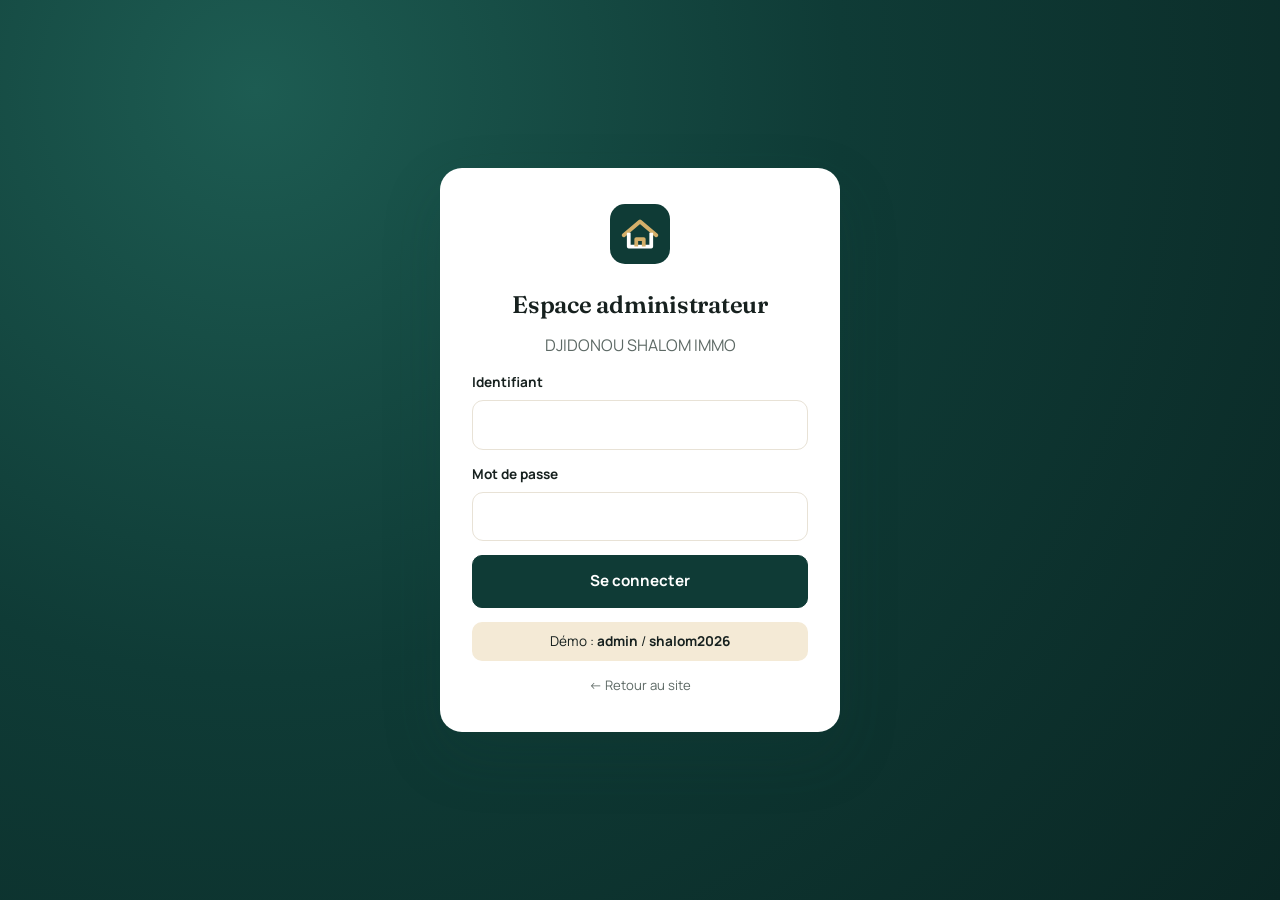
==== admin.html @ af46bf13 "Site web et application installable de DJIDONOU SHALOM IMMO Site public (accueil, catalogue avec fil" ====
<!doctype html>
<html lang="fr">
<head>
  <meta charset="utf-8">
  <meta name="viewport" content="width=device-width, initial-scale=1, viewport-fit=cover">
  <meta name="robots" content="noindex, nofollow">
  <meta name="theme-color" content="#0c2f2b">
  <title>Administration – DJIDONOU SHALOM IMMO</title>
  <link rel="manifest" href="manifest.webmanifest">
  <link rel="icon" href="assets/img/icon.svg" type="image/svg+xml">
  <link rel="preconnect" href="https://fonts.googleapis.com"><link rel="preconnect" href="https://fonts.gstatic.com" crossorigin>
  <link href="https://fonts.googleapis.com/css2?family=Fraunces:opsz,wght@9..144,600&family=Manrope:wght@400;500;600;700;800&display=swap" rel="stylesheet">
  <link rel="stylesheet" href="assets/vendor/leaflet/leaflet.css">
  <link rel="stylesheet" href="assets/css/style.css">
  <link rel="stylesheet" href="assets/css/admin.css">
</head>
<body class="admin" data-page="admin">
<div id="admin"></div>
<script src="assets/vendor/leaflet/leaflet.js"></script>
<script src="assets/js/data.js"></script>
<script src="assets/js/core.js"></script>
<script src="assets/js/admin.js"></script>
</body>
</html>
---- assets/vendor/leaflet/leaflet.css ----
/* required styles */

.leaflet-pane,
.leaflet-tile,
.leaflet-marker-icon,
.leaflet-marker-shadow,
.leaflet-tile-container,
.leaflet-pane > svg,
.leaflet-pane > canvas,
.leaflet-zoom-box,
.leaflet-image-layer,
.leaflet-layer {
	position: absolute;
	left: 0;
	top: 0;
	}
.leaflet-container {
	overflow: hidden;
	}
.leaflet-tile,
.leaflet-marker-icon,
.leaflet-marker-shadow {
	-webkit-user-select: none;
	   -moz-user-select: none;
	        user-select: none;
	  -webkit-user-drag: none;
	}
/* Prevents IE11 from highlighting tiles in blue */
.leaflet-tile::selection {
	background: transparent;
}
/* Safari renders non-retina tile on retina better with this, but Chrome is worse */
.leaflet-safari .leaflet-tile {
	image-rendering: -webkit-optimize-contrast;
	}
/* hack that prevents hw layers "stretching" when loading new tiles */
.leaflet-safari .leaflet-tile-container {
	width: 1600px;
	height: 1600px;
	-webkit-transform-origin: 0 0;
	}
.leaflet-marker-icon,
.leaflet-marker-shadow {
	display: block;
	}
/* .leaflet-container svg: reset svg max-width decleration shipped in Joomla! (joomla.org) 3.x */
/* .leaflet-container img: map is broken in FF if you have max-width: 100% on tiles */
.leaflet-container .leaflet-overlay-pane svg {
	max-width: none !important;
	max-height: none !important;
	}
.leaflet-container .leaflet-marker-pane img,
.leaflet-container .leaflet-shadow-pane img,
.leaflet-container .leaflet-tile-pane img,
.leaflet-container img.leaflet-image-layer,
.leaflet-container .leaflet-tile {
	max-width: none !important;
	max-height: none !important;
	width: auto;
	padding: 0;
	}

.leaflet-container img.leaflet-tile {
	/* See: https://bugs.chromium.org/p/chromium/issues/detail?id=600120 */
	mix-blend-mode: plus-lighter;
}

.leaflet-container.leaflet-touch-zoom {
	-ms-touch-action: pan-x pan-y;
	touch-action: pan-x pan-y;
	}
.leaflet-container.leaflet-touch-drag {
	-ms-touch-action: pinch-zoom;
	/* Fallback for FF which doesn't support pinch-zoom */
	touch-action: none;
	touch-action: pinch-zoom;
}
.leaflet-container.leaflet-touch-drag.leaflet-touch-zoom {
	-ms-touch-action: none;
	touch-action: none;
}
.leaflet-container {
	-webkit-tap-highlight-color: transparent;
}
.leaflet-container a {
	-webkit-tap-highlight-color: rgba(51, 181, 229, 0.4);
}
.leaflet-tile {
	filter: inherit;
	visibility: hidden;
	}
.leaflet-tile-loaded {
	visibility: inherit;
	}
.leaflet-zoom-box {
	width: 0;
	height: 0;
	-moz-box-sizing: border-box;
	     box-sizing: border-box;
	z-index: 800;
	}
/* workaround for https://bugzilla.mozilla.org/show_bug.cgi?id=888319 */
.leaflet-overlay-pane svg {
	-moz-user-select: none;
	}

.leaflet-pane         { z-index: 400; }

.leaflet-tile-pane    { z-index: 200; }
.leaflet-overlay-pane { z-index: 400; }
.leaflet-shadow-pane  { z-index: 500; }
.leaflet-marker-pane  { z-index: 600; }
.leaflet-tooltip-pane   { z-index: 650; }
.leaflet-popup-pane   { z-index: 700; }

.leaflet-map-pane canvas { z-index: 100; }
.leaflet-map-pane svg    { z-index: 200; }

.leaflet-vml-shape {
	width: 1px;
	height: 1px;
	}
.lvml {
	behavior: url(#default#VML);
	display: inline-block;
	position: absolute;
	}


/* control positioning */

.leaflet-control {
	position: relative;
	z-index: 800;
	pointer-events: visiblePainted; /* IE 9-10 doesn't have auto */
	pointer-events: auto;
	}
.leaflet-top,
.leaflet-bottom {
	position: absolute;
	z-index: 1000;
	pointer-events: none;
	}
.leaflet-top {
	top: 0;
	}
.leaflet-right {
	right: 0;
	}
.leaflet-bottom {
	bottom: 0;
	}
.leaflet-left {
	left: 0;
	}
.leaflet-control {
	float: left;
	clear: both;
	}
.leaflet-right .leaflet-control {
	float: right;
	}
.leaflet-top .leaflet-control {
	margin-top: 10px;
	}
.leaflet-bottom .leaflet-control {
	margin-bottom: 10px;
	}
.leaflet-left .leaflet-control {
	margin-left: 10px;
	}
.leaflet-right .leaflet-control {
	margin-right: 10px;
	}


/* zoom and fade animations */

.leaflet-fade-anim .leaflet-popup {
	opacity: 0;
	-webkit-transition: opacity 0.2s linear;
	   -moz-transition: opacity 0.2s linear;
	        transition: opacity 0.2s linear;
	}
.leaflet-fade-anim .leaflet-map-pane .leaflet-popup {
	opacity: 1;
	}
.leaflet-zoom-animated {
	-webkit-transform-origin: 0 0;
	    -ms-transform-origin: 0 0;
	        transform-origin: 0 0;
	}
svg.leaflet-zoom-animated {
	will-change: transform;
}

.leaflet-zoom-anim .leaflet-zoom-animated {
	-webkit-transition: -webkit-transform 0.25s cubic-bezier(0,0,0.25,1);
	   -moz-transition:    -moz-transform 0.25s cubic-bezier(0,0,0.25,1);
	        transition:         transform 0.25s cubic-bezier(0,0,0.25,1);
	}
.leaflet-zoom-anim .leaflet-tile,
.leaflet-pan-anim .leaflet-tile {
	-webkit-transition: none;
	   -moz-transition: none;
	        transition: none;
	}

.leaflet-zoom-anim .leaflet-zoom-hide {
	visibility: hidden;
	}


/* cursors */

.leaflet-interactive {
	cursor: pointer;
	}
.leaflet-grab {
	cursor: -webkit-grab;
	cursor:    -moz-grab;
	cursor:         grab;
	}
.leaflet-crosshair,
.leaflet-crosshair .leaflet-interactive {
	cursor: crosshair;
	}
.leaflet-popup-pane,
.leaflet-control {
	cursor: auto;
	}
.leaflet-dragging .leaflet-grab,
.leaflet-dragging .leaflet-grab .leaflet-interactive,
.leaflet-dragging .leaflet-marker-draggable {
	cursor: move;
	cursor: -webkit-grabbing;
	cursor:    -moz-grabbing;
	cursor:         grabbing;
	}

/* marker & overlays interactivity */
.leaflet-marker-icon,
.leaflet-marker-shadow,
.leaflet-image-layer,
.leaflet-pane > svg path,
.leaflet-tile-container {
	pointer-events: none;
	}

.leaflet-marker-icon.leaflet-interactive,
.leaflet-image-layer.leaflet-interactive,
.leaflet-pane > svg path.leaflet-interactive,
svg.leaflet-image-layer.leaflet-interactive path {
	pointer-events: visiblePainted; /* IE 9-10 doesn't have auto */
	pointer-events: auto;
	}

/* visual tweaks */

.leaflet-container {
	background: #ddd;
	outline-offset: 1px;
	}
.leaflet-container a {
	color: #0078A8;
	}
.leaflet-zoom-box {
	border: 2px dotted #38f;
	background: rgba(255,255,255,0.5);
	}


/* general typography */
.leaflet-container {
	font-family: "Helvetica Neue", Arial, Helvetica, sans-serif;
	font-size: 12px;
	font-size: 0.75rem;
	line-height: 1.5;
	}


/* general toolbar styles */

.leaflet-bar {
	box-shadow: 0 1px 5px rgba(0,0,0,0.65);
	border-radius: 4px;
	}
.leaflet-bar a {
	background-color: #fff;
	border-bottom: 1px solid #ccc;
	width: 26px;
	height: 26px;
	line-height: 26px;
	display: block;
	text-align: center;
	text-decoration: none;
	color: black;
	}
.leaflet-bar a,
.leaflet-control-layers-toggle {
	background-position: 50% 50%;
	background-repeat: no-repeat;
	display: block;
	}
.leaflet-bar a:hover,
.leaflet-bar a:focus {
	background-color: #f4f4f4;
	}
.leaflet-bar a:first-child {
	border-top-left-radius: 4px;
	border-top-right-radius: 4px;
	}
.leaflet-bar a:last-child {
	border-bottom-left-radius: 4px;
	border-bottom-right-radius: 4px;
	border-bottom: none;
	}
.leaflet-bar a.leaflet-disabled {
	cursor: default;
	background-color: #f4f4f4;
	color: #bbb;
	}

.leaflet-touch .leaflet-bar a {
	width: 30px;
	height: 30px;
	line-height: 30px;
	}
.leaflet-touch .leaflet-bar a:first-child {
	border-top-left-radius: 2px;
	border-top-right-radius: 2px;
	}
.leaflet-touch .leaflet-bar a:last-child {
	border-bottom-left-radius: 2px;
	border-bottom-right-radius: 2px;
	}

/* zoom control */

.leaflet-control-zoom-in,
.leaflet-control-zoom-out {
	font: bold 18px 'Lucida Console', Monaco, monospace;
	text-indent: 1px;
	}

.leaflet-touch .leaflet-control-zoom-in, .leaflet-touch .leaflet-control-zoom-out  {
	font-size: 22px;
	}


/* layers control */

.leaflet-control-layers {
	box-shadow: 0 1px 5px rgba(0,0,0,0.4);
	background: #fff;
	border-radius: 5px;
	}
.leaflet-control-layers-toggle {
	background-image: url(images/layers.png);
	width: 36px;
	height: 36px;
	}
.leaflet-retina .leaflet-control-layers-toggle {
	background-image: url(images/layers-2x.png);
	background-size: 26px 26px;
	}
.leaflet-touch .leaflet-control-layers-toggle {
	width: 44px;
	height: 44px;
	}
.leaflet-control-layers .leaflet-control-layers-list,
.leaflet-control-layers-expanded .leaflet-control-layers-toggle {
	display: none;
	}
.leaflet-control-layers-expanded .leaflet-control-layers-list {
	display: block;
	position: relative;
	}
.leaflet-control-layers-expanded {
	padding: 6px 10px 6px 6px;
	color: #333;
	background: #fff;
	}
.leaflet-control-layers-scrollbar {
	overflow-y: scroll;
	overflow-x: hidden;
	padding-right: 5px;
	}
.leaflet-control-layers-selector {
	margin-top: 2px;
	position: relative;
	top: 1px;
	}
.leaflet-control-layers label {
	display: block;
	font-size: 13px;
	font-size: 1.08333em;
	}
.leaflet-control-layers-separator {
	height: 0;
	border-top: 1px solid #ddd;
	margin: 5px -10px 5px -6px;
	}

/* Default icon URLs */
.leaflet-default-icon-path { /* used only in path-guessing heuristic, see L.Icon.Default */
	background-image: url(images/marker-icon.png);
	}


/* attribution and scale controls */

.leaflet-container .leaflet-control-attribution {
	background: #fff;
	background: rgba(255, 255, 255, 0.8);
	margin: 0;
	}
.leaflet-control-attribution,
.leaflet-control-scale-line {
	padding: 0 5px;
	color: #333;
	line-height: 1.4;
	}
.leaflet-control-attribution a {
	text-decoration: none;
	}
.leaflet-control-attribution a:hover,
.leaflet-control-attribution a:focus {
	text-decoration: underline;
	}
.leaflet-attribution-flag {
	display: inline !important;
	vertical-align: baseline !important;
	width: 1em;
	height: 0.6669em;
	}
.leaflet-left .leaflet-control-scale {
	margin-left: 5px;
	}
.leaflet-bottom .leaflet-control-scale {
	margin-bottom: 5px;
	}
.leaflet-control-scale-line {
	border: 2px solid #777;
	border-top: none;
	line-height: 1.1;
	padding: 2px 5px 1px;
	white-space: nowrap;
	-moz-box-sizing: border-box;
	     box-sizing: border-box;
	background: rgba(255, 255, 255, 0.8);
	text-shadow: 1px 1px #fff;
	}
.leaflet-control-scale-line:not(:first-child) {
	border-top: 2px solid #777;
	border-bottom: none;
	margin-top: -2px;
	}
.leaflet-control-scale-line:not(:first-child):not(:last-child) {
	border-bottom: 2px solid #777;
	}

.leaflet-touch .leaflet-control-attribution,
.leaflet-touch .leaflet-control-layers,
.leaflet-touch .leaflet-bar {
	box-shadow: none;
	}
.leaflet-touch .leaflet-control-layers,
.leaflet-touch .leaflet-bar {
	border: 2px solid rgba(0,0,0,0.2);
	background-clip: padding-box;
	}


/* popup */

.leaflet-popup {
	position: absolute;
	text-align: center;
	margin-bottom: 20px;
	}
.leaflet-popup-content-wrapper {
	padding: 1px;
	text-align: left;
	border-radius: 12px;
	}
.leaflet-popup-content {
	margin: 13px 24px 13px 20px;
	line-height: 1.3;
	font-size: 13px;
	font-size: 1.08333em;
	min-height: 1px;
	}
.leaflet-popup-content p {
	margin: 17px 0;
	margin: 1.3em 0;
	}
.leaflet-popup-tip-container {
	width: 40px;
	height: 20px;
	position: absolute;
	left: 50%;
	margin-top: -1px;
	margin-left: -20px;
	overflow: hidden;
	pointer-events: none;
	}
.leaflet-popup-tip {
	width: 17px;
	height: 17px;
	padding: 1px;

	margin: -10px auto 0;
	pointer-events: auto;

	-webkit-transform: rotate(45deg);
	   -moz-transform: rotate(45deg);
	    -ms-transform: rotate(45deg);
	        transform: rotate(45deg);
	}
.leaflet-popup-content-wrapper,
.leaflet-popup-tip {
	background: white;
	color: #333;
	box-shadow: 0 3px 14px rgba(0,0,0,0.4);
	}
.leaflet-container a.leaflet-popup-close-button {
	position: absolute;
	top: 0;
	right: 0;
	border: none;
	text-align: center;
	width: 24px;
	height: 24px;
	font: 16px/24px Tahoma, Verdana, sans-serif;
	color: #757575;
	text-decoration: none;
	background: transparent;
	}
.leaflet-container a.leaflet-popup-close-button:hover,
.leaflet-container a.leaflet-popup-close-button:focus {
	color: #585858;
	}
.leaflet-popup-scrolled {
	overflow: auto;
	}

.leaflet-oldie .leaflet-popup-content-wrapper {
	-ms-zoom: 1;
	}
.leaflet-oldie .leaflet-popup-tip {
	width: 24px;
	margin: 0 auto;

	-ms-filter: "progid:DXImageTransform.Microsoft.Matrix(M11=0.70710678, M12=0.70710678, M21=-0.70710678, M22=0.70710678)";
	filter: progid:DXImageTransform.Microsoft.Matrix(M11=0.70710678, M12=0.70710678, M21=-0.70710678, M22=0.70710678);
	}

.leaflet-oldie .leaflet-control-zoom,
.leaflet-oldie .leaflet-control-layers,
.leaflet-oldie .leaflet-popup-content-wrapper,
.leaflet-oldie .leaflet-popup-tip {
	border: 1px solid #999;
	}


/* div icon */

.leaflet-div-icon {
	background: #fff;
	border: 1px solid #666;
	}


/* Tooltip */
/* Base styles for the element that has a tooltip */
.leaflet-tooltip {
	position: absolute;
	padding: 6px;
	background-color: #fff;
	border: 1px solid #fff;
	border-radius: 3px;
	color: #222;
	white-space: nowrap;
	-webkit-user-select: none;
	-moz-user-select: none;
	-ms-user-select: none;
	user-select: none;
	pointer-events: none;
	box-shadow: 0 1px 3px rgba(0,0,0,0.4);
	}
.leaflet-tooltip.leaflet-interactive {
	cursor: pointer;
	pointer-events: auto;
	}
.leaflet-tooltip-top:before,
.leaflet-tooltip-bottom:before,
.leaflet-tooltip-left:before,
.leaflet-tooltip-right:before {
	position: absolute;
	pointer-events: none;
	border: 6px solid transparent;
	background: transparent;
	content: "";
	}

/* Directions */

.leaflet-tooltip-bottom {
	margin-top: 6px;
}
.leaflet-tooltip-top {
	margin-top: -6px;
}
.leaflet-tooltip-bottom:before,
.leaflet-tooltip-top:before {
	left: 50%;
	margin-left: -6px;
	}
.leaflet-tooltip-top:before {
	bottom: 0;
	margin-bottom: -12px;
	border-top-color: #fff;
	}
.leaflet-tooltip-bottom:before {
	top: 0;
	margin-top: -12px;
	margin-left: -6px;
	border-bottom-color: #fff;
	}
.leaflet-tooltip-left {
	margin-left: -6px;
}
.leaflet-tooltip-right {
	margin-left: 6px;
}
.leaflet-tooltip-left:before,
.leaflet-tooltip-right:before {
	top: 50%;
	margin-top: -6px;
	}
.leaflet-tooltip-left:before {
	right: 0;
	margin-right: -12px;
	border-left-color: #fff;
	}
.leaflet-tooltip-right:before {
	left: 0;
	margin-left: -12px;
	border-right-color: #fff;
	}

/* Printing */

@media print {
	/* Prevent printers from removing background-images of controls. */
	.leaflet-control {
		-webkit-print-color-adjust: exact;
		print-color-adjust: exact;
		}
	}
---- assets/css/style.css ----
/* =========================================================
   DJIDONOU SHALOM IMMO — Feuille de style du site public
   ========================================================= */
:root {
  --green: #0f3b36;
  --green-2: #1d5c52;
  --green-3: #2b7a6c;
  --gold: #c39a4f;
  --gold-2: #d4af6a;
  --gold-soft: #f4ead6;
  --cream: #faf7f1;
  --paper: #ffffff;
  --ink: #17211f;
  --muted: #5d6965;
  --line: #e8e2d6;
  --blue: #2457a6;
  --danger: #b3412e;
  --radius: 18px;
  --radius-sm: 12px;
  --shadow: 0 1px 2px rgba(15, 59, 54, .06), 0 8px 28px rgba(15, 59, 54, .08);
  --shadow-lg: 0 24px 60px rgba(15, 59, 54, .18);
  --font-display: 'Fraunces', Georgia, 'Times New Roman', serif;
  --font: 'Manrope', system-ui, -apple-system, 'Segoe UI', Roboto, sans-serif;
  --header-h: 76px;
}
* { box-sizing: border-box; }
html { scroll-behavior: smooth; -webkit-text-size-adjust: 100%; }
body { margin: 0; font-family: var(--font); color: var(--ink); background: var(--cream); line-height: 1.6; font-size: 16px; overflow-x: hidden; }
img { max-width: 100%; display: block; }
a { color: inherit; text-decoration: none; }
button { font: inherit; color: inherit; cursor: pointer; }
input, select, textarea { font: inherit; color: inherit; }
h1, h2, h3, h4 { font-family: var(--font-display); font-weight: 600; line-height: 1.15; margin: 0 0 .5em; letter-spacing: -.01em; }
h1 { font-size: clamp(2rem, 4.6vw, 3.6rem); }
h2 { font-size: clamp(1.6rem, 3vw, 2.4rem); }
h3 { font-size: 1.2rem; }
p { margin: 0 0 1em; }
.container { width: 100%; max-width: 1240px; margin: 0 auto; padding: 0 20px; }
.ico { width: 1.15em; height: 1.15em; flex: none; vertical-align: -.2em; }
.muted { color: var(--muted); }
.note { font-size: .85rem; color: var(--muted); margin: .8em 0 0; }
.hide-sm { }
[hidden] { display: none !important; }

/* ---------- Boutons ---------- */
.btn { display: inline-flex; align-items: center; justify-content: center; gap: .55em; padding: .85em 1.5em; border-radius: 999px; border: 1.5px solid transparent; font-weight: 700; font-size: .95rem; transition: transform .2s, background .2s, box-shadow .2s, color .2s; white-space: nowrap; }
.btn:hover { transform: translateY(-2px); }
.btn-primary { background: var(--green); color: #fff; }
.btn-primary:hover { background: var(--green-2); box-shadow: 0 10px 24px rgba(15, 59, 54, .25); }
.btn-gold { background: var(--gold); color: #fff; }
.btn-gold:hover { background: #b28b42; box-shadow: 0 10px 24px rgba(195, 154, 79, .35); }
.btn-outline { border-color: var(--green); color: var(--green); background: transparent; }
.btn-outline:hover { background: var(--green); color: #fff; }
.btn-ghost-light { border-color: rgba(255,255,255,.5); color: #fff; }
.btn-ghost-light:hover { background: #fff; color: var(--green); }
.btn-wa { background: #1fa855; color: #fff; }
.btn-wa:hover { background: #178a45; }
.btn-sm { padding: .6em 1.1em; font-size: .85rem; }
.btn-block { width: 100%; }
.icon-btn { position: relative; width: 44px; height: 44px; border-radius: 50%; display: inline-grid; place-items: center; border: 1px solid var(--line); background: var(--paper); transition: .2s; }
.icon-btn:hover { border-color: var(--gold); color: var(--gold); }
.icon-btn .ico { width: 20px; height: 20px; }
.badge { position: absolute; top: -3px; right: -3px; min-width: 19px; height: 19px; padding: 0 5px; border-radius: 10px; background: var(--gold); color: #fff; font-size: 11px; font-weight: 800; display: grid; place-items: center; }
.link-arrow { color: var(--green); font-weight: 700; display: inline-flex; gap: .4em; align-items: center; }
.link-arrow:hover .ico { transform: translateX(4px); }
.link-arrow .ico { transition: transform .2s; }
.linklike { background: none; border: 0; padding: 0; color: var(--gold-2); text-decoration: underline; }

/* ---------- En-tête ---------- */
.site-header { position: sticky; top: 0; z-index: 1000; background: rgba(250, 247, 241, .92); backdrop-filter: blur(14px); -webkit-backdrop-filter: blur(14px); border-bottom: 1px solid transparent; transition: background .3s, border-color .3s, box-shadow .3s; }
.site-header.scrolled { border-color: var(--line); box-shadow: 0 6px 24px rgba(15, 59, 54, .06); }
.topbar { background: var(--green); color: #dfe9e5; font-size: .8rem; }
.topbar-in { display: flex; gap: 22px; align-items: center; height: 36px; }
.topbar-in span { display: inline-flex; gap: 6px; align-items: center; }
.topbar-right { margin-left: auto; gap: 18px !important; }
.topbar a { display: inline-flex; gap: 6px; align-items: center; }
.topbar a:hover { color: var(--gold-2); }
.nav-in { display: flex; align-items: center; gap: 24px; height: var(--header-h); }
.logo { display: flex; align-items: center; gap: 11px; color: var(--green); }
.logo-mark svg { width: 44px; height: 44px; }
.logo-text { display: flex; flex-direction: column; line-height: 1.05; }
.logo-text b { font-family: var(--font-display); font-size: 1.05rem; letter-spacing: .04em; }
.logo-text i { font-style: normal; font-size: .7rem; letter-spacing: .5em; color: var(--gold); font-weight: 800; }
.logo-light { color: #fff; }
.logo-light .logo-mark { color: var(--green-2); }
.main-nav { display: flex; gap: 4px; margin: 0 auto; }
.main-nav a { padding: .55em .95em; border-radius: 999px; font-weight: 600; font-size: .93rem; color: #33403c; transition: .2s; }
.main-nav a:hover { color: var(--green); background: rgba(15, 59, 54, .06); }
.main-nav a.active { color: var(--green); background: var(--gold-soft); }
.nav-actions { display: flex; align-items: center; gap: 10px; }
.burger { display: none; }
.mobile-nav { display: flex; flex-direction: column; gap: 4px; padding: 12px 20px 24px; border-top: 1px solid var(--line); background: var(--cream); max-height: calc(100vh - 110px); overflow: auto; }
.mobile-nav a { padding: 14px 6px; font-weight: 600; font-size: 1.05rem; border-bottom: 1px solid var(--line); }
.mobile-nav a.active { color: var(--gold); }
.mobile-nav .btn { margin-top: 14px; border: 0; }
.mobile-nav .muted-link { color: var(--muted); font-size: .9rem; border: 0; text-align: center; }

/* ---------- Hero ---------- */
.hero { position: relative; min-height: min(88vh, 780px); display: flex; align-items: center; color: #fff; overflow: hidden; }
.hero-bg { position: absolute; inset: 0; }
.hero-bg img { width: 100%; height: 100%; object-fit: cover; transform: scale(1.06); animation: heroZoom 18s ease-out forwards; }
@keyframes heroZoom { to { transform: scale(1); } }
.hero::after { content: ''; position: absolute; inset: 0; background: linear-gradient(100deg, rgba(10, 38, 35, .92) 0%, rgba(10, 38, 35, .72) 45%, rgba(10, 38, 35, .25) 100%); }
.hero-in { position: relative; z-index: 2; padding: 70px 20px 90px; }
.eyebrow { display: inline-flex; gap: .6em; align-items: center; font-size: .78rem; font-weight: 800; letter-spacing: .22em; text-transform: uppercase; color: var(--gold); margin-bottom: 1.1em; }
.eyebrow::before { content: ''; width: 28px; height: 2px; background: currentColor; }
.hero .eyebrow { color: var(--gold-2); }
.hero h1 { max-width: 760px; margin-bottom: .4em; }
.hero h1 em { font-style: italic; color: var(--gold-2); font-weight: 500; }
.hero-sub { max-width: 560px; font-size: 1.12rem; color: #d8e3df; margin-bottom: 2em; }
.hero-trust { display: flex; flex-wrap: wrap; gap: 22px; margin-top: 28px; font-size: .9rem; color: #cfdcd7; }
.hero-trust span { display: inline-flex; gap: 8px; align-items: center; }
.hero-trust .ico { color: var(--gold-2); }

/* Recherche */
.search-box { background: var(--paper); color: var(--ink); border-radius: 22px; padding: 10px; box-shadow: var(--shadow-lg); max-width: 920px; }
.search-tabs { display: flex; gap: 6px; padding: 4px 4px 10px; }
.search-tabs button { border: 0; background: transparent; padding: .55em 1.2em; border-radius: 999px; font-weight: 700; color: var(--muted); }
.search-tabs button.active { background: var(--green); color: #fff; }
.search-fields { display: grid; grid-template-columns: 1.1fr 1fr 1fr 1fr auto; gap: 6px; }
.sfield { display: flex; flex-direction: column; padding: 10px 16px; border-radius: 14px; background: var(--cream); min-width: 0; }
.sfield label { font-size: .7rem; font-weight: 800; letter-spacing: .08em; text-transform: uppercase; color: var(--muted); }
.sfield select, .sfield input { border: 0; background: transparent; padding: 2px 0; font-weight: 600; outline: none; width: 100%; min-width: 0; appearance: none; -webkit-appearance: none; }
.search-fields .btn { border-radius: 14px; padding: 0 1.6em; min-height: 58px; }

/* ---------- Sections ---------- */
.section { padding: 96px 0; }
.section-sm { padding: 56px 0; }
.section.alt { background: var(--paper); }
.section.dark { background: var(--green); color: #fff; }
.section.dark .muted { color: #b9cbc5; }
.sec-head { display: flex; align-items: flex-end; justify-content: space-between; gap: 20px; margin-bottom: 36px; flex-wrap: wrap; }
.sec-head h2 { margin: 0; }
.sec-head p { margin: .5em 0 0; max-width: 580px; }
.sec-center { text-align: center; max-width: 720px; margin: 0 auto 48px; }
.sec-center .eyebrow { justify-content: center; }

/* Stats */
.stats { position: relative; z-index: 3; margin-top: -54px; }
.stats-in { background: var(--paper); border-radius: var(--radius); box-shadow: var(--shadow); display: grid; grid-template-columns: repeat(4, 1fr); }
.stat { padding: 28px 24px; text-align: center; border-right: 1px solid var(--line); }
.stat:last-child { border: 0; }
.stat b { display: block; font-family: var(--font-display); font-size: 2.3rem; color: var(--green); line-height: 1.1; }
.stat b::after { content: attr(data-suffix); color: var(--gold); }
.stat span { color: var(--muted); font-size: .9rem; }

/* Catégories rapides */
.quick-cats { display: grid; grid-template-columns: repeat(4, 1fr); gap: 16px; }
.qcat { background: var(--paper); border: 1px solid var(--line); border-radius: var(--radius); padding: 24px; display: flex; flex-direction: column; gap: 4px; transition: .25s; }
.qcat .ico { width: 34px; height: 34px; color: var(--gold); margin-bottom: 10px; }
.qcat b { font-size: 1.05rem; }
.qcat span { color: var(--muted); font-size: .88rem; }
.qcat:hover { border-color: var(--gold); transform: translateY(-4px); box-shadow: var(--shadow); }

/* Services */
.services-grid { display: grid; grid-template-columns: repeat(3, 1fr); gap: 22px; }
.service { background: var(--paper); border-radius: var(--radius); padding: 32px 28px; border: 1px solid var(--line); transition: .3s; position: relative; overflow: hidden; }
.service::after { content: ''; position: absolute; left: 0; right: 0; bottom: 0; height: 3px; background: linear-gradient(90deg, var(--gold), var(--green-3)); transform: scaleX(0); transform-origin: left; transition: transform .4s; }
.service:hover { transform: translateY(-6px); box-shadow: var(--shadow); }
.service:hover::after { transform: scaleX(1); }
.service-ico { width: 58px; height: 58px; border-radius: 16px; background: var(--gold-soft); color: var(--green); display: grid; place-items: center; margin-bottom: 20px; }
.service-ico .ico { width: 28px; height: 28px; }
.service p { color: var(--muted); font-size: .95rem; }
.service ul, .checklist { list-style: none; padding: 0; margin: 0; display: grid; gap: 8px; }
.service li, .checklist li { display: flex; gap: 10px; align-items: flex-start; font-size: .92rem; font-weight: 600; }
.service li .ico, .checklist li .ico { color: var(--green-3); margin-top: 3px; }
.checklist { grid-template-columns: repeat(2, 1fr); margin-top: 16px; }
.checklist.inline { display: flex; flex-wrap: wrap; gap: 10px 22px; }

/* ---------- Cartes d'annonces ---------- */
.grid-cards { display: grid; grid-template-columns: repeat(3, 1fr); gap: 24px; }
.grid-cards.four { grid-template-columns: repeat(4, 1fr); }
.card { background: var(--paper); border-radius: var(--radius); overflow: hidden; box-shadow: var(--shadow); }
.prop-card { position: relative; display: flex; flex-direction: column; transition: transform .3s, box-shadow .3s; }
.prop-card:hover { transform: translateY(-6px); box-shadow: var(--shadow-lg); }
.prop-media { position: relative; display: block; aspect-ratio: 4 / 3; overflow: hidden; background: var(--green); }
.prop-img { width: 100%; height: 100%; object-fit: cover; transition: transform .6s; }
.prop-card:hover .prop-img { transform: scale(1.07); }
.prop-badges { position: absolute; top: 14px; left: 14px; display: flex; flex-wrap: wrap; gap: 6px; }
.prop-badges.static { position: static; margin-bottom: 12px; }
.tag { display: inline-flex; gap: 5px; align-items: center; padding: .32em .8em; border-radius: 999px; font-size: .72rem; font-weight: 800; letter-spacing: .03em; text-transform: uppercase; background: #fff; color: var(--ink); }
.tag .ico { width: 12px; height: 12px; }
.tag-green { background: var(--green); color: #fff; }
.tag-blue { background: var(--blue); color: #fff; }
.tag-gold { background: var(--gold); color: #fff; }
.tag-dark { background: #1d1d1d; color: #fff; }
.tag-light { background: var(--gold-soft); color: var(--green); }
.prop-plan-mini { position: absolute; right: 12px; bottom: 12px; width: 74px; height: 80px; border-radius: 12px; background: rgba(255, 255, 255, .93); color: var(--green); padding: 4px; box-shadow: 0 4px 14px rgba(0,0,0,.2); }
.fav-btn { position: absolute; top: 12px; right: 12px; width: 40px; height: 40px; border-radius: 50%; border: 0; background: rgba(255,255,255,.92); display: grid; place-items: center; color: var(--ink); transition: .2s; z-index: 2; }
.fav-btn .ico { width: 20px; height: 20px; }
.fav-btn:hover { transform: scale(1.1); }
.fav-btn.on { color: #d33c4a; }
.fav-btn.on .ico path { fill: currentColor; }
.fav-btn.static { position: relative; top: auto; right: auto; border: 1px solid var(--line); }
.prop-body { padding: 18px 20px 20px; display: flex; flex-direction: column; flex: 1; }
.prop-price { font-family: var(--font-display); font-size: 1.4rem; font-weight: 600; color: var(--green); }
.prop-price small, .detail-price small { font-family: var(--font); font-size: .8rem; color: var(--muted); font-weight: 600; }
.prop-title { font-family: var(--font); font-size: 1rem; font-weight: 700; margin: .3em 0 .3em; line-height: 1.35; }
.prop-title a:hover { color: var(--gold); }
.prop-loc { color: var(--muted); font-size: .88rem; display: flex; gap: 6px; align-items: center; margin: 0; }
.prop-meta { list-style: none; padding: 14px 0 0; margin: 14px 0 0; border-top: 1px solid var(--line); display: flex; gap: 16px; flex-wrap: wrap; font-size: .85rem; color: #3b4744; font-weight: 600; margin-top: auto; }
.prop-meta li { display: flex; gap: 6px; align-items: center; }
.prop-meta .ico { color: var(--gold); }
.prop-card.is-closed .prop-img { filter: grayscale(.7) brightness(.85); }
.prop-card.horizontal { flex-direction: row; }
.prop-card.horizontal .prop-media { width: 38%; aspect-ratio: auto; min-height: 220px; flex: none; }
.prop-card.horizontal .fav-btn { left: calc(38% - 52px); right: auto; }

/* Plan parcelle */
.plan { width: 100%; height: 100%; color: var(--green); }
.plan-lot { fill: rgba(195, 154, 79, .16); stroke: var(--gold); stroke-width: 2; stroke-dasharray: 6 4; }
.plan.mini .plan-lot { stroke-width: 4; }
.plan-borne { fill: var(--green); }
.plan-road { fill: #d9d4c8; }
.plan-road-t { font: 800 7px var(--font); letter-spacing: .3em; fill: #8a8577; }
.plan-dim { font: 700 10px var(--font); fill: var(--green); }
.plan-area { font: 700 17px var(--font-display); fill: var(--green); }
.plan-sub { font: 600 8px var(--font); fill: var(--muted); letter-spacing: .08em; }
.plan-n path { fill: var(--gold); }
.plan-n text { font: 800 8px var(--font); fill: var(--green); }
.plan.mini .plan-dim, .plan.mini .plan-sub, .plan.mini .plan-road-t, .plan.mini .plan-n { display: none; }
.plan.mini .plan-area { font-size: 26px; }

/* ---------- Carte ---------- */
.map { width: 100%; border-radius: var(--radius); overflow: hidden; background: #dfe6e2; z-index: 1; }
.map-lg { height: 520px; }
.map-md { height: 340px; }
.map-off { padding: 40px; text-align: center; color: var(--muted); }
.pin-wrap { background: none; border: 0; }
.pin-label { transform: translate(-50%, -100%); background: var(--green); color: #fff; font: 800 12px var(--font); padding: 6px 10px; border-radius: 10px; white-space: nowrap; box-shadow: 0 4px 12px rgba(0,0,0,.25); position: relative; }
.pin-label::after { content: ''; position: absolute; left: 50%; bottom: -5px; width: 10px; height: 10px; background: inherit; transform: translateX(-50%) rotate(45deg); }
.pin-label.loc { background: var(--blue); }
.pin-label.off { background: #777; }
.pin-label.agency { background: var(--gold); }
.map-pop { display: grid; gap: 4px; color: var(--ink) !important; }
.map-pop img { width: 100%; height: 110px; object-fit: cover; border-radius: 8px; margin-bottom: 4px; }
.map-pop span { color: var(--green); font-weight: 800; }
.leaflet-popup-content { margin: 10px; font-family: var(--font); }
.leaflet-popup-content-wrapper { border-radius: 14px; }
.map-split { display: grid; grid-template-columns: 1fr 1.6fr; gap: 40px; align-items: center; }
.legend { display: flex; flex-direction: column; gap: 14px; margin: 24px 0; }
.legend span { display: flex; gap: 10px; align-items: center; font-weight: 600; }
.legend i { width: 16px; height: 16px; border-radius: 5px; background: var(--green); }
.legend i.loc { background: var(--blue); }
.legend i.agency { background: var(--gold); }

/* ---------- Étapes ---------- */
.steps { display: grid; grid-template-columns: repeat(4, 1fr); gap: 24px; counter-reset: s; }
.step { position: relative; padding: 28px 24px; border-radius: var(--radius); background: rgba(255,255,255,.05); border: 1px solid rgba(255,255,255,.12); }
.step::before { counter-increment: s; content: '0' counter(s); font-family: var(--font-display); font-size: 2.6rem; color: var(--gold-2); display: block; line-height: 1; margin-bottom: 14px; }
.step h3 { color: #fff; }
.step p { color: #b9cbc5; font-size: .93rem; margin: 0; }

/* Simulateur */
.sim { display: grid; grid-template-columns: 1.3fr 1fr; gap: 24px; align-items: stretch; }
.sim-in { display: grid; gap: 20px; }
.sim-in label { display: grid; gap: 8px; font-weight: 700; font-size: .9rem; }
.sim-in label b { color: var(--gold); float: right; }
.sim-in input[type=number] { padding: 14px 16px; border: 1.5px solid var(--line); border-radius: 12px; background: var(--paper); font-weight: 700; font-size: 1.05rem; }
input[type=range] { width: 100%; accent-color: var(--green); }
.sim-out { background: var(--green); color: #fff; border-radius: var(--radius); padding: 24px; display: grid; gap: 14px; align-content: center; }
.sim-out div { display: flex; justify-content: space-between; gap: 10px; flex-wrap: wrap; border-bottom: 1px solid rgba(255,255,255,.14); padding-bottom: 12px; }
.sim-out div:last-child { border: 0; padding: 0; }
.sim-out span { color: #b9cbc5; font-size: .9rem; }
.sim-out .sim-main b { font-family: var(--font-display); font-size: 1.7rem; color: var(--gold-2); }
.sim-card { background: var(--paper); border-radius: 24px; padding: 40px; box-shadow: var(--shadow); }

/* Diaspora / split */
.split { display: grid; grid-template-columns: 1fr 1fr; gap: 64px; align-items: center; }
.split-media { position: relative; }
.split-media img { border-radius: 24px; aspect-ratio: 4 / 5; object-fit: cover; width: 100%; }
.split-media .float-card { position: absolute; left: -24px; bottom: 32px; background: var(--paper); border-radius: 18px; padding: 18px 22px; box-shadow: var(--shadow-lg); display: flex; gap: 14px; align-items: center; max-width: 290px; }
.float-card .ico { width: 40px; height: 40px; color: var(--gold); }
.float-card b { display: block; font-size: 1.05rem; }
.float-card span { font-size: .85rem; color: var(--muted); }
.ticks { list-style: none; padding: 0; margin: 24px 0 32px; display: grid; gap: 14px; }
.ticks li { display: flex; gap: 14px; }
.ticks .ico { width: 26px; height: 26px; padding: 5px; border-radius: 50%; background: var(--gold-soft); color: var(--green); flex: none; }
.ticks b { display: block; }
.ticks span { color: var(--muted); font-size: .93rem; }

/* Témoignages */
.testis { display: grid; grid-template-columns: repeat(3, 1fr); gap: 22px; }
.testi { margin: 0; background: var(--paper); border-radius: var(--radius); padding: 30px; border: 1px solid var(--line); display: flex; flex-direction: column; }
.stars { color: var(--gold); display: flex; gap: 2px; margin-bottom: 14px; }
.stars .ico path { fill: currentColor; }
.testi blockquote { margin: 0 0 22px; font-size: 1rem; line-height: 1.7; flex: 1; }
.testi figcaption { display: flex; gap: 12px; align-items: center; }
.avatar { width: 46px; height: 46px; border-radius: 50%; background: var(--green); color: var(--gold-2); display: grid; place-items: center; font-family: var(--font-display); font-size: 1.2rem; }
.testi small { display: block; color: var(--muted); }

/* CTA */
.cta-band { background: linear-gradient(120deg, var(--green) 0%, var(--green-2) 100%); color: #fff; border-radius: 28px; padding: 56px; display: grid; grid-template-columns: 1.4fr 1fr; gap: 40px; align-items: center; position: relative; overflow: hidden; }
.cta-band::before { content: ''; position: absolute; right: -80px; top: -80px; width: 320px; height: 320px; border-radius: 50%; border: 50px solid rgba(212, 175, 106, .15); }
.cta-band p { color: #cfe0da; }
.cta-band .btns { display: flex; gap: 12px; flex-wrap: wrap; position: relative; }

/* FAQ */
.faq { max-width: 860px; margin: 0 auto; display: grid; gap: 12px; }
.faq-item { background: var(--paper); border-radius: 14px; border: 1px solid var(--line); }
.faq-q { width: 100%; text-align: left; border: 0; background: none; padding: 20px 24px; font-weight: 700; font-size: 1rem; display: flex; justify-content: space-between; gap: 16px; }
.faq-q::after { content: '+'; font-size: 1.5rem; line-height: 1; color: var(--gold); transition: transform .3s; }
.faq-item.open .faq-q::after { transform: rotate(45deg); }
.faq-a { max-height: 0; overflow: hidden; transition: max-height .4s ease; padding: 0 24px; color: var(--muted); }
.faq-item.open .faq-a { max-height: 400px; padding-bottom: 20px; }

/* ---------- Formulaires ---------- */
.form { display: grid; gap: 12px; }
.form input, .form select, .form textarea { width: 100%; padding: 13px 15px; border: 1.5px solid var(--line); border-radius: 12px; background: var(--paper); outline: none; transition: border-color .2s, box-shadow .2s; }
.form input:focus, .form select:focus, .form textarea:focus { border-color: var(--green-3); box-shadow: 0 0 0 4px rgba(43, 122, 108, .12); }
.form .row { display: grid; grid-template-columns: 1fr 1fr; gap: 12px; }
.lbl { display: grid; gap: 6px; font-size: .82rem; font-weight: 700; color: var(--muted); }
.seg { display: flex; background: var(--cream); padding: 4px; border-radius: 12px; gap: 4px; }
.seg label { flex: 1; position: relative; }
.seg input { position: absolute; left: 0; top: 0; width: 1px; height: 1px; opacity: 0; pointer-events: none; }
.seg span { display: block; text-align: center; padding: 8px 6px; border-radius: 9px; font-weight: 700; font-size: .83rem; cursor: pointer; color: var(--muted); }
.seg input:checked + span { background: var(--paper); color: var(--green); box-shadow: 0 2px 6px rgba(0,0,0,.08); }
.form-done { text-align: center; padding: 10px 0; }
.form-done > .ico { width: 54px; height: 54px; padding: 12px; border-radius: 50%; background: #e3f3ea; color: #1f8a4c; margin: 0 auto 10px; }
.form-done b { display: block; font-size: 1.15rem; margin-bottom: 6px; }
.sep { display: flex; align-items: center; gap: 12px; color: var(--muted); font-size: .8rem; margin: 6px 0; }
.sep::before, .sep::after { content: ''; height: 1px; background: var(--line); flex: 1; }

/* ---------- Page liste ---------- */
.page-hero { background: var(--green); color: #fff; padding: 54px 0 90px; position: relative; overflow: hidden; }
.page-hero::after { content: ''; position: absolute; right: -60px; bottom: -140px; width: 380px; height: 380px; border-radius: 50%; border: 60px solid rgba(212,175,106,.12); }
.page-hero p { color: #c6d7d1; max-width: 640px; margin: 0; }
.page-hero .crumbs, .page-hero .crumbs a { color: #a9c0b9; }
.list-layout { display: grid; grid-template-columns: 300px 1fr; gap: 28px; margin-top: -50px; position: relative; z-index: 2; padding-bottom: 80px; }
.filters { background: var(--paper); border-radius: var(--radius); padding: 24px; box-shadow: var(--shadow); align-self: start; position: sticky; top: calc(var(--header-h) + 20px); max-height: calc(100vh - var(--header-h) - 40px); overflow: auto; }
.filters h3 { display: flex; justify-content: space-between; align-items: center; font-size: 1.1rem; }
.filters h3 button { font: 700 .8rem var(--font); color: var(--gold); background: none; border: 0; }
.filters .form { gap: 16px; }
.filters .lbl { color: var(--ink); }
.check { display: flex; gap: 10px; align-items: center; font-weight: 600; font-size: .9rem; cursor: pointer; }
.check input { width: 18px !important; height: 18px; accent-color: var(--green); }
.filters-close { display: none; }
.list-top { display: flex; align-items: center; gap: 14px; flex-wrap: wrap; background: var(--paper); border-radius: var(--radius); padding: 16px 20px; box-shadow: var(--shadow); margin-bottom: 18px; }
.list-top h2 { font-size: 1.3rem; margin: 0; }
.list-top .muted { font-size: .88rem; }
.list-top .grow { flex: 1; }
.list-top select { padding: 9px 12px; border-radius: 10px; border: 1.5px solid var(--line); background: var(--paper); font-weight: 600; }
.view-toggle { display: flex; background: var(--cream); border-radius: 10px; padding: 3px; }
.view-toggle button { border: 0; background: none; padding: 7px 10px; border-radius: 8px; display: grid; place-items: center; color: var(--muted); }
.view-toggle button.active { background: var(--paper); color: var(--green); box-shadow: 0 2px 6px rgba(0,0,0,.08); }
.chips { display: flex; gap: 8px; flex-wrap: wrap; margin-bottom: 18px; }
.chips:empty { display: none; }
.chip { display: inline-flex; gap: 6px; align-items: center; background: var(--gold-soft); color: var(--green); border: 0; border-radius: 999px; padding: 6px 12px; font-weight: 700; font-size: .8rem; }
.chip .ico { width: 13px; height: 13px; }
.results.view-grid { display: grid; grid-template-columns: repeat(2, 1fr); gap: 22px; }
.results.view-list { display: grid; gap: 18px; }
.results.view-map { display: none; }
#list-map { height: 640px; }
.empty { text-align: center; padding: 60px 20px; background: var(--paper); border-radius: var(--radius); grid-column: 1 / -1; }
.empty > .ico { width: 56px; height: 56px; color: var(--gold); margin: 0 auto 14px; }
.empty p { color: var(--muted); max-width: 440px; margin: 0 auto 20px; }
.alert-box { background: var(--paper); border-radius: var(--radius); padding: 28px; margin-top: 28px; box-shadow: var(--shadow); display: grid; grid-template-columns: 1fr 1.6fr; gap: 24px; align-items: center; }
.alert-box .form { grid-template-columns: 1fr 1fr 1fr auto; }

/* ---------- Détail ---------- */
.crumbs { font-size: .85rem; color: var(--muted); margin: 26px 0 16px; }
.crumbs a:hover { color: var(--gold); }
.detail-head { display: flex; justify-content: space-between; gap: 24px; align-items: flex-end; flex-wrap: wrap; margin-bottom: 22px; }
.detail-head h1 { font-size: clamp(1.7rem, 3.4vw, 2.5rem); margin-bottom: .25em; }
.detail-price { text-align: right; }
.detail-price b { font-family: var(--font-display); font-size: 2rem; color: var(--green); display: block; line-height: 1.1; }
.detail-price span { color: var(--muted); font-size: .88rem; }
.detail-actions { display: flex; gap: 8px; justify-content: flex-end; margin-top: 10px; }
.gallery { display: grid; grid-template-columns: 2fr 1fr 1fr; grid-template-rows: 220px 220px; gap: 10px; border-radius: 22px; overflow: hidden; }
.gallery button { border: 0; padding: 0; position: relative; overflow: hidden; background: var(--green); }
.gallery img { width: 100%; height: 100%; object-fit: cover; transition: transform .5s; }
.gallery button:hover img { transform: scale(1.05); }
.g-main { grid-row: 1 / 3; }
.g-side:nth-of-type(2) { grid-column: 2 / 4; }
.g-side:nth-of-type(3) { grid-column: 2 / 3; }
.g-plan { background: var(--paper); padding: 10px; grid-column: 3; grid-row: 2; }
.gallery:not(:has(.g-plan)) .g-side:nth-of-type(3) { grid-column: 2 / 4; }
.gallery.single { grid-template-columns: 2fr 1fr; }
.gallery.single .g-plan { grid-column: 2; grid-row: 1 / 3; }
.g-more { position: absolute; inset: 0; background: rgba(0,0,0,.45); color: #fff; display: grid; place-items: center; font-size: 1.6rem; font-weight: 700; }
.detail-grid { display: grid; grid-template-columns: 1fr 380px; gap: 28px; margin-top: 28px; }
.detail-main { display: grid; gap: 22px; align-content: start; min-width: 0; }
.panel { background: var(--paper); border-radius: var(--radius); padding: 28px; box-shadow: var(--shadow); }
.panel h2 { font-size: 1.35rem; margin-bottom: 18px; }
.specs { display: grid; grid-template-columns: repeat(auto-fill, minmax(150px, 1fr)); gap: 12px; }
.spec { background: var(--cream); border-radius: 14px; padding: 14px 16px; display: grid; gap: 2px; }
.spec .ico { color: var(--gold); width: 22px; height: 22px; margin-bottom: 4px; }
.spec span { font-size: .78rem; color: var(--muted); font-weight: 600; }
.spec b { font-size: 1rem; }
.lead-text { font-size: 1.02rem; color: #34413d; }
.steps-mini { display: grid; grid-template-columns: repeat(3, 1fr); gap: 14px; }
.steps-mini div { display: grid; gap: 4px; padding: 16px; border-radius: 14px; border: 1px dashed var(--gold); }
.steps-mini .ico { color: var(--green); width: 26px; height: 26px; }
.steps-mini span { font-size: .86rem; color: var(--muted); }
.detail-side { min-width: 0; }
.sticky { position: sticky; top: calc(var(--header-h) + 20px); }
.contact-card { display: grid; gap: 10px; }
.contact-card h3 { margin: 0; font-size: 1.3rem; }
.contact-card p { margin: 0 0 6px; font-size: .9rem; }
.mobile-cta { display: none; }
.lightbox { position: fixed; inset: 0; z-index: 3000; background: rgba(8, 20, 18, .95); display: grid; place-items: center; }
.lightbox img { max-width: 92vw; max-height: 84vh; border-radius: 10px; object-fit: contain; }
.lightbox button { position: absolute; background: rgba(255,255,255,.1); border: 0; color: #fff; width: 52px; height: 52px; border-radius: 50%; font-size: 2rem; display: grid; place-items: center; }
.lb-close { top: 20px; right: 20px; }
.lb-prev { left: 20px; }
.lb-next { right: 20px; }
.lb-count { position: absolute; bottom: 22px; color: #fff; font-weight: 700; }

/* Services page */
.svc-list { display: grid; gap: 18px; }
.svc-row { display: grid; grid-template-columns: 70px 64px 1fr; gap: 24px; align-items: start; background: var(--paper); border-radius: var(--radius); padding: 30px; box-shadow: var(--shadow); scroll-margin-top: 130px; }
.svc-num { font-family: var(--font-display); font-size: 2.6rem; color: var(--gold); line-height: 1; }
.svc-row .service-ico { margin: 0; }
.svc-row p { color: var(--muted); }
.form-card { background: var(--paper); border-radius: 24px; padding: 36px; box-shadow: var(--shadow); }

/* Contact */
.contact-grid { display: grid; grid-template-columns: 1fr 1.2fr; gap: 28px; }
.cinfo { display: flex; gap: 14px; align-items: center; padding: 16px 0; border-bottom: 1px solid var(--line); }
.cinfo > .ico { width: 46px; height: 46px; padding: 12px; border-radius: 14px; background: var(--gold-soft); color: var(--green); }
.cinfo small { display: block; color: var(--muted); font-size: .78rem; font-weight: 700; text-transform: uppercase; letter-spacing: .08em; }
a.cinfo:hover b { color: var(--gold); }

/* ---------- Pied de page ---------- */
.site-footer { background: #0b2c28; color: #b5c7c1; padding: 72px 0 0; margin-top: 0; }
.footer-grid { display: grid; grid-template-columns: 1.6fr 1fr 1fr 1.2fr; gap: 40px; padding-bottom: 50px; }
.site-footer h4 { color: #fff; font-family: var(--font); font-size: .82rem; letter-spacing: .16em; text-transform: uppercase; margin-bottom: 18px; }
.site-footer .footer-grid > div:not(:first-child) { display: flex; flex-direction: column; gap: 10px; font-size: .93rem; }
.site-footer a:hover { color: var(--gold-2); }
.footer-grid a, .footer-grid span { display: inline-flex; gap: 8px; align-items: center; }
.footer-about { margin: 18px 0; font-size: .93rem; max-width: 340px; }
.socials { display: flex; gap: 10px; }
.socials a { width: 40px; height: 40px; border-radius: 50%; border: 1px solid rgba(255,255,255,.18); display: grid !important; place-items: center; font-weight: 800; font-size: .8rem; color: #fff; }
.socials a:hover { background: var(--gold); border-color: var(--gold); color: #fff !important; }
.footer-bottom { border-top: 1px solid rgba(255,255,255,.1); padding: 22px 20px; display: flex; justify-content: space-between; gap: 14px; flex-wrap: wrap; font-size: .85rem; }
.wa-float { position: fixed; right: 20px; bottom: 20px; z-index: 900; width: 60px; height: 60px; border-radius: 50%; background: #1fa855; color: #fff; display: grid; place-items: center; box-shadow: 0 10px 30px rgba(31, 168, 85, .45); transition: transform .2s; }
.wa-float .ico { width: 30px; height: 30px; }
.wa-float:hover { transform: scale(1.08); }
.wa-float::before { content: ''; position: absolute; inset: 0; border-radius: 50%; border: 2px solid #1fa855; animation: pulse 2.2s infinite; }
@keyframes pulse { from { transform: scale(1); opacity: .7; } to { transform: scale(1.6); opacity: 0; } }

/* Toasts */
.toasts { position: fixed; left: 50%; bottom: 24px; transform: translateX(-50%); z-index: 5000; display: grid; gap: 8px; width: min(92vw, 420px); }
.toast { display: flex; gap: 10px; align-items: center; background: var(--ink); color: #fff; padding: 14px 18px; border-radius: 14px; box-shadow: var(--shadow-lg); font-weight: 600; font-size: .92rem; transform: translateY(20px); opacity: 0; transition: .35s; }
.toast.show { transform: none; opacity: 1; }
.toast .ico { color: #7be0a4; }
.toast-err .ico { color: #ff9c8a; }

/* Animations */
.reveal { opacity: 0; transform: translateY(26px); transition: opacity .8s ease, transform .8s ease; transition-delay: var(--d, 0ms); }
.reveal.in { opacity: 1; transform: none; }
@media (prefers-reduced-motion: reduce) { .reveal { opacity: 1; transform: none; transition: none; } .hero-bg img { animation: none; } * { scroll-behavior: auto !important; } }

/* ---------- Responsive ---------- */
@media (max-width: 1100px) {
  .main-nav a { padding: .5em .65em; font-size: .88rem; }
  .hide-md { display: none; }
  .grid-cards.four { grid-template-columns: repeat(2, 1fr); }
  .footer-grid { grid-template-columns: 1fr 1fr; }
}
@media (max-width: 960px) {
  .main-nav { display: none; }
  .burger { display: inline-grid; }
  .nav-actions { margin-left: auto; }
  .search-fields { grid-template-columns: 1fr 1fr; }
  .search-fields .btn { grid-column: 1 / -1; }
  .services-grid, .grid-cards, .testis { grid-template-columns: repeat(2, 1fr); }
  .quick-cats, .steps { grid-template-columns: repeat(2, 1fr); }
  .stats-in { grid-template-columns: repeat(2, 1fr); }
  .stat:nth-child(2) { border-right: 0; }
  .stat:nth-child(-n+2) { border-bottom: 1px solid var(--line); }
  .split, .map-split, .cta-band, .contact-grid, .alert-box { grid-template-columns: 1fr; }
  .split { gap: 40px; }
  .alert-box .form { grid-template-columns: 1fr 1fr; }
  .list-layout { grid-template-columns: 1fr; margin-top: -40px; }
  .filters { position: fixed; inset: 0; z-index: 2000; border-radius: 0; max-height: none; top: 0; transform: translateX(-100%); transition: transform .35s; }
  body.filters-open .filters { transform: none; }
  .filters-close { display: inline-grid; }
  .detail-grid { grid-template-columns: 1fr; }
  .sticky { position: static; }
  .gallery { grid-template-columns: 1fr 1fr; grid-template-rows: 260px 140px; }
  .g-main { grid-column: 1 / 3; grid-row: 1; }
  .g-side:nth-of-type(2), .g-side:nth-of-type(3), .gallery:not(:has(.g-plan)) .g-side:nth-of-type(3) { grid-column: auto; grid-row: 2; }
  .g-plan { grid-column: auto; grid-row: 2; }
  .g-side:nth-of-type(3) { display: none; }
  .gallery.single { grid-template-columns: 1fr 1fr; }
  .gallery.single .g-plan { grid-column: 2; grid-row: 2; }
  .mobile-cta { display: flex; position: fixed; left: 0; right: 0; bottom: 0; z-index: 950; background: var(--paper); padding: 12px 16px; gap: 12px; align-items: center; justify-content: space-between; box-shadow: 0 -6px 24px rgba(0,0,0,.1); }
  .mobile-cta b { font-family: var(--font-display); color: var(--green); font-size: 1.15rem; display: block; line-height: 1.2; }
  .mobile-cta span { font-size: .8rem; color: var(--muted); }
  body[data-page=detail] .wa-float { display: none; }
  body[data-page=detail] .site-footer { padding-bottom: 80px; }
}
@media (max-width: 640px) {
  :root { --header-h: 66px; }
  .container { padding: 0 16px; }
  .hide-sm { display: none !important; }
  .topbar-right { margin-left: 0; }
  .topbar-in { justify-content: center; }
  .logo-mark svg { width: 38px; height: 38px; }
  .logo-text b { font-size: .9rem; }
  .hero { min-height: auto; }
  .hero-in { padding: 40px 16px 80px; }
  .hero-sub { font-size: 1rem; }
  .search-fields { grid-template-columns: 1fr; }
  .section { padding: 64px 0; }
  .services-grid, .grid-cards, .grid-cards.four, .testis, .quick-cats, .steps, .results.view-grid, .steps-mini, .checklist { grid-template-columns: 1fr; }
  .quick-cats { grid-template-columns: 1fr 1fr; gap: 10px; }
  .qcat { padding: 18px; }
  .stat { padding: 20px 10px; }
  .stat b { font-size: 1.8rem; }
  .cta-band { padding: 36px 24px; border-radius: 22px; }
  .sim { grid-template-columns: 1fr; }
  .sim-card { padding: 24px; }
  .split-media .float-card { left: 12px; right: 12px; bottom: 12px; }
  .prop-card.horizontal { flex-direction: column; }
  .prop-card.horizontal .prop-media { width: 100%; min-height: 0; aspect-ratio: 4 / 3; }
  .prop-card.horizontal .fav-btn { left: auto; right: 12px; }
  .detail-price { text-align: left; }
  .detail-actions { justify-content: flex-start; }
  .panel { padding: 20px; }
  .svc-row { grid-template-columns: 1fr; gap: 12px; padding: 24px; }
  .footer-grid { grid-template-columns: 1fr; gap: 30px; }
  .form .row, .alert-box .form { grid-template-columns: 1fr; }
  .map-lg { height: 400px; }
  #list-map { height: 70vh; }
  .form-card { padding: 24px; }
  .list-top { padding: 14px; }
}
.gallery.sides-1 .g-plan { grid-column: 2 / 4; }
@media (max-width: 960px) { .gallery.sides-1 .g-plan { grid-column: auto; } }
---- assets/css/admin.css ----
/* =========================================================
   DJIDONOU SHALOM IMMO — Espace administrateur
   ========================================================= */
body.admin { background: #f3f1ec; min-height: 100vh; }
.small { font-size: .82rem; }
.a-btn { display: inline-flex; align-items: center; gap: .5em; padding: .62em 1.05em; border-radius: 10px; border: 1px solid var(--line); background: var(--paper); font-weight: 700; font-size: .87rem; transition: .15s; white-space: nowrap; cursor: pointer; }
.a-btn:hover { border-color: var(--green-3); color: var(--green); }
.a-primary { background: var(--green); color: #fff; border-color: var(--green); }
.a-primary:hover { background: var(--green-2); color: #fff; }
.a-wa { background: #1fa855; color: #fff; border-color: #1fa855; }
.a-wa:hover { color: #fff; background: #178a45; }
.a-btn.danger, .a-icon.danger:hover { color: var(--danger); }
.a-sm { padding: .45em .8em; font-size: .8rem; }
.a-icon { width: 34px; height: 34px; border-radius: 9px; display: inline-grid; place-items: center; border: 1px solid transparent; background: transparent; color: var(--muted); }
.a-icon:hover { background: var(--cream); color: var(--green); }
.a-icon.on { color: var(--gold); }
.a-icon.on .ico path { fill: currentColor; }
.a-link { margin-left: auto; background: none; border: 0; color: var(--gold); font: 700 .8rem var(--font); }

/* Connexion */
.login-wrap { min-height: 100vh; display: grid; place-items: center; padding: 20px; background: radial-gradient(circle at 20% 10%, #1d5c52 0, #0f3b36 45%, #0a2724 100%); }
.login-card { width: 100%; max-width: 400px; background: var(--paper); border-radius: 22px; padding: 36px 32px; display: grid; gap: 14px; box-shadow: var(--shadow-lg); text-align: center; }
.login-logo svg { width: 60px; height: 60px; margin: 0 auto; }
.login-card h1 { font-size: 1.5rem; margin: 6px 0 0; }
.login-card p { margin: 0; }
.login-card label { display: grid; gap: 6px; text-align: left; font-weight: 700; font-size: .85rem; }
.login-card input { padding: 13px 14px; border-radius: 11px; border: 1.5px solid var(--line); }
.login-card .a-btn { justify-content: center; padding: 13px; font-size: .95rem; }
.login-hint { background: var(--gold-soft); border-radius: 10px; padding: 9px; font-size: .85rem; }

/* Mise en page */
.a-layout { display: grid; grid-template-columns: 250px 1fr; min-height: 100vh; }
.a-side { background: #0c2f2b; color: #c6d6d1; display: flex; flex-direction: column; position: sticky; top: 0; height: 100vh; padding: 18px 12px; z-index: 50; }
.a-brand { display: flex; gap: 10px; align-items: center; padding: 6px 10px 22px; color: #fff; }
.a-brand svg { width: 40px; height: 40px; }
.a-brand b { display: block; font-family: var(--font-display); letter-spacing: .05em; }
.a-brand small { color: var(--gold-2); font-size: .72rem; letter-spacing: .16em; text-transform: uppercase; }
.a-side nav { display: grid; gap: 2px; }
.a-side nav button, .a-side-foot a, .a-side-foot button { display: flex; gap: 12px; align-items: center; width: 100%; background: none; border: 0; color: inherit; padding: 11px 12px; border-radius: 10px; font-weight: 600; font-size: .92rem; text-align: left; }
.a-side nav button:hover, .a-side-foot a:hover, .a-side-foot button:hover { background: rgba(255,255,255,.06); color: #fff; }
.a-side nav button.active { background: rgba(212,175,106,.16); color: #fff; }
.a-side nav button.active .ico { color: var(--gold-2); }
.a-side nav em { margin-left: auto; font-style: normal; background: var(--gold); color: #fff; border-radius: 10px; font-size: .72rem; font-weight: 800; padding: 1px 7px; }
.a-side nav em:empty { display: none; }
.a-side-foot { margin-top: auto; border-top: 1px solid rgba(255,255,255,.08); padding-top: 10px; }
.a-main { min-width: 0; }
.a-top { position: sticky; top: 0; z-index: 40; display: flex; align-items: center; gap: 14px; padding: 16px 28px; background: rgba(243,241,236,.92); backdrop-filter: blur(10px); border-bottom: 1px solid var(--line); }
.a-top h1 { font-size: 1.45rem; margin: 0; }
.a-top-actions { margin-left: auto; display: flex; gap: 8px; flex-wrap: wrap; }
.a-burger { display: none; background: none; border: 0; padding: 6px; }
.a-burger .ico { width: 24px; height: 24px; }
.a-content { padding: 26px 28px 60px; }

/* Cartes */
.a-card { background: var(--paper); border-radius: 16px; padding: 22px; border: 1px solid var(--line); }
.a-card h3 { font-family: var(--font); font-size: .95rem; font-weight: 800; display: flex; align-items: center; gap: 10px; margin-bottom: 16px; }
.a-grid { display: grid; grid-template-columns: 1fr 1fr; gap: 18px; }
.a-grid .wide { grid-column: 1 / -1; }
.kpis { display: grid; grid-template-columns: repeat(4, 1fr); gap: 16px; margin-bottom: 18px; }
.kpi { background: var(--paper); border-radius: 16px; padding: 18px 20px; border: 1px solid var(--line); display: grid; gap: 4px; }
.kpi span { font-size: .8rem; font-weight: 700; color: var(--muted); display: flex; gap: 8px; align-items: center; }
.kpi span .ico { color: var(--gold); }
.kpi b { font-family: var(--font-display); font-size: 1.9rem; color: var(--green); line-height: 1.1; }
.kpi small { color: var(--muted); font-size: .78rem; }
.kpi.warn b { color: var(--danger); }
.bar { height: 6px; background: var(--cream); border-radius: 4px; overflow: hidden; margin-top: 6px; }
.bar i { display: block; height: 100%; background: linear-gradient(90deg, var(--green-3), var(--gold)); border-radius: 4px; }
.chart { display: flex; gap: 12px; align-items: flex-end; height: 190px; padding-top: 10px; }
.chart-col { flex: 1; height: 100%; display: flex; flex-direction: column; justify-content: flex-end; align-items: center; gap: 6px; }
.chart-col i { width: 100%; max-width: 44px; background: linear-gradient(180deg, var(--green-3), var(--green)); border-radius: 8px 8px 3px 3px; }
.chart-col small { color: var(--muted); font-size: .75rem; text-transform: capitalize; }
.chart-v { font-weight: 800; font-size: .8rem; color: var(--green); }
.hbars { display: grid; gap: 14px; }
.hbars > div { display: grid; grid-template-columns: 130px 1fr 30px; gap: 12px; align-items: center; font-size: .85rem; font-weight: 600; }
.hbar { height: 10px; background: var(--cream); border-radius: 6px; overflow: hidden; }
.hbar i { display: block; height: 100%; background: var(--gold); border-radius: 6px; }
.mini-row { display: flex; gap: 12px; align-items: center; padding: 10px 0; border-bottom: 1px solid var(--line); }
.mini-row:last-child { border: 0; }
.mini-row > div { flex: 1; min-width: 0; }
.mini-row b { display: block; font-size: .9rem; }
.mini-row small { color: var(--muted); font-size: .78rem; }
.dot { width: 10px; height: 10px; border-radius: 50%; background: #999; flex: none; }
.dot-nouveau { background: var(--gold); } .dot-en-cours { background: var(--blue); } .dot-traité { background: #1f8a4c; } .dot-perdu { background: #aaa; }
.date-chip { width: 46px; text-align: center; background: var(--gold-soft); border-radius: 10px; padding: 4px; font-size: .7rem; text-transform: uppercase; color: var(--green); font-weight: 700; }
.date-chip b { display: block; font-size: 1.15rem; line-height: 1.1; }

/* Tableaux */
.a-toolbar { display: flex; gap: 10px; flex-wrap: wrap; margin-bottom: 16px; }
.a-toolbar input, .a-toolbar select { padding: 10px 13px; border-radius: 10px; border: 1px solid var(--line); background: var(--paper); min-width: 0; }
.a-toolbar input { flex: 1; min-width: 200px; }
.a-table-wrap { background: var(--paper); border-radius: 16px; border: 1px solid var(--line); overflow-x: auto; }
.a-table { width: 100%; border-collapse: collapse; font-size: .87rem; }
.a-table th { text-align: left; padding: 12px 14px; font-size: .72rem; text-transform: uppercase; letter-spacing: .06em; color: var(--muted); border-bottom: 1px solid var(--line); white-space: nowrap; }
.a-table td { padding: 12px 14px; border-bottom: 1px solid var(--line); vertical-align: middle; }
.a-table tr:last-child td { border: 0; }
.a-table tbody tr:hover { background: #fcfbf8; }
.a-table small { display: block; color: var(--muted); font-size: .76rem; }
.a-table .thumb { width: 72px; }
.a-table .thumb img { width: 64px; height: 48px; object-fit: cover; border-radius: 8px; }
.a-table .acts { white-space: nowrap; text-align: right; }
.a-table .notes { max-width: 280px; color: var(--muted); }
.who { display: flex; gap: 10px; align-items: center; }
.avatar-s { width: 36px; height: 36px; border-radius: 50%; background: var(--green); color: var(--gold-2); display: grid; place-items: center; font-weight: 800; flex: none; }
.pill { display: inline-block; padding: 2px 9px; border-radius: 999px; background: var(--cream); font-size: .74rem; font-weight: 700; color: var(--green); }
.pill-Propriétaire { background: #e4efe9; } .pill-Acheteur { background: #e5ecf8; color: var(--blue); } .pill-Locataire { background: var(--gold-soft); color: #8a6a2c; } .pill-Vendeur { background: #f5e3df; color: var(--danger); }
.a-status { padding: 6px 10px; border-radius: 8px; border: 1px solid var(--line); font-weight: 700; font-size: .8rem; background: var(--paper); text-transform: capitalize; }
.st-disponible, .st-traité, .st-effectuée { background: #e3f3ea; color: #1f7a45; border-color: #bfe3cd; }
.st-réservé, .st-en-cours, .st-planifiée { background: #e5ecf8; color: var(--blue); border-color: #c8d6ef; }
.st-vendu, .st-loué { background: #ececec; color: #444; }
.st-nouveau { background: var(--gold-soft); color: #8a6a2c; border-color: #ead7ad; }
.st-perdu, .st-annulée { background: #f7e6e2; color: var(--danger); }
.a-empty { background: var(--paper); border: 1px dashed var(--line); border-radius: 16px; padding: 50px; text-align: center; color: var(--muted); }
.tabs { display: flex; gap: 4px; background: var(--paper); border: 1px solid var(--line); border-radius: 12px; padding: 4px; flex-wrap: wrap; }
.tabs button { border: 0; background: none; padding: 8px 12px; border-radius: 9px; font-weight: 700; font-size: .84rem; color: var(--muted); }
.tabs button.active { background: var(--green); color: #fff; }
.tabs em { font-style: normal; opacity: .7; margin-left: 4px; }

/* Demandes */
.lead-list { display: grid; grid-template-columns: repeat(auto-fill, minmax(380px, 1fr)); gap: 16px; }
.lead { display: grid; gap: 12px; align-content: start; }
.lead-head { display: flex; gap: 12px; align-items: center; }
.lead-head > div { flex: 1; min-width: 0; }
.lead-head small { display: block; color: var(--muted); font-size: .78rem; }
.lead-prop { display: flex; gap: 12px; align-items: center; padding: 8px; border-radius: 12px; background: var(--cream); }
.lead-prop img { width: 60px; height: 46px; border-radius: 8px; object-fit: cover; }
.lead-prop small { display: block; color: var(--muted); font-size: .76rem; }
.lead-prop b { font-size: .86rem; }
.lead-msg { margin: 0; font-size: .9rem; background: #fcfbf8; border-left: 3px solid var(--gold); padding: 10px 12px; border-radius: 0 8px 8px 0; }
.lead-acts { display: flex; gap: 6px; flex-wrap: wrap; align-items: center; }

/* Gestion locative */
.rental { margin-bottom: 16px; display: grid; gap: 14px; }
.rental-head { display: flex; gap: 16px; align-items: center; flex-wrap: wrap; }
.rental-head > div:first-child { flex: 1; min-width: 200px; }
.rental-head b { font-size: 1.05rem; }
.rental-head small { display: block; color: var(--muted); }
.rental-rent { font-family: var(--font-display); font-size: 1.35rem; color: var(--green); }
.rental-rent small { display: inline; font-family: var(--font); font-size: .78rem; color: var(--muted); }
.rental-people { display: flex; gap: 22px; flex-wrap: wrap; font-size: .88rem; }
.rental-people span { display: inline-flex; gap: 6px; align-items: center; }
.rental-people a { color: #1fa855; }
.months { display: grid; grid-template-columns: repeat(6, 1fr); gap: 8px; }
.month { border-radius: 12px; border: 1.5px solid var(--line); background: var(--paper); padding: 10px 6px; display: grid; justify-items: center; gap: 2px; font-weight: 800; font-size: .78rem; }
.month small { font-weight: 700; color: var(--muted); text-transform: capitalize; }
.month.paid { background: #e3f3ea; border-color: #bfe3cd; color: #1f7a45; }
.month.late { background: #f9e7e2; border-color: #efc6bb; color: var(--danger); }
.month.future { color: var(--muted); }
.month.na { opacity: .4; cursor: default; }
.month .ico { width: 14px; height: 14px; }

/* Modale */
.a-modal { position: fixed; inset: 0; z-index: 4000; background: rgba(10, 25, 23, .55); display: flex; align-items: flex-start; justify-content: center; padding: 40px 16px; overflow-y: auto; }
.a-modal-box { background: var(--paper); border-radius: 20px; width: 100%; max-width: 780px; box-shadow: var(--shadow-lg); }
.a-modal-box header { display: flex; align-items: center; padding: 20px 24px; border-bottom: 1px solid var(--line); }
.a-modal-box h2 { font-size: 1.3rem; margin: 0; }
.a-x { margin-left: auto; background: none; border: 0; padding: 6px; }
.a-modal-body { padding: 22px 24px; }
.a-form { display: grid; grid-template-columns: 1fr 1fr; gap: 14px; }
.a-form.one { grid-template-columns: 1fr; }
.a-form label { display: grid; gap: 6px; font-weight: 700; font-size: .8rem; color: #3d4946; }
.a-form input, .a-form select, .a-form textarea { padding: 11px 12px; border-radius: 10px; border: 1.5px solid var(--line); background: var(--paper); font-weight: 500; font-size: .92rem; width: 100%; }
.a-form input:focus, .a-form select:focus, .a-form textarea:focus { outline: none; border-color: var(--green-3); box-shadow: 0 0 0 3px rgba(43,122,108,.12); }
.a-form .full, .f-sec { grid-column: 1 / -1; }
.f-sec { font-family: var(--font); font-size: .72rem; text-transform: uppercase; letter-spacing: .12em; color: var(--gold); margin: 8px 0 -4px; border-top: 1px solid var(--line); padding-top: 14px; }
.f-sec:first-child { border: 0; padding-top: 0; margin-top: 0; }
.a-check { display: flex !important; align-items: center; gap: 10px !important; font-size: .88rem !important; }
.a-check input { width: 18px !important; height: 18px; accent-color: var(--green); }
.f-lbl { display: block; font-weight: 700; font-size: .8rem; margin-bottom: 8px; color: #3d4946; }
.a-form-foot { display: flex; justify-content: flex-end; gap: 10px; border-top: 1px solid var(--line); padding-top: 16px; margin-top: 4px; }
.a-map { height: 260px; border-radius: 12px; overflow: hidden; }
.up-grid { display: flex; flex-wrap: wrap; gap: 8px; margin-bottom: 10px; }
.up-item { position: relative; }
.up-item img { width: 92px; height: 70px; object-fit: cover; border-radius: 8px; }
.up-item button { position: absolute; top: -6px; right: -6px; width: 22px; height: 22px; border-radius: 50%; border: 0; background: var(--danger); color: #fff; display: grid; place-items: center; padding: 0; }
.up-item .ico { width: 12px; height: 12px; }
.up-btn { cursor: pointer; }
.stack { display: grid; gap: 10px; }
.stack .a-btn { justify-content: center; }

@media (max-width: 1100px) { .kpis { grid-template-columns: repeat(2, 1fr); } }
@media (max-width: 860px) {
  .a-layout { grid-template-columns: 1fr; }
  .a-side { position: fixed; inset: 0 auto 0 0; width: 260px; transform: translateX(-100%); transition: transform .3s; }
  body.a-nav-open .a-side { transform: none; box-shadow: 20px 0 60px rgba(0,0,0,.3); }
  .a-burger { display: inline-grid; }
  .a-top { padding: 12px 16px; flex-wrap: wrap; }
  .a-top h1 { font-size: 1.2rem; }
  .a-content { padding: 18px 16px 50px; }
  .a-grid, .a-form { grid-template-columns: 1fr; }
  .lead-list { grid-template-columns: 1fr; }
  .months { grid-template-columns: repeat(3, 1fr); }
  .hbars > div { grid-template-columns: 100px 1fr 24px; }
}
@media (max-width: 520px) { .kpis { grid-template-columns: 1fr 1fr; gap: 10px; } .kpi b { font-size: 1.45rem; } .kpi { padding: 14px; } .a-top-actions { width: 100%; } }
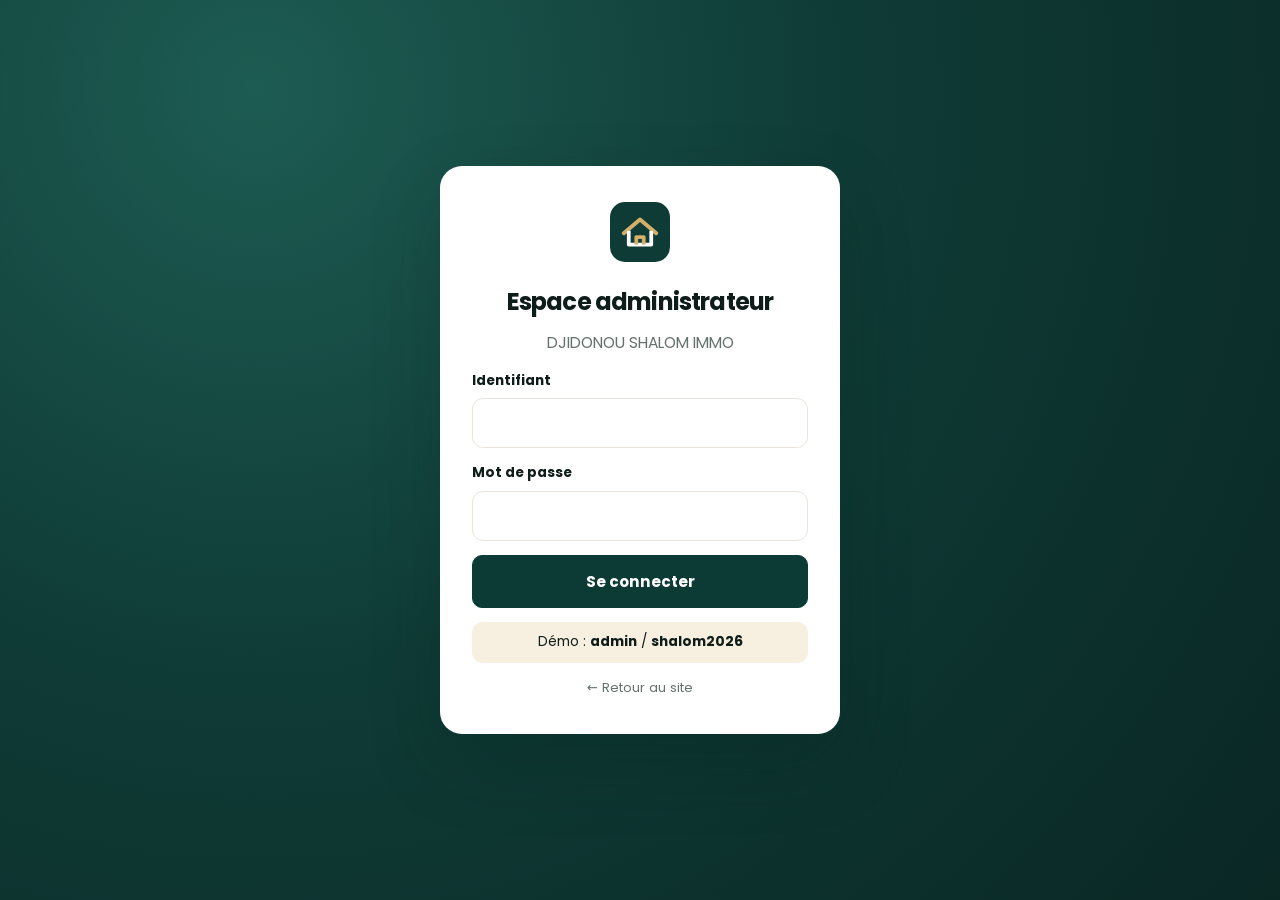
==== commit 462c60ab: "Nouveau design animé et élégant (police Poppins) Écran d'ouverture, diaporama plein écran, titre ani" ====
--- a/admin.html
+++ b/admin.html
@@ -9,7 +9,7 @@
   <link rel="manifest" href="manifest.webmanifest">
   <link rel="icon" href="assets/img/icon.svg" type="image/svg+xml">
   <link rel="preconnect" href="https://fonts.googleapis.com"><link rel="preconnect" href="https://fonts.gstatic.com" crossorigin>
-  <link href="https://fonts.googleapis.com/css2?family=Fraunces:opsz,wght@9..144,600&family=Manrope:wght@400;500;600;700;800&display=swap" rel="stylesheet">
+  <link href="https://fonts.googleapis.com/css2?family=Poppins:wght@300;400;500;600;700;800&display=swap" rel="stylesheet">
   <link rel="stylesheet" href="assets/vendor/leaflet/leaflet.css">
   <link rel="stylesheet" href="assets/css/style.css">
   <link rel="stylesheet" href="assets/css/admin.css">
--- a/assets/css/style.css
+++ b/assets/css/style.css
@@ -1,531 +1,733 @@
 /* =========================================================
-   DJIDONOU SHALOM IMMO — Feuille de style du site public
+   DJIDONOU SHALOM IMMO — Design 2.0 (Poppins, animé)
    ========================================================= */
 :root {
-  --green: #0f3b36;
-  --green-2: #1d5c52;
-  --green-3: #2b7a6c;
-  --gold: #c39a4f;
-  --gold-2: #d4af6a;
-  --gold-soft: #f4ead6;
-  --cream: #faf7f1;
+  --green: #0b3b34;
+  --green-2: #125347;
+  --green-3: #1f7a66;
+  --deep: #061f1b;
+  --gold: #c99a48;
+  --gold-2: #e2bd72;
+  --gold-grad: linear-gradient(135deg, #f1d595 0%, #d4a853 45%, #a97b30 100%);
+  --gold-soft: #f7efdf;
+  --cream: #f7f5f0;
   --paper: #ffffff;
-  --ink: #17211f;
-  --muted: #5d6965;
-  --line: #e8e2d6;
-  --blue: #2457a6;
-  --danger: #b3412e;
-  --radius: 18px;
-  --radius-sm: 12px;
-  --shadow: 0 1px 2px rgba(15, 59, 54, .06), 0 8px 28px rgba(15, 59, 54, .08);
-  --shadow-lg: 0 24px 60px rgba(15, 59, 54, .18);
-  --font-display: 'Fraunces', Georgia, 'Times New Roman', serif;
-  --font: 'Manrope', system-ui, -apple-system, 'Segoe UI', Roboto, sans-serif;
-  --header-h: 76px;
+  --ink: #0f1d1a;
+  --muted: #64716d;
+  --line: #e9e5dc;
+  --blue: #2a5bd7;
+  --danger: #c2412d;
+  --radius: 22px;
+  --radius-sm: 14px;
+  --shadow: 0 2px 6px rgba(6, 31, 27, .04), 0 12px 32px rgba(6, 31, 27, .07);
+  --shadow-lg: 0 30px 70px rgba(6, 31, 27, .22);
+  --font: 'Poppins', system-ui, -apple-system, 'Segoe UI', Roboto, sans-serif;
+  --font-display: var(--font);
+  --header-h: 84px;
+  --ease: cubic-bezier(.2, .8, .2, 1);
 }
 * { box-sizing: border-box; }
 html { scroll-behavior: smooth; -webkit-text-size-adjust: 100%; }
-body { margin: 0; font-family: var(--font); color: var(--ink); background: var(--cream); line-height: 1.6; font-size: 16px; overflow-x: hidden; }
+body { margin: 0; font-family: var(--font); color: var(--ink); background: var(--paper); line-height: 1.65; font-size: 15.5px; overflow-x: hidden; -webkit-font-smoothing: antialiased; animation: pageIn .6s var(--ease) both; }
+body.leaving { opacity: 0; transform: translateY(8px); transition: opacity .28s, transform .28s; }
+@keyframes pageIn { from { opacity: 0; } to { opacity: 1; } }
 img { max-width: 100%; display: block; }
 a { color: inherit; text-decoration: none; }
 button { font: inherit; color: inherit; cursor: pointer; }
 input, select, textarea { font: inherit; color: inherit; }
-h1, h2, h3, h4 { font-family: var(--font-display); font-weight: 600; line-height: 1.15; margin: 0 0 .5em; letter-spacing: -.01em; }
-h1 { font-size: clamp(2rem, 4.6vw, 3.6rem); }
-h2 { font-size: clamp(1.6rem, 3vw, 2.4rem); }
-h3 { font-size: 1.2rem; }
+h1, h2, h3, h4 { font-weight: 700; line-height: 1.12; margin: 0 0 .5em; letter-spacing: -.025em; }
+h1 { font-size: clamp(2.3rem, 5.6vw, 4.6rem); letter-spacing: -.035em; }
+h2 { font-size: clamp(1.75rem, 3.4vw, 2.8rem); }
+h3 { font-size: 1.12rem; letter-spacing: -.01em; }
 p { margin: 0 0 1em; }
-.container { width: 100%; max-width: 1240px; margin: 0 auto; padding: 0 20px; }
+.container { width: 100%; max-width: 1280px; margin: 0 auto; padding: 0 24px; }
 .ico { width: 1.15em; height: 1.15em; flex: none; vertical-align: -.2em; }
 .muted { color: var(--muted); }
-.note { font-size: .85rem; color: var(--muted); margin: .8em 0 0; }
-.hide-sm { }
+.note { font-size: .82rem; color: var(--muted); margin: .8em 0 0; }
+.gold-text { background: var(--gold-grad); -webkit-background-clip: text; background-clip: text; color: transparent; }
 [hidden] { display: none !important; }
+::selection { background: var(--gold-2); color: var(--deep); }
+
+/* ---------- Écran d'ouverture ---------- */
+#preloader { position: fixed; inset: 0; z-index: 9999; background: var(--deep); display: grid; place-items: center; transition: clip-path .9s var(--ease); clip-path: inset(0 0 0 0); }
+#preloader.out { clip-path: inset(0 0 100% 0); }
+.pre-in { display: grid; justify-items: center; gap: 18px; color: #fff; }
+.pre-in svg { width: 96px; height: 96px; }
+.pre-in path { stroke-dasharray: 200; stroke-dashoffset: 200; animation: draw 1.2s var(--ease) forwards; }
+.pre-in path:nth-child(2) { animation-delay: .25s; }
+.pre-in path:nth-child(3) { animation-delay: .5s; }
+@keyframes draw { to { stroke-dashoffset: 0; } }
+.pre-name { font-weight: 600; letter-spacing: .4em; font-size: .8rem; opacity: 0; animation: fadeUp .8s .6s var(--ease) forwards; }
+.pre-name b { color: var(--gold-2); font-weight: 600; }
+@keyframes fadeUp { from { opacity: 0; transform: translateY(12px); } to { opacity: 1; transform: none; } }
+.scroll-progress { position: fixed; top: 0; left: 0; right: 0; height: 3px; background: var(--gold-grad); transform-origin: 0 50%; transform: scaleX(0); z-index: 2000; pointer-events: none; }
 
 /* ---------- Boutons ---------- */
-.btn { display: inline-flex; align-items: center; justify-content: center; gap: .55em; padding: .85em 1.5em; border-radius: 999px; border: 1.5px solid transparent; font-weight: 700; font-size: .95rem; transition: transform .2s, background .2s, box-shadow .2s, color .2s; white-space: nowrap; }
+.btn { position: relative; display: inline-flex; align-items: center; justify-content: center; gap: .6em; padding: .95em 1.7em; border-radius: 999px; border: 1.5px solid transparent; font-weight: 600; font-size: .93rem; transition: transform .35s var(--ease), background .25s, box-shadow .3s, color .25s, border-color .25s; white-space: nowrap; overflow: hidden; isolation: isolate; }
+.btn::after { content: ''; position: absolute; inset: 0; background: linear-gradient(110deg, transparent 30%, rgba(255,255,255,.35) 50%, transparent 70%); transform: translateX(-120%); transition: transform .8s var(--ease); z-index: -1; }
+.btn:hover::after { transform: translateX(120%); }
 .btn:hover { transform: translateY(-2px); }
+.btn .ico { transition: transform .3s var(--ease); }
+.btn:hover .ico-arrow { transform: translateX(4px); }
 .btn-primary { background: var(--green); color: #fff; }
-.btn-primary:hover { background: var(--green-2); box-shadow: 0 10px 24px rgba(15, 59, 54, .25); }
-.btn-gold { background: var(--gold); color: #fff; }
-.btn-gold:hover { background: #b28b42; box-shadow: 0 10px 24px rgba(195, 154, 79, .35); }
-.btn-outline { border-color: var(--green); color: var(--green); background: transparent; }
-.btn-outline:hover { background: var(--green); color: #fff; }
-.btn-ghost-light { border-color: rgba(255,255,255,.5); color: #fff; }
+.btn-primary:hover { background: var(--green-2); box-shadow: 0 14px 30px rgba(11, 59, 52, .3); }
+.btn-gold { background: var(--gold-grad); color: var(--deep); }
+.btn-gold:hover { box-shadow: 0 14px 34px rgba(201, 154, 72, .45); }
+.btn-outline { border-color: currentColor; color: var(--green); background: transparent; }
+.btn-outline:hover { background: var(--green); border-color: var(--green); color: #fff; }
+.btn-ghost-light { border-color: rgba(255,255,255,.4); color: #fff; backdrop-filter: blur(8px); background: rgba(255,255,255,.06); }
 .btn-ghost-light:hover { background: #fff; color: var(--green); }
-.btn-wa { background: #1fa855; color: #fff; }
-.btn-wa:hover { background: #178a45; }
-.btn-sm { padding: .6em 1.1em; font-size: .85rem; }
+.btn-wa { background: #1fae58; color: #fff; }
+.btn-wa:hover { background: #179149; box-shadow: 0 12px 26px rgba(31,174,88,.35); }
+.btn-sm { padding: .65em 1.2em; font-size: .84rem; }
 .btn-block { width: 100%; }
-.icon-btn { position: relative; width: 44px; height: 44px; border-radius: 50%; display: inline-grid; place-items: center; border: 1px solid var(--line); background: var(--paper); transition: .2s; }
-.icon-btn:hover { border-color: var(--gold); color: var(--gold); }
+.magnetic { transition: transform .35s var(--ease); }
+.icon-btn { position: relative; width: 46px; height: 46px; border-radius: 50%; display: inline-grid; place-items: center; border: 1px solid var(--line); background: var(--paper); transition: .3s var(--ease); }
+.icon-btn:hover { border-color: var(--gold); color: var(--gold); transform: translateY(-2px); }
 .icon-btn .ico { width: 20px; height: 20px; }
-.badge { position: absolute; top: -3px; right: -3px; min-width: 19px; height: 19px; padding: 0 5px; border-radius: 10px; background: var(--gold); color: #fff; font-size: 11px; font-weight: 800; display: grid; place-items: center; }
-.link-arrow { color: var(--green); font-weight: 700; display: inline-flex; gap: .4em; align-items: center; }
+.badge { position: absolute; top: -3px; right: -3px; min-width: 19px; height: 19px; padding: 0 5px; border-radius: 10px; background: var(--gold); color: #fff; font-size: 11px; font-weight: 700; display: grid; place-items: center; }
+.link-arrow { color: var(--green); font-weight: 600; display: inline-flex; gap: .5em; align-items: center; position: relative; }
+.link-arrow::after { content: ''; position: absolute; left: 0; right: 1.6em; bottom: -3px; height: 2px; background: var(--gold); transform: scaleX(0); transform-origin: left; transition: transform .4s var(--ease); }
+.link-arrow:hover::after { transform: scaleX(1); }
+.link-arrow .ico { transition: transform .3s; }
 .link-arrow:hover .ico { transform: translateX(4px); }
-.link-arrow .ico { transition: transform .2s; }
 .linklike { background: none; border: 0; padding: 0; color: var(--gold-2); text-decoration: underline; }
 
 /* ---------- En-tête ---------- */
-.site-header { position: sticky; top: 0; z-index: 1000; background: rgba(250, 247, 241, .92); backdrop-filter: blur(14px); -webkit-backdrop-filter: blur(14px); border-bottom: 1px solid transparent; transition: background .3s, border-color .3s, box-shadow .3s; }
-.site-header.scrolled { border-color: var(--line); box-shadow: 0 6px 24px rgba(15, 59, 54, .06); }
-.topbar { background: var(--green); color: #dfe9e5; font-size: .8rem; }
-.topbar-in { display: flex; gap: 22px; align-items: center; height: 36px; }
-.topbar-in span { display: inline-flex; gap: 6px; align-items: center; }
-.topbar-right { margin-left: auto; gap: 18px !important; }
-.topbar a { display: inline-flex; gap: 6px; align-items: center; }
-.topbar a:hover { color: var(--gold-2); }
-.nav-in { display: flex; align-items: center; gap: 24px; height: var(--header-h); }
-.logo { display: flex; align-items: center; gap: 11px; color: var(--green); }
-.logo-mark svg { width: 44px; height: 44px; }
-.logo-text { display: flex; flex-direction: column; line-height: 1.05; }
-.logo-text b { font-family: var(--font-display); font-size: 1.05rem; letter-spacing: .04em; }
-.logo-text i { font-style: normal; font-size: .7rem; letter-spacing: .5em; color: var(--gold); font-weight: 800; }
-.logo-light { color: #fff; }
-.logo-light .logo-mark { color: var(--green-2); }
-.main-nav { display: flex; gap: 4px; margin: 0 auto; }
-.main-nav a { padding: .55em .95em; border-radius: 999px; font-weight: 600; font-size: .93rem; color: #33403c; transition: .2s; }
-.main-nav a:hover { color: var(--green); background: rgba(15, 59, 54, .06); }
-.main-nav a.active { color: var(--green); background: var(--gold-soft); }
+.site-header { position: fixed; top: 0; left: 0; right: 0; z-index: 1000; transition: background .4s, box-shadow .4s, transform .4s var(--ease), border-color .4s; border-bottom: 1px solid transparent; }
+.site-header.scrolled, .site-header.solid { background: rgba(255, 255, 255, .93); backdrop-filter: saturate(160%) blur(18px); -webkit-backdrop-filter: saturate(160%) blur(18px); border-color: rgba(11,59,52,.07); box-shadow: 0 10px 30px rgba(6,31,27,.06); }
+.site-header.hide { transform: translateY(-100%); }
+.nav-in { display: flex; align-items: center; gap: 24px; height: var(--header-h); transition: height .4s var(--ease); }
+.scrolled .nav-in { height: 70px; }
+.logo { display: flex; align-items: center; gap: 12px; color: var(--green); transition: color .3s; }
+.logo-mark svg { width: 46px; height: 46px; transition: transform .6s var(--ease); }
+.logo:hover .logo-mark svg { transform: rotate(-8deg) scale(1.05); }
+.logo-text { display: flex; flex-direction: column; line-height: 1.1; }
+.logo-text b { font-weight: 700; font-size: 1rem; letter-spacing: .02em; }
+.logo-text i { font-style: normal; font-size: .64rem; letter-spacing: .55em; color: var(--gold); font-weight: 600; }
+.logo-light, .is-transparent:not(.scrolled) .logo { color: #fff; }
+.logo-light .logo-mark, .is-transparent:not(.scrolled) .logo-mark { color: rgba(255,255,255,.14); }
+.main-nav { display: flex; gap: 2px; margin: 0 auto; }
+.main-nav a { position: relative; padding: .6em 1em; border-radius: 999px; font-weight: 500; font-size: .92rem; color: #2b3835; transition: color .3s; }
+.main-nav a::after { content: ''; position: absolute; left: 50%; bottom: 4px; width: 5px; height: 5px; border-radius: 50%; background: var(--gold); transform: translateX(-50%) scale(0); transition: transform .35s var(--ease); }
+.main-nav a:hover::after, .main-nav a.active::after { transform: translateX(-50%) scale(1); }
+.main-nav a:hover, .main-nav a.active { color: var(--green); }
+.is-transparent:not(.scrolled) .main-nav a { color: rgba(255,255,255,.85); }
+.is-transparent:not(.scrolled) .main-nav a:hover, .is-transparent:not(.scrolled) .main-nav a.active { color: #fff; }
+.is-transparent:not(.scrolled) .icon-btn { background: rgba(255,255,255,.1); border-color: rgba(255,255,255,.25); color: #fff; backdrop-filter: blur(8px); }
 .nav-actions { display: flex; align-items: center; gap: 10px; }
 .burger { display: none; }
-.mobile-nav { display: flex; flex-direction: column; gap: 4px; padding: 12px 20px 24px; border-top: 1px solid var(--line); background: var(--cream); max-height: calc(100vh - 110px); overflow: auto; }
-.mobile-nav a { padding: 14px 6px; font-weight: 600; font-size: 1.05rem; border-bottom: 1px solid var(--line); }
-.mobile-nav a.active { color: var(--gold); }
-.mobile-nav .btn { margin-top: 14px; border: 0; }
-.mobile-nav .muted-link { color: var(--muted); font-size: .9rem; border: 0; text-align: center; }
+.mobile-nav { position: fixed; inset: 0; z-index: 1500; background: var(--deep); color: #fff; padding: 100px 28px 40px; display: flex !important; flex-direction: column; gap: 6px; clip-path: circle(0 at calc(100% - 44px) 42px); transition: clip-path .7s var(--ease); pointer-events: none; overflow: auto; }
+body.nav-open .mobile-nav { clip-path: circle(150% at calc(100% - 44px) 42px); pointer-events: auto; }
+.mobile-nav a { font-size: 1.7rem; font-weight: 600; padding: 8px 0; opacity: 0; transform: translateY(20px); transition: opacity .5s, transform .5s var(--ease), color .2s; }
+.mobile-nav a.active { color: var(--gold-2); }
+body.nav-open .mobile-nav a { opacity: 1; transform: none; }
+body.nav-open .mobile-nav a:nth-child(2) { transition-delay: .05s; } body.nav-open .mobile-nav a:nth-child(3) { transition-delay: .1s; } body.nav-open .mobile-nav a:nth-child(4) { transition-delay: .15s; } body.nav-open .mobile-nav a:nth-child(5) { transition-delay: .2s; } body.nav-open .mobile-nav a:nth-child(6) { transition-delay: .25s; } body.nav-open .mobile-nav a:nth-child(n+7) { transition-delay: .3s; }
+.mobile-nav .btn { font-size: 1rem; margin-top: 24px; }
+.mobile-nav .muted-link { font-size: .95rem; color: #9fb5ae; }
+.mobile-nav-foot { margin-top: auto; padding-top: 30px; color: #9fb5ae; font-size: .9rem; display: grid; gap: 6px; }
+body.nav-open { overflow: hidden; }
+body.nav-open .site-header .burger { position: relative; z-index: 1600; background: rgba(255,255,255,.1); color: #fff; border-color: rgba(255,255,255,.25); }
+body.nav-open .site-header .logo { position: relative; z-index: 1600; color: #fff; }
+.tabbar { display: none; }
 
 /* ---------- Hero ---------- */
-.hero { position: relative; min-height: min(88vh, 780px); display: flex; align-items: center; color: #fff; overflow: hidden; }
-.hero-bg { position: absolute; inset: 0; }
-.hero-bg img { width: 100%; height: 100%; object-fit: cover; transform: scale(1.06); animation: heroZoom 18s ease-out forwards; }
-@keyframes heroZoom { to { transform: scale(1); } }
-.hero::after { content: ''; position: absolute; inset: 0; background: linear-gradient(100deg, rgba(10, 38, 35, .92) 0%, rgba(10, 38, 35, .72) 45%, rgba(10, 38, 35, .25) 100%); }
-.hero-in { position: relative; z-index: 2; padding: 70px 20px 90px; }
-.eyebrow { display: inline-flex; gap: .6em; align-items: center; font-size: .78rem; font-weight: 800; letter-spacing: .22em; text-transform: uppercase; color: var(--gold); margin-bottom: 1.1em; }
-.eyebrow::before { content: ''; width: 28px; height: 2px; background: currentColor; }
-.hero .eyebrow { color: var(--gold-2); }
-.hero h1 { max-width: 760px; margin-bottom: .4em; }
-.hero h1 em { font-style: italic; color: var(--gold-2); font-weight: 500; }
-.hero-sub { max-width: 560px; font-size: 1.12rem; color: #d8e3df; margin-bottom: 2em; }
-.hero-trust { display: flex; flex-wrap: wrap; gap: 22px; margin-top: 28px; font-size: .9rem; color: #cfdcd7; }
-.hero-trust span { display: inline-flex; gap: 8px; align-items: center; }
-.hero-trust .ico { color: var(--gold-2); }
+.hero { position: relative; min-height: 100vh; min-height: 100svh; display: flex; align-items: center; color: #fff; overflow: hidden; background: var(--deep); }
+.hero-slides { position: absolute; inset: 0; }
+.slide { position: absolute; inset: 0; opacity: 0; transition: opacity 1.6s ease; }
+.slide.active { opacity: 1; }
+.slide img { width: 100%; height: 100%; object-fit: cover; transform: scale(1.18); }
+.slide.active img { animation: kenburns 9s linear forwards; }
+@keyframes kenburns { from { transform: scale(1.18) translate(1%, 1%); } to { transform: scale(1.02) translate(-1%, -1%); } }
+.hero::before { content: ''; position: absolute; inset: 0; z-index: 1; background: linear-gradient(180deg, rgba(6,31,27,.55) 0%, rgba(6,31,27,.15) 30%, rgba(6,31,27,.35) 60%, rgba(6,31,27,.92) 100%), linear-gradient(90deg, rgba(6,31,27,.75) 0%, rgba(6,31,27,.1) 70%); }
+.hero-in { position: relative; z-index: 2; padding: 140px 24px 120px; width: 100%; }
+.eyebrow { display: inline-flex; gap: .7em; align-items: center; font-size: .74rem; font-weight: 600; letter-spacing: .26em; text-transform: uppercase; color: var(--gold); margin-bottom: 1.2em; }
+.eyebrow::before { content: ''; width: 30px; height: 1.5px; background: currentColor; }
+.hero .eyebrow { color: var(--gold-2); padding: .55em 1.1em; border-radius: 999px; background: rgba(255,255,255,.08); border: 1px solid rgba(255,255,255,.16); backdrop-filter: blur(10px); letter-spacing: .18em; }
+.hero .eyebrow::before { width: 8px; height: 8px; border-radius: 50%; background: #4ade80; animation: ping 2s infinite; }
+@keyframes ping { 0% { box-shadow: 0 0 0 0 rgba(74,222,128,.6); } 80%, 100% { box-shadow: 0 0 0 10px rgba(74,222,128,0); } }
+.hero h1 { max-width: 900px; margin-bottom: .35em; font-weight: 700; }
+.rotator { display: inline-grid; vertical-align: bottom; overflow: hidden; padding-bottom: .08em; }
+.rotator > span { grid-area: 1 / 1; background: var(--gold-grad); -webkit-background-clip: text; background-clip: text; color: transparent; transition: transform .7s var(--ease), opacity .7s; }
+.rotator .rot-enter { transform: translateY(100%); opacity: 0; }
+.rotator .rot-out { transform: translateY(-100%); opacity: 0; }
+[data-split] .w { display: inline-block; overflow: hidden; vertical-align: bottom; padding-bottom: .06em; }
+[data-split] .w > span { display: inline-block; transform: translateY(110%); transition: transform 1s var(--ease); }
+body.loaded [data-split] .w > span { transform: none; }
+.hero-sub { max-width: 560px; font-size: 1.08rem; color: rgba(255,255,255,.82); margin-bottom: 2.2em; font-weight: 300; }
+.fade-in { opacity: 0; transform: translateY(24px); transition: opacity 1s var(--ease), transform 1s var(--ease); transition-delay: var(--d, .6s); }
+body.loaded .fade-in { opacity: 1; transform: none; }
+.hero-side { position: absolute; right: 24px; bottom: 130px; z-index: 2; display: grid; gap: 14px; }
+.glass-card { display: flex; gap: 12px; align-items: center; padding: 14px 18px; border-radius: 18px; background: rgba(255,255,255,.1); border: 1px solid rgba(255,255,255,.2); backdrop-filter: blur(16px); -webkit-backdrop-filter: blur(16px); color: #fff; box-shadow: 0 20px 40px rgba(0,0,0,.2); animation: floaty 6s ease-in-out infinite; }
+.glass-card:nth-child(2) { animation-delay: -3s; margin-left: 40px; }
+.glass-card .gc-ico { width: 42px; height: 42px; border-radius: 12px; background: var(--gold-grad); color: var(--deep); display: grid; place-items: center; }
+.glass-card b { display: block; font-size: .95rem; font-weight: 600; }
+.glass-card small { color: rgba(255,255,255,.75); font-size: .78rem; }
+@keyframes floaty { 0%, 100% { transform: translateY(0); } 50% { transform: translateY(-12px); } }
+.hero-dots { position: absolute; left: max(24px, calc((100vw - 1280px) / 2 + 24px)); bottom: 36px; z-index: 3; display: flex; gap: 8px; align-items: center; }
+.hero-dots button { width: 28px; height: 4px; border-radius: 4px; border: 0; background: rgba(255,255,255,.3); padding: 0; position: relative; overflow: hidden; transition: width .4s var(--ease); }
+.hero-dots button.active { width: 60px; }
+.hero-dots button.active::after { content: ''; position: absolute; inset: 0; background: var(--gold-2); transform-origin: left; animation: dotfill 6s linear forwards; }
+@keyframes dotfill { from { transform: scaleX(0); } to { transform: scaleX(1); } }
+.hero-caption { margin-left: 14px; font-size: .78rem; color: rgba(255,255,255,.7); opacity: 0; transition: opacity .4s; }
+.hero-caption.show { opacity: 1; }
+.scroll-cue { position: absolute; left: 50%; bottom: 26px; z-index: 3; transform: translateX(-50%); width: 26px; height: 42px; border-radius: 14px; border: 1.5px solid rgba(255,255,255,.5); }
+.scroll-cue::after { content: ''; position: absolute; left: 50%; top: 8px; width: 4px; height: 8px; border-radius: 2px; background: #fff; transform: translateX(-50%); animation: cue 1.8s infinite; }
+@keyframes cue { 0% { opacity: 0; transform: translate(-50%, 0); } 40% { opacity: 1; } 100% { opacity: 0; transform: translate(-50%, 14px); } }
 
 /* Recherche */
-.search-box { background: var(--paper); color: var(--ink); border-radius: 22px; padding: 10px; box-shadow: var(--shadow-lg); max-width: 920px; }
-.search-tabs { display: flex; gap: 6px; padding: 4px 4px 10px; }
-.search-tabs button { border: 0; background: transparent; padding: .55em 1.2em; border-radius: 999px; font-weight: 700; color: var(--muted); }
-.search-tabs button.active { background: var(--green); color: #fff; }
+.search-box { background: rgba(255,255,255,.96); color: var(--ink); border-radius: 26px; padding: 10px; box-shadow: 0 30px 80px rgba(0,0,0,.35); max-width: 980px; }
+.search-tabs { display: inline-flex; gap: 4px; padding: 4px; margin: 2px 0 10px 2px; background: var(--cream); border-radius: 999px; }
+.search-tabs button { border: 0; background: transparent; padding: .5em 1.4em; border-radius: 999px; font-weight: 600; font-size: .88rem; color: var(--muted); transition: color .3s, background .3s; }
+.search-tabs button.active { color: #fff; background: var(--green); box-shadow: 0 6px 16px rgba(11,59,52,.3); }
 .search-fields { display: grid; grid-template-columns: 1.1fr 1fr 1fr 1fr auto; gap: 6px; }
-.sfield { display: flex; flex-direction: column; padding: 10px 16px; border-radius: 14px; background: var(--cream); min-width: 0; }
-.sfield label { font-size: .7rem; font-weight: 800; letter-spacing: .08em; text-transform: uppercase; color: var(--muted); }
-.sfield select, .sfield input { border: 0; background: transparent; padding: 2px 0; font-weight: 600; outline: none; width: 100%; min-width: 0; appearance: none; -webkit-appearance: none; }
-.search-fields .btn { border-radius: 14px; padding: 0 1.6em; min-height: 58px; }
+.sfield { display: flex; flex-direction: column; padding: 10px 16px; border-radius: 16px; background: var(--cream); min-width: 0; transition: background .25s, box-shadow .25s; }
+.sfield:focus-within { background: #fff; box-shadow: 0 0 0 2px var(--gold-2); }
+.sfield label { font-size: .66rem; font-weight: 600; letter-spacing: .1em; text-transform: uppercase; color: var(--muted); }
+.sfield select, .sfield input { border: 0; background: transparent; padding: 2px 0; font-weight: 500; outline: none; width: 100%; min-width: 0; appearance: none; -webkit-appearance: none; font-size: .95rem; }
+.search-fields .btn { border-radius: 16px; padding: 0 1.8em; min-height: 60px; }
+
+/* ---------- Bande défilante ---------- */
+.marquee { background: var(--deep); color: #fff; overflow: hidden; padding: 22px 0; border-top: 1px solid rgba(255,255,255,.06); }
+.marquee-track { display: flex; width: max-content; animation: marquee 38s linear infinite; }
+.marquee:hover .marquee-track { animation-play-state: paused; }
+.marquee span { display: inline-flex; align-items: center; gap: 22px; padding-right: 22px; font-size: clamp(1.1rem, 2vw, 1.5rem); font-weight: 600; white-space: nowrap; color: rgba(255,255,255,.88); }
+.marquee span i { width: 10px; height: 10px; transform: rotate(45deg); background: var(--gold-grad); display: inline-block; }
+.marquee span em { font-style: normal; -webkit-text-stroke: 1px rgba(255,255,255,.55); color: transparent; }
+@keyframes marquee { to { transform: translateX(-50%); } }
 
 /* ---------- Sections ---------- */
-.section { padding: 96px 0; }
-.section-sm { padding: 56px 0; }
-.section.alt { background: var(--paper); }
-.section.dark { background: var(--green); color: #fff; }
-.section.dark .muted { color: #b9cbc5; }
-.sec-head { display: flex; align-items: flex-end; justify-content: space-between; gap: 20px; margin-bottom: 36px; flex-wrap: wrap; }
-.sec-head h2 { margin: 0; }
-.sec-head p { margin: .5em 0 0; max-width: 580px; }
-.sec-center { text-align: center; max-width: 720px; margin: 0 auto 48px; }
+.section { padding: 110px 0; position: relative; }
+.section-sm { padding: 64px 0; }
+.section.alt { background: var(--cream); }
+.section.dark { background: var(--deep); color: #fff; overflow: hidden; }
+.section.dark .muted { color: #a9bdb7; }
+.sec-head { display: flex; align-items: flex-end; justify-content: space-between; gap: 24px; margin-bottom: 44px; flex-wrap: wrap; }
+.sec-head h2 { margin: 0; max-width: 680px; }
+.sec-head p { margin: .7em 0 0; max-width: 560px; }
+.sec-center { text-align: center; max-width: 760px; margin: 0 auto 56px; }
 .sec-center .eyebrow { justify-content: center; }
+.sec-center .eyebrow::after { content: ''; width: 30px; height: 1.5px; background: currentColor; }
+.big-num { position: absolute; font-size: clamp(8rem, 20vw, 18rem); font-weight: 800; line-height: 1; letter-spacing: -.06em; color: transparent; -webkit-text-stroke: 1px rgba(11,59,52,.07); pointer-events: none; user-select: none; }
+.section.dark .big-num { -webkit-text-stroke-color: rgba(255,255,255,.06); }
 
 /* Stats */
-.stats { position: relative; z-index: 3; margin-top: -54px; }
-.stats-in { background: var(--paper); border-radius: var(--radius); box-shadow: var(--shadow); display: grid; grid-template-columns: repeat(4, 1fr); }
-.stat { padding: 28px 24px; text-align: center; border-right: 1px solid var(--line); }
-.stat:last-child { border: 0; }
-.stat b { display: block; font-family: var(--font-display); font-size: 2.3rem; color: var(--green); line-height: 1.1; }
-.stat b::after { content: attr(data-suffix); color: var(--gold); }
-.stat span { color: var(--muted); font-size: .9rem; }
+.stats { position: relative; z-index: 3; margin-top: -70px; }
+.stats-in { background: var(--paper); border-radius: 28px; box-shadow: var(--shadow-lg); display: grid; grid-template-columns: repeat(4, 1fr); padding: 10px; }
+.stat { padding: 26px 20px; text-align: center; position: relative; }
+.stat + .stat::before { content: ''; position: absolute; left: 0; top: 28%; bottom: 28%; width: 1px; background: var(--line); }
+.stat b { display: block; font-size: 2.6rem; font-weight: 700; letter-spacing: -.04em; color: var(--green); line-height: 1.1; }
+.stat b::after { content: attr(data-suffix); background: var(--gold-grad); -webkit-background-clip: text; background-clip: text; color: transparent; }
+.stat span { color: var(--muted); font-size: .86rem; }
 
 /* Catégories rapides */
-.quick-cats { display: grid; grid-template-columns: repeat(4, 1fr); gap: 16px; }
-.qcat { background: var(--paper); border: 1px solid var(--line); border-radius: var(--radius); padding: 24px; display: flex; flex-direction: column; gap: 4px; transition: .25s; }
-.qcat .ico { width: 34px; height: 34px; color: var(--gold); margin-bottom: 10px; }
-.qcat b { font-size: 1.05rem; }
-.qcat span { color: var(--muted); font-size: .88rem; }
-.qcat:hover { border-color: var(--gold); transform: translateY(-4px); box-shadow: var(--shadow); }
+.quick-cats { display: grid; grid-template-columns: repeat(4, 1fr); gap: 18px; }
+.qcat { position: relative; overflow: hidden; border-radius: var(--radius); aspect-ratio: 4 / 4.6; display: flex; flex-direction: column; justify-content: flex-end; padding: 22px; color: #fff; isolation: isolate; box-shadow: var(--shadow); background: var(--green); }
+.qcat img { position: absolute; inset: 0; width: 100%; height: 100%; object-fit: cover; z-index: -2; transition: transform 1.2s var(--ease); }
+.qcat::before { content: ''; position: absolute; inset: 0; z-index: -1; background: linear-gradient(180deg, rgba(6,31,27,0) 35%, rgba(6,31,27,.9) 100%); transition: background .5s; }
+.qcat:hover img { transform: scale(1.1); }
+.qcat:hover::before { background: linear-gradient(180deg, rgba(11,59,52,.2) 0%, rgba(6,31,27,.95) 100%); }
+.qcat .qcat-ico { position: absolute; top: 18px; left: 18px; width: 46px; height: 46px; border-radius: 14px; display: grid; place-items: center; background: rgba(255,255,255,.14); backdrop-filter: blur(10px); border: 1px solid rgba(255,255,255,.2); }
+.qcat .qcat-go { position: absolute; top: 18px; right: 18px; width: 42px; height: 42px; border-radius: 50%; display: grid; place-items: center; background: var(--gold-grad); color: var(--deep); transform: scale(0) rotate(-90deg); transition: transform .5s var(--ease); }
+.qcat:hover .qcat-go { transform: scale(1) rotate(-45deg); }
+.qcat b { font-size: 1.25rem; font-weight: 600; }
+.qcat span { color: rgba(255,255,255,.75); font-size: .86rem; }
 
 /* Services */
-.services-grid { display: grid; grid-template-columns: repeat(3, 1fr); gap: 22px; }
-.service { background: var(--paper); border-radius: var(--radius); padding: 32px 28px; border: 1px solid var(--line); transition: .3s; position: relative; overflow: hidden; }
-.service::after { content: ''; position: absolute; left: 0; right: 0; bottom: 0; height: 3px; background: linear-gradient(90deg, var(--gold), var(--green-3)); transform: scaleX(0); transform-origin: left; transition: transform .4s; }
-.service:hover { transform: translateY(-6px); box-shadow: var(--shadow); }
-.service:hover::after { transform: scaleX(1); }
-.service-ico { width: 58px; height: 58px; border-radius: 16px; background: var(--gold-soft); color: var(--green); display: grid; place-items: center; margin-bottom: 20px; }
+.services-grid { display: grid; grid-template-columns: repeat(3, 1fr); gap: 20px; position: relative; }
+.service { position: relative; border-radius: var(--radius); padding: 34px 30px; background: rgba(255,255,255,.035); border: 1px solid rgba(255,255,255,.08); overflow: hidden; transition: transform .5s var(--ease), border-color .4s; isolation: isolate; }
+.service::before { content: ''; position: absolute; inset: 0; z-index: -1; background: radial-gradient(420px circle at var(--mx, 50%) var(--my, 0%), rgba(226,189,114,.16), transparent 45%); opacity: 0; transition: opacity .4s; }
+.service:hover::before { opacity: 1; }
+.service:hover { transform: translateY(-8px); border-color: rgba(226,189,114,.35); }
+.service-num { position: absolute; top: 22px; right: 26px; font-size: .8rem; font-weight: 600; color: rgba(255,255,255,.3); letter-spacing: .1em; }
+.service-ico { width: 60px; height: 60px; border-radius: 18px; background: var(--gold-grad); color: var(--deep); display: grid; place-items: center; margin-bottom: 22px; box-shadow: 0 12px 26px rgba(201,154,72,.25); transition: transform .6s var(--ease); }
+.service:hover .service-ico { transform: rotate(-8deg) scale(1.08); }
 .service-ico .ico { width: 28px; height: 28px; }
-.service p { color: var(--muted); font-size: .95rem; }
+.service h3 { color: #fff; font-size: 1.2rem; }
+.service p { color: #a9bdb7; font-size: .92rem; }
 .service ul, .checklist { list-style: none; padding: 0; margin: 0; display: grid; gap: 8px; }
-.service li, .checklist li { display: flex; gap: 10px; align-items: flex-start; font-size: .92rem; font-weight: 600; }
-.service li .ico, .checklist li .ico { color: var(--green-3); margin-top: 3px; }
+.service li, .checklist li { display: flex; gap: 10px; align-items: flex-start; font-size: .9rem; font-weight: 500; }
+.service li { color: #e4ece9; }
+.service li .ico { color: var(--gold-2); margin-top: 3px; }
+.checklist li .ico { color: var(--green-3); margin-top: 3px; }
 .checklist { grid-template-columns: repeat(2, 1fr); margin-top: 16px; }
 .checklist.inline { display: flex; flex-wrap: wrap; gap: 10px 22px; }
+
+/* ---------- Carrousel ---------- */
+.carousel { position: relative; }
+.car-track { display: grid; grid-auto-flow: column; grid-auto-columns: calc((100% - 48px) / 3); gap: 24px; overflow-x: auto; scroll-snap-type: x mandatory; scrollbar-width: none; padding: 14px 4px 30px; margin: -14px -4px 0; scroll-behavior: smooth; }
+.car-track::-webkit-scrollbar { display: none; }
+.car-track > * { scroll-snap-align: start; }
+.car-track.drag { scroll-snap-type: none; cursor: grabbing; scroll-behavior: auto; }
+.car-track.drag * { pointer-events: none; }
+.car-track.four { grid-auto-columns: calc((100% - 72px) / 4); }
+.car-nav { display: flex; gap: 10px; align-items: center; }
+.car-nav button { width: 52px; height: 52px; border-radius: 50%; border: 1.5px solid var(--line); background: var(--paper); display: grid; place-items: center; transition: .3s var(--ease); }
+.car-nav button:hover { background: var(--green); color: #fff; border-color: var(--green); }
+.carousel.at-start .car-prev, .carousel.at-end .car-next { opacity: .35; pointer-events: none; }
+.car-progress { height: 3px; background: var(--line); border-radius: 3px; overflow: hidden; max-width: 260px; margin-top: 4px; }
+.car-progress i { display: block; height: 100%; width: 30%; background: var(--gold-grad); transition: width .3s; }
 
 /* ---------- Cartes d'annonces ---------- */
 .grid-cards { display: grid; grid-template-columns: repeat(3, 1fr); gap: 24px; }
 .grid-cards.four { grid-template-columns: repeat(4, 1fr); }
 .card { background: var(--paper); border-radius: var(--radius); overflow: hidden; box-shadow: var(--shadow); }
-.prop-card { position: relative; display: flex; flex-direction: column; transition: transform .3s, box-shadow .3s; }
-.prop-card:hover { transform: translateY(-6px); box-shadow: var(--shadow-lg); }
-.prop-media { position: relative; display: block; aspect-ratio: 4 / 3; overflow: hidden; background: var(--green); }
-.prop-img { width: 100%; height: 100%; object-fit: cover; transition: transform .6s; }
-.prop-card:hover .prop-img { transform: scale(1.07); }
-.prop-badges { position: absolute; top: 14px; left: 14px; display: flex; flex-wrap: wrap; gap: 6px; }
-.prop-badges.static { position: static; margin-bottom: 12px; }
-.tag { display: inline-flex; gap: 5px; align-items: center; padding: .32em .8em; border-radius: 999px; font-size: .72rem; font-weight: 800; letter-spacing: .03em; text-transform: uppercase; background: #fff; color: var(--ink); }
+.prop-card { position: relative; display: flex; flex-direction: column; transition: transform .5s var(--ease), box-shadow .5s var(--ease); will-change: transform; border: 1px solid rgba(11,59,52,.05); }
+.prop-card:hover { box-shadow: var(--shadow-lg); }
+.prop-card:not(.tilting):hover { transform: translateY(-8px); }
+.prop-card.tilting { transition: transform .12s linear, box-shadow .5s; }
+.prop-card::after { content: ''; position: absolute; inset: 0; pointer-events: none; border-radius: inherit; background: radial-gradient(500px circle at var(--gx, 50%) var(--gy, 0%), rgba(255,255,255,.22), transparent 40%); opacity: 0; transition: opacity .3s; z-index: 3; }
+.prop-card.tilting::after { opacity: 1; }
+.prop-media { position: relative; display: block; aspect-ratio: 4 / 3.1; overflow: hidden; background: var(--green); }
+.prop-img { width: 100%; height: 100%; object-fit: cover; transition: transform 1.2s var(--ease); }
+.prop-card:hover .prop-img { transform: scale(1.09); }
+.prop-media::after { content: ''; position: absolute; inset: 0; background: linear-gradient(180deg, rgba(6,31,27,.35) 0%, transparent 30%, transparent 50%, rgba(6,31,27,.85) 100%); }
+.prop-badges { position: absolute; top: 14px; left: 14px; display: flex; flex-wrap: wrap; gap: 6px; z-index: 2; max-width: calc(100% - 70px); }
+.prop-badges.static { position: static; margin-bottom: 14px; max-width: none; }
+.prop-price-tag { position: absolute; left: 16px; bottom: 14px; z-index: 2; color: #fff; font-weight: 700; font-size: 1.35rem; letter-spacing: -.02em; line-height: 1.1; }
+.prop-price-tag small { font-size: .75rem; font-weight: 500; opacity: .8; }
+.prop-price-tag span { display: block; font-size: .68rem; font-weight: 500; letter-spacing: .1em; text-transform: uppercase; color: var(--gold-2); margin-bottom: 3px; }
+.tag { display: inline-flex; gap: 5px; align-items: center; padding: .38em .85em; border-radius: 999px; font-size: .66rem; font-weight: 600; letter-spacing: .05em; text-transform: uppercase; background: rgba(255,255,255,.92); color: var(--ink); backdrop-filter: blur(8px); }
 .tag .ico { width: 12px; height: 12px; }
-.tag-green { background: var(--green); color: #fff; }
-.tag-blue { background: var(--blue); color: #fff; }
-.tag-gold { background: var(--gold); color: #fff; }
-.tag-dark { background: #1d1d1d; color: #fff; }
+.tag-green { background: rgba(11,59,52,.88); color: #fff; }
+.tag-blue { background: rgba(42,91,215,.9); color: #fff; }
+.tag-gold { background: var(--gold-grad); color: var(--deep); }
+.tag-dark { background: rgba(15,15,15,.85); color: #fff; }
 .tag-light { background: var(--gold-soft); color: var(--green); }
-.prop-plan-mini { position: absolute; right: 12px; bottom: 12px; width: 74px; height: 80px; border-radius: 12px; background: rgba(255, 255, 255, .93); color: var(--green); padding: 4px; box-shadow: 0 4px 14px rgba(0,0,0,.2); }
-.fav-btn { position: absolute; top: 12px; right: 12px; width: 40px; height: 40px; border-radius: 50%; border: 0; background: rgba(255,255,255,.92); display: grid; place-items: center; color: var(--ink); transition: .2s; z-index: 2; }
-.fav-btn .ico { width: 20px; height: 20px; }
-.fav-btn:hover { transform: scale(1.1); }
-.fav-btn.on { color: #d33c4a; }
+.prop-plan-mini { position: absolute; right: 14px; bottom: 14px; z-index: 2; width: 62px; height: 68px; border-radius: 12px; background: rgba(255,255,255,.94); color: var(--green); padding: 3px; box-shadow: 0 6px 18px rgba(0,0,0,.25); transition: transform .5s var(--ease); }
+.prop-card:hover .prop-plan-mini { transform: scale(1.12) rotate(-3deg); }
+.fav-btn { position: absolute; top: 12px; right: 12px; width: 40px; height: 40px; border-radius: 50%; border: 1px solid rgba(255,255,255,.3); background: rgba(255,255,255,.18); backdrop-filter: blur(10px); display: grid; place-items: center; color: #fff; transition: .3s var(--ease); z-index: 4; }
+.fav-btn .ico { width: 19px; height: 19px; }
+.fav-btn:hover { transform: scale(1.12); background: #fff; color: #e0344a; }
+.fav-btn.on { color: #fff; background: #e0344a; border-color: #e0344a; animation: pop .45s var(--ease); }
 .fav-btn.on .ico path { fill: currentColor; }
-.fav-btn.static { position: relative; top: auto; right: auto; border: 1px solid var(--line); }
+@keyframes pop { 40% { transform: scale(1.3); } }
+.fav-btn.static { position: relative; top: auto; right: auto; border: 1px solid var(--line); background: var(--paper); color: var(--ink); backdrop-filter: none; }
+.fav-btn.static.on { color: #fff; background: #e0344a; }
 .prop-body { padding: 18px 20px 20px; display: flex; flex-direction: column; flex: 1; }
-.prop-price { font-family: var(--font-display); font-size: 1.4rem; font-weight: 600; color: var(--green); }
-.prop-price small, .detail-price small { font-family: var(--font); font-size: .8rem; color: var(--muted); font-weight: 600; }
-.prop-title { font-family: var(--font); font-size: 1rem; font-weight: 700; margin: .3em 0 .3em; line-height: 1.35; }
-.prop-title a:hover { color: var(--gold); }
-.prop-loc { color: var(--muted); font-size: .88rem; display: flex; gap: 6px; align-items: center; margin: 0; }
-.prop-meta { list-style: none; padding: 14px 0 0; margin: 14px 0 0; border-top: 1px solid var(--line); display: flex; gap: 16px; flex-wrap: wrap; font-size: .85rem; color: #3b4744; font-weight: 600; margin-top: auto; }
-.prop-meta li { display: flex; gap: 6px; align-items: center; }
-.prop-meta .ico { color: var(--gold); }
-.prop-card.is-closed .prop-img { filter: grayscale(.7) brightness(.85); }
+.prop-title { font-size: 1rem; font-weight: 600; margin: 0 0 .35em; line-height: 1.4; letter-spacing: -.01em; }
+.prop-title a { background: linear-gradient(var(--gold), var(--gold)) 0 100% / 0 1.5px no-repeat; transition: background-size .5s var(--ease); }
+.prop-card:hover .prop-title a { background-size: 100% 1.5px; }
+.prop-loc { color: var(--muted); font-size: .85rem; display: flex; gap: 6px; align-items: center; margin: 0; }
+.prop-loc .ico { color: var(--gold); }
+.prop-meta { list-style: none; padding: 14px 0 0; margin: auto 0 0; border-top: 1px dashed var(--line); display: flex; gap: 8px; flex-wrap: wrap; font-size: .78rem; color: #364441; font-weight: 500; }
+.prop-loc + .prop-meta { margin-top: 16px; }
+.prop-meta li { display: flex; gap: 6px; align-items: center; background: var(--cream); padding: 5px 10px; border-radius: 999px; }
+.prop-meta .ico { color: var(--green-3); width: 15px; height: 15px; }
+.prop-card.is-closed .prop-img { filter: grayscale(.8) brightness(.8); }
 .prop-card.horizontal { flex-direction: row; }
-.prop-card.horizontal .prop-media { width: 38%; aspect-ratio: auto; min-height: 220px; flex: none; }
-.prop-card.horizontal .fav-btn { left: calc(38% - 52px); right: auto; }
+.prop-card.horizontal .prop-media { width: 40%; aspect-ratio: auto; min-height: 230px; flex: none; }
+.prop-card.horizontal .fav-btn { left: calc(40% - 52px); right: auto; }
 
 /* Plan parcelle */
 .plan { width: 100%; height: 100%; color: var(--green); }
-.plan-lot { fill: rgba(195, 154, 79, .16); stroke: var(--gold); stroke-width: 2; stroke-dasharray: 6 4; }
+.plan-lot { fill: rgba(201, 154, 72, .16); stroke: var(--gold); stroke-width: 2; stroke-dasharray: 6 4; animation: dash 20s linear infinite; }
+@keyframes dash { to { stroke-dashoffset: -200; } }
 .plan.mini .plan-lot { stroke-width: 4; }
 .plan-borne { fill: var(--green); }
-.plan-road { fill: #d9d4c8; }
-.plan-road-t { font: 800 7px var(--font); letter-spacing: .3em; fill: #8a8577; }
-.plan-dim { font: 700 10px var(--font); fill: var(--green); }
-.plan-area { font: 700 17px var(--font-display); fill: var(--green); }
-.plan-sub { font: 600 8px var(--font); fill: var(--muted); letter-spacing: .08em; }
+.plan-road { fill: #dcd7cb; }
+.plan-road-t { font: 600 7px var(--font); letter-spacing: .3em; fill: #8a8577; }
+.plan-dim { font: 600 10px var(--font); fill: var(--green); }
+.plan-area { font: 700 17px var(--font); fill: var(--green); }
+.plan-sub { font: 500 8px var(--font); fill: var(--muted); letter-spacing: .08em; }
 .plan-n path { fill: var(--gold); }
-.plan-n text { font: 800 8px var(--font); fill: var(--green); }
+.plan-n text { font: 700 8px var(--font); fill: var(--green); }
 .plan.mini .plan-dim, .plan.mini .plan-sub, .plan.mini .plan-road-t, .plan.mini .plan-n { display: none; }
 .plan.mini .plan-area { font-size: 26px; }
 
 /* ---------- Carte ---------- */
 .map { width: 100%; border-radius: var(--radius); overflow: hidden; background: #dfe6e2; z-index: 1; }
-.map-lg { height: 520px; }
+.map-lg { height: 560px; box-shadow: var(--shadow-lg); }
 .map-md { height: 340px; }
 .map-off { padding: 40px; text-align: center; color: var(--muted); }
 .pin-wrap { background: none; border: 0; }
-.pin-label { transform: translate(-50%, -100%); background: var(--green); color: #fff; font: 800 12px var(--font); padding: 6px 10px; border-radius: 10px; white-space: nowrap; box-shadow: 0 4px 12px rgba(0,0,0,.25); position: relative; }
-.pin-label::after { content: ''; position: absolute; left: 50%; bottom: -5px; width: 10px; height: 10px; background: inherit; transform: translateX(-50%) rotate(45deg); }
+.pin-label { transform: translate(-50%, -100%); background: var(--green); color: #fff; font: 600 12px var(--font); padding: 6px 11px; border-radius: 999px; white-space: nowrap; box-shadow: 0 6px 16px rgba(0,0,0,.28); position: relative; transition: transform .25s var(--ease); border: 2px solid #fff; }
+.pin-label:hover { transform: translate(-50%, -100%) scale(1.12); }
+.pin-label::after { content: ''; position: absolute; left: 50%; bottom: -6px; width: 9px; height: 9px; background: inherit; border-right: 2px solid #fff; border-bottom: 2px solid #fff; transform: translateX(-50%) rotate(45deg); }
 .pin-label.loc { background: var(--blue); }
 .pin-label.off { background: #777; }
 .pin-label.agency { background: var(--gold); }
 .map-pop { display: grid; gap: 4px; color: var(--ink) !important; }
-.map-pop img { width: 100%; height: 110px; object-fit: cover; border-radius: 8px; margin-bottom: 4px; }
-.map-pop span { color: var(--green); font-weight: 800; }
+.map-pop img { width: 100%; height: 120px; object-fit: cover; border-radius: 10px; margin-bottom: 4px; }
+.map-pop span { color: var(--green); font-weight: 700; }
 .leaflet-popup-content { margin: 10px; font-family: var(--font); }
-.leaflet-popup-content-wrapper { border-radius: 14px; }
-.map-split { display: grid; grid-template-columns: 1fr 1.6fr; gap: 40px; align-items: center; }
-.legend { display: flex; flex-direction: column; gap: 14px; margin: 24px 0; }
-.legend span { display: flex; gap: 10px; align-items: center; font-weight: 600; }
-.legend i { width: 16px; height: 16px; border-radius: 5px; background: var(--green); }
-.legend i.loc { background: var(--blue); }
-.legend i.agency { background: var(--gold); }
+.leaflet-popup-content-wrapper { border-radius: 16px; }
+.leaflet-container { font-family: var(--font); }
+.map-split { display: grid; grid-template-columns: 1fr 1.6fr; gap: 56px; align-items: center; }
+.legend { display: flex; flex-direction: column; gap: 14px; margin: 26px 0 32px; }
+.legend span { display: flex; gap: 12px; align-items: center; font-weight: 500; }
+.legend i { width: 14px; height: 14px; border-radius: 50%; background: var(--green); box-shadow: 0 0 0 5px rgba(11,59,52,.12); }
+.legend i.loc { background: var(--blue); box-shadow: 0 0 0 5px rgba(42,91,215,.12); }
+.city-pills { display: flex; flex-wrap: wrap; gap: 8px; margin-bottom: 28px; }
+.city-pills a { padding: 7px 14px; border-radius: 999px; border: 1px solid var(--line); font-size: .84rem; font-weight: 500; transition: .3s; }
+.city-pills a:hover { background: var(--green); color: #fff; border-color: var(--green); }
 
 /* ---------- Étapes ---------- */
-.steps { display: grid; grid-template-columns: repeat(4, 1fr); gap: 24px; counter-reset: s; }
-.step { position: relative; padding: 28px 24px; border-radius: var(--radius); background: rgba(255,255,255,.05); border: 1px solid rgba(255,255,255,.12); }
-.step::before { counter-increment: s; content: '0' counter(s); font-family: var(--font-display); font-size: 2.6rem; color: var(--gold-2); display: block; line-height: 1; margin-bottom: 14px; }
+.steps { display: grid; grid-template-columns: repeat(4, 1fr); gap: 20px; counter-reset: s; position: relative; }
+.steps::before { content: ''; position: absolute; left: 6%; right: 6%; top: 58px; height: 1px; background: linear-gradient(90deg, transparent, rgba(226,189,114,.5), transparent); }
+.step { position: relative; padding: 30px 26px; border-radius: var(--radius); background: rgba(255,255,255,.035); border: 1px solid rgba(255,255,255,.08); transition: transform .5s var(--ease), background .4s; }
+.step:hover { transform: translateY(-8px); background: rgba(255,255,255,.07); }
+.step::before { counter-increment: s; content: '0' counter(s); width: 56px; height: 56px; border-radius: 50%; display: grid; place-items: center; font-weight: 700; font-size: 1.05rem; color: var(--deep); background: var(--gold-grad); margin-bottom: 20px; box-shadow: 0 0 0 8px rgba(226,189,114,.12); position: relative; }
 .step h3 { color: #fff; }
-.step p { color: #b9cbc5; font-size: .93rem; margin: 0; }
+.step p { color: #a9bdb7; font-size: .9rem; margin: 0; }
 
 /* Simulateur */
-.sim { display: grid; grid-template-columns: 1.3fr 1fr; gap: 24px; align-items: stretch; }
-.sim-in { display: grid; gap: 20px; }
-.sim-in label { display: grid; gap: 8px; font-weight: 700; font-size: .9rem; }
+.sim { display: grid; grid-template-columns: 1.25fr 1fr; gap: 24px; align-items: stretch; }
+.sim-in { display: grid; gap: 22px; }
+.sim-in label { display: grid; gap: 10px; font-weight: 600; font-size: .88rem; }
 .sim-in label b { color: var(--gold); float: right; }
-.sim-in input[type=number] { padding: 14px 16px; border: 1.5px solid var(--line); border-radius: 12px; background: var(--paper); font-weight: 700; font-size: 1.05rem; }
-input[type=range] { width: 100%; accent-color: var(--green); }
-.sim-out { background: var(--green); color: #fff; border-radius: var(--radius); padding: 24px; display: grid; gap: 14px; align-content: center; }
-.sim-out div { display: flex; justify-content: space-between; gap: 10px; flex-wrap: wrap; border-bottom: 1px solid rgba(255,255,255,.14); padding-bottom: 12px; }
+.sim-in input[type=number] { padding: 14px 16px; border: 1.5px solid var(--line); border-radius: 14px; background: var(--paper); font-weight: 600; font-size: 1.05rem; outline: none; }
+.sim-in input[type=number]:focus { border-color: var(--gold); }
+input[type=range] { -webkit-appearance: none; appearance: none; width: 100%; height: 6px; border-radius: 6px; background: var(--line); outline: none; }
+input[type=range]::-webkit-slider-thumb { -webkit-appearance: none; width: 22px; height: 22px; border-radius: 50%; background: var(--green); border: 4px solid #fff; box-shadow: 0 2px 10px rgba(0,0,0,.25); cursor: pointer; transition: transform .2s; }
+input[type=range]::-webkit-slider-thumb:hover { transform: scale(1.2); }
+input[type=range]::-moz-range-thumb { width: 18px; height: 18px; border-radius: 50%; background: var(--green); border: 4px solid #fff; box-shadow: 0 2px 10px rgba(0,0,0,.25); }
+.sim-out { background: linear-gradient(150deg, var(--green) 0%, var(--deep) 100%); color: #fff; border-radius: var(--radius); padding: 26px; display: grid; gap: 14px; align-content: center; position: relative; overflow: hidden; }
+.sim-out::before { content: ''; position: absolute; right: -60px; top: -60px; width: 180px; height: 180px; border-radius: 50%; border: 30px solid rgba(226,189,114,.12); }
+.sim-out div { display: flex; justify-content: space-between; gap: 10px; flex-wrap: wrap; border-bottom: 1px solid rgba(255,255,255,.12); padding-bottom: 12px; position: relative; }
 .sim-out div:last-child { border: 0; padding: 0; }
-.sim-out span { color: #b9cbc5; font-size: .9rem; }
-.sim-out .sim-main b { font-family: var(--font-display); font-size: 1.7rem; color: var(--gold-2); }
-.sim-card { background: var(--paper); border-radius: 24px; padding: 40px; box-shadow: var(--shadow); }
-
-/* Diaspora / split */
-.split { display: grid; grid-template-columns: 1fr 1fr; gap: 64px; align-items: center; }
+.sim-out span { color: #a9bdb7; font-size: .86rem; }
+.sim-out b { font-weight: 600; }
+.sim-out .sim-main b { font-size: 1.7rem; font-weight: 700; background: var(--gold-grad); -webkit-background-clip: text; background-clip: text; color: transparent; }
+.sim-card { background: var(--paper); border-radius: 28px; padding: 40px; box-shadow: var(--shadow-lg); }
+
+/* Split */
+.split { display: grid; grid-template-columns: 1fr 1fr; gap: 72px; align-items: center; }
 .split-media { position: relative; }
-.split-media img { border-radius: 24px; aspect-ratio: 4 / 5; object-fit: cover; width: 100%; }
-.split-media .float-card { position: absolute; left: -24px; bottom: 32px; background: var(--paper); border-radius: 18px; padding: 18px 22px; box-shadow: var(--shadow-lg); display: flex; gap: 14px; align-items: center; max-width: 290px; }
-.float-card .ico { width: 40px; height: 40px; color: var(--gold); }
-.float-card b { display: block; font-size: 1.05rem; }
-.float-card span { font-size: .85rem; color: var(--muted); }
-.ticks { list-style: none; padding: 0; margin: 24px 0 32px; display: grid; gap: 14px; }
+.split-media .img-frame { border-radius: 28px; overflow: hidden; aspect-ratio: 4 / 4.8; background: var(--green); }
+.split-media .img-frame img { width: 100%; height: 118%; object-fit: cover; margin-top: -9%; }
+.split-media .img-small { position: absolute; right: -30px; top: 40px; width: 42%; aspect-ratio: 1; border-radius: 22px; overflow: hidden; border: 6px solid var(--paper); box-shadow: var(--shadow-lg); background: var(--green); }
+.split-media .img-small img { width: 100%; height: 100%; object-fit: cover; }
+.split-media .float-card { position: absolute; left: -28px; bottom: 40px; background: var(--paper); border-radius: 20px; padding: 18px 22px; box-shadow: var(--shadow-lg); display: flex; gap: 14px; align-items: center; max-width: 300px; animation: floaty 6s ease-in-out infinite; }
+.float-card .ico { width: 44px; height: 44px; padding: 10px; border-radius: 14px; background: var(--gold-grad); color: var(--deep); }
+.float-card b { display: block; font-size: 1rem; font-weight: 600; }
+.float-card span { font-size: .82rem; color: var(--muted); }
+.ticks { list-style: none; padding: 0; margin: 26px 0 34px; display: grid; gap: 16px; }
 .ticks li { display: flex; gap: 14px; }
-.ticks .ico { width: 26px; height: 26px; padding: 5px; border-radius: 50%; background: var(--gold-soft); color: var(--green); flex: none; }
-.ticks b { display: block; }
-.ticks span { color: var(--muted); font-size: .93rem; }
+.ticks .ico { width: 30px; height: 30px; padding: 6px; border-radius: 10px; background: var(--gold-soft); color: var(--green); flex: none; }
+.ticks b { display: block; font-weight: 600; }
+.ticks span { color: var(--muted); font-size: .91rem; }
 
 /* Témoignages */
 .testis { display: grid; grid-template-columns: repeat(3, 1fr); gap: 22px; }
-.testi { margin: 0; background: var(--paper); border-radius: var(--radius); padding: 30px; border: 1px solid var(--line); display: flex; flex-direction: column; }
-.stars { color: var(--gold); display: flex; gap: 2px; margin-bottom: 14px; }
+.testi { margin: 0; background: var(--paper); border-radius: var(--radius); padding: 32px; border: 1px solid var(--line); display: flex; flex-direction: column; position: relative; transition: transform .5s var(--ease), box-shadow .5s; height: 100%; }
+.testi:hover { transform: translateY(-6px); box-shadow: var(--shadow-lg); }
+.testi::before { content: '“'; position: absolute; right: 24px; top: 4px; font-size: 6rem; line-height: 1; font-weight: 700; background: var(--gold-grad); -webkit-background-clip: text; background-clip: text; color: transparent; opacity: .35; }
+.stars { color: var(--gold); display: flex; gap: 2px; margin-bottom: 16px; }
 .stars .ico path { fill: currentColor; }
-.testi blockquote { margin: 0 0 22px; font-size: 1rem; line-height: 1.7; flex: 1; }
+.testi blockquote { margin: 0 0 24px; font-size: .97rem; line-height: 1.75; flex: 1; color: #2b3835; }
 .testi figcaption { display: flex; gap: 12px; align-items: center; }
-.avatar { width: 46px; height: 46px; border-radius: 50%; background: var(--green); color: var(--gold-2); display: grid; place-items: center; font-family: var(--font-display); font-size: 1.2rem; }
+.avatar { width: 48px; height: 48px; border-radius: 50%; background: var(--gold-grad); color: var(--deep); display: grid; place-items: center; font-weight: 700; font-size: 1.1rem; }
+.testi b { font-weight: 600; }
 .testi small { display: block; color: var(--muted); }
 
-/* CTA */
-.cta-band { background: linear-gradient(120deg, var(--green) 0%, var(--green-2) 100%); color: #fff; border-radius: 28px; padding: 56px; display: grid; grid-template-columns: 1.4fr 1fr; gap: 40px; align-items: center; position: relative; overflow: hidden; }
-.cta-band::before { content: ''; position: absolute; right: -80px; top: -80px; width: 320px; height: 320px; border-radius: 50%; border: 50px solid rgba(212, 175, 106, .15); }
+/* CTA parallaxe */
+.cta-band { position: relative; overflow: hidden; border-radius: 32px; color: #fff; padding: 90px 64px; display: grid; grid-template-columns: 1.4fr 1fr; gap: 40px; align-items: center; isolation: isolate; background: var(--green); }
+.cta-bg { position: absolute; inset: -20% 0; z-index: -2; }
+.cta-bg img { width: 100%; height: 100%; object-fit: cover; }
+.cta-band::before { content: ''; position: absolute; inset: 0; z-index: -1; background: linear-gradient(100deg, rgba(6,31,27,.95) 0%, rgba(11,59,52,.8) 55%, rgba(11,59,52,.4) 100%); }
 .cta-band p { color: #cfe0da; }
-.cta-band .btns { display: flex; gap: 12px; flex-wrap: wrap; position: relative; }
+.cta-band .btns { display: flex; gap: 12px; flex-wrap: wrap; justify-content: flex-end; }
 
 /* FAQ */
-.faq { max-width: 860px; margin: 0 auto; display: grid; gap: 12px; }
-.faq-item { background: var(--paper); border-radius: 14px; border: 1px solid var(--line); }
-.faq-q { width: 100%; text-align: left; border: 0; background: none; padding: 20px 24px; font-weight: 700; font-size: 1rem; display: flex; justify-content: space-between; gap: 16px; }
-.faq-q::after { content: '+'; font-size: 1.5rem; line-height: 1; color: var(--gold); transition: transform .3s; }
-.faq-item.open .faq-q::after { transform: rotate(45deg); }
-.faq-a { max-height: 0; overflow: hidden; transition: max-height .4s ease; padding: 0 24px; color: var(--muted); }
-.faq-item.open .faq-a { max-height: 400px; padding-bottom: 20px; }
+.faq { max-width: 880px; margin: 0 auto; display: grid; gap: 12px; }
+.faq-item { background: var(--paper); border-radius: 18px; border: 1px solid var(--line); transition: box-shadow .4s, border-color .4s; }
+.faq-item.open { box-shadow: var(--shadow); border-color: transparent; }
+.faq-q { width: 100%; text-align: left; border: 0; background: none; padding: 22px 26px; font-weight: 600; font-size: 1rem; display: flex; justify-content: space-between; align-items: center; gap: 16px; }
+.faq-q::after { content: '+'; flex: none; width: 34px; height: 34px; border-radius: 50%; display: grid; place-items: center; background: var(--cream); font-size: 1.3rem; font-weight: 400; color: var(--green); transition: transform .4s var(--ease), background .3s, color .3s; }
+.faq-item.open .faq-q::after { transform: rotate(135deg); background: var(--green); color: #fff; }
+.faq-a { display: grid; grid-template-rows: 0fr; transition: grid-template-rows .45s var(--ease), padding .45s; padding: 0 26px; color: var(--muted); }
+.faq-a > p { overflow: hidden; margin: 0; }
+.faq-item.open .faq-a { grid-template-rows: 1fr; padding-bottom: 22px; }
 
 /* ---------- Formulaires ---------- */
 .form { display: grid; gap: 12px; }
-.form input, .form select, .form textarea { width: 100%; padding: 13px 15px; border: 1.5px solid var(--line); border-radius: 12px; background: var(--paper); outline: none; transition: border-color .2s, box-shadow .2s; }
-.form input:focus, .form select:focus, .form textarea:focus { border-color: var(--green-3); box-shadow: 0 0 0 4px rgba(43, 122, 108, .12); }
+.form input, .form select, .form textarea { width: 100%; padding: 14px 16px; border: 1.5px solid var(--line); border-radius: 14px; background: var(--paper); outline: none; transition: border-color .25s, box-shadow .25s; font-size: .93rem; }
+.form input:focus, .form select:focus, .form textarea:focus { border-color: var(--gold); box-shadow: 0 0 0 4px rgba(201,154,72,.15); }
 .form .row { display: grid; grid-template-columns: 1fr 1fr; gap: 12px; }
-.lbl { display: grid; gap: 6px; font-size: .82rem; font-weight: 700; color: var(--muted); }
-.seg { display: flex; background: var(--cream); padding: 4px; border-radius: 12px; gap: 4px; }
+.lbl { display: grid; gap: 6px; font-size: .8rem; font-weight: 600; color: var(--muted); }
+.seg { display: flex; background: var(--cream); padding: 4px; border-radius: 14px; gap: 4px; }
 .seg label { flex: 1; position: relative; }
 .seg input { position: absolute; left: 0; top: 0; width: 1px; height: 1px; opacity: 0; pointer-events: none; }
-.seg span { display: block; text-align: center; padding: 8px 6px; border-radius: 9px; font-weight: 700; font-size: .83rem; cursor: pointer; color: var(--muted); }
-.seg input:checked + span { background: var(--paper); color: var(--green); box-shadow: 0 2px 6px rgba(0,0,0,.08); }
-.form-done { text-align: center; padding: 10px 0; }
-.form-done > .ico { width: 54px; height: 54px; padding: 12px; border-radius: 50%; background: #e3f3ea; color: #1f8a4c; margin: 0 auto 10px; }
-.form-done b { display: block; font-size: 1.15rem; margin-bottom: 6px; }
-.sep { display: flex; align-items: center; gap: 12px; color: var(--muted); font-size: .8rem; margin: 6px 0; }
+.seg span { display: block; text-align: center; padding: 9px 6px; border-radius: 10px; font-weight: 600; font-size: .82rem; cursor: pointer; color: var(--muted); transition: .25s; }
+.seg input:checked + span { background: var(--green); color: #fff; box-shadow: 0 4px 12px rgba(11,59,52,.25); }
+.form-done { text-align: center; padding: 10px 0; animation: fadeUp .6s var(--ease); }
+.form-done > .ico { width: 60px; height: 60px; padding: 14px; border-radius: 50%; background: #e3f5ea; color: #1f8a4c; margin: 0 auto 12px; }
+.form-done b { display: block; font-size: 1.15rem; margin-bottom: 6px; font-weight: 600; }
+.sep { display: flex; align-items: center; gap: 12px; color: var(--muted); font-size: .78rem; margin: 6px 0; }
 .sep::before, .sep::after { content: ''; height: 1px; background: var(--line); flex: 1; }
 
+/* ---------- Bandeau des pages intérieures ---------- */
+.page-hero { position: relative; color: #fff; padding: calc(var(--header-h) + 60px) 0 120px; overflow: hidden; background: var(--deep); isolation: isolate; }
+.page-hero-bg { position: absolute; inset: -10% 0; z-index: -2; }
+.page-hero-bg img { width: 100%; height: 100%; object-fit: cover; animation: kenburns 14s linear forwards; }
+.page-hero::before { content: ''; position: absolute; inset: 0; z-index: -1; background: linear-gradient(100deg, rgba(6,31,27,.95) 0%, rgba(6,31,27,.75) 50%, rgba(6,31,27,.45) 100%); }
+.page-hero h1 { font-size: clamp(2.1rem, 4.6vw, 3.6rem); }
+.page-hero p { color: rgba(255,255,255,.78); max-width: 640px; margin: 0; font-weight: 300; font-size: 1.05rem; }
+.page-hero .crumbs, .page-hero .crumbs a { color: rgba(255,255,255,.65); }
+
 /* ---------- Page liste ---------- */
-.page-hero { background: var(--green); color: #fff; padding: 54px 0 90px; position: relative; overflow: hidden; }
-.page-hero::after { content: ''; position: absolute; right: -60px; bottom: -140px; width: 380px; height: 380px; border-radius: 50%; border: 60px solid rgba(212,175,106,.12); }
-.page-hero p { color: #c6d7d1; max-width: 640px; margin: 0; }
-.page-hero .crumbs, .page-hero .crumbs a { color: #a9c0b9; }
-.list-layout { display: grid; grid-template-columns: 300px 1fr; gap: 28px; margin-top: -50px; position: relative; z-index: 2; padding-bottom: 80px; }
-.filters { background: var(--paper); border-radius: var(--radius); padding: 24px; box-shadow: var(--shadow); align-self: start; position: sticky; top: calc(var(--header-h) + 20px); max-height: calc(100vh - var(--header-h) - 40px); overflow: auto; }
+.list-layout { display: grid; grid-template-columns: 310px 1fr; gap: 28px; margin-top: -60px; position: relative; z-index: 2; padding-bottom: 90px; }
+.filters { background: var(--paper); border-radius: var(--radius); padding: 26px; box-shadow: var(--shadow-lg); align-self: start; position: sticky; top: 90px; max-height: calc(100vh - 110px); overflow: auto; scrollbar-width: thin; }
 .filters h3 { display: flex; justify-content: space-between; align-items: center; font-size: 1.1rem; }
-.filters h3 button { font: 700 .8rem var(--font); color: var(--gold); background: none; border: 0; }
+.filters h3 button { font: 600 .78rem var(--font); color: var(--gold); background: none; border: 0; }
 .filters .form { gap: 16px; }
 .filters .lbl { color: var(--ink); }
-.check { display: flex; gap: 10px; align-items: center; font-weight: 600; font-size: .9rem; cursor: pointer; }
+.check { display: flex; gap: 10px; align-items: center; font-weight: 500; font-size: .88rem; cursor: pointer; }
 .check input { width: 18px !important; height: 18px; accent-color: var(--green); }
 .filters-close { display: none; }
-.list-top { display: flex; align-items: center; gap: 14px; flex-wrap: wrap; background: var(--paper); border-radius: var(--radius); padding: 16px 20px; box-shadow: var(--shadow); margin-bottom: 18px; }
-.list-top h2 { font-size: 1.3rem; margin: 0; }
-.list-top .muted { font-size: .88rem; }
+.list-top { display: flex; align-items: center; gap: 14px; flex-wrap: wrap; background: var(--paper); border-radius: var(--radius); padding: 16px 20px; box-shadow: var(--shadow-lg); margin-bottom: 18px; }
 .list-top .grow { flex: 1; }
-.list-top select { padding: 9px 12px; border-radius: 10px; border: 1.5px solid var(--line); background: var(--paper); font-weight: 600; }
-.view-toggle { display: flex; background: var(--cream); border-radius: 10px; padding: 3px; }
-.view-toggle button { border: 0; background: none; padding: 7px 10px; border-radius: 8px; display: grid; place-items: center; color: var(--muted); }
-.view-toggle button.active { background: var(--paper); color: var(--green); box-shadow: 0 2px 6px rgba(0,0,0,.08); }
+.view-toggle { display: flex; background: var(--cream); border-radius: 12px; padding: 4px; }
+.view-toggle button { border: 0; background: none; padding: 8px 11px; border-radius: 9px; display: grid; place-items: center; color: var(--muted); transition: .25s; }
+.view-toggle button.active { background: var(--green); color: #fff; }
 .chips { display: flex; gap: 8px; flex-wrap: wrap; margin-bottom: 18px; }
 .chips:empty { display: none; }
-.chip { display: inline-flex; gap: 6px; align-items: center; background: var(--gold-soft); color: var(--green); border: 0; border-radius: 999px; padding: 6px 12px; font-weight: 700; font-size: .8rem; }
+.chip { display: inline-flex; gap: 6px; align-items: center; background: var(--gold-soft); color: var(--green); border: 0; border-radius: 999px; padding: 7px 13px; font-weight: 600; font-size: .78rem; animation: fadeUp .4s var(--ease); }
 .chip .ico { width: 13px; height: 13px; }
 .results.view-grid { display: grid; grid-template-columns: repeat(2, 1fr); gap: 22px; }
 .results.view-list { display: grid; gap: 18px; }
 .results.view-map { display: none; }
-#list-map { height: 640px; }
-.empty { text-align: center; padding: 60px 20px; background: var(--paper); border-radius: var(--radius); grid-column: 1 / -1; }
-.empty > .ico { width: 56px; height: 56px; color: var(--gold); margin: 0 auto 14px; }
+.results > * { animation: cardIn .7s var(--ease) both; }
+.results > *:nth-child(2) { animation-delay: .06s; } .results > *:nth-child(3) { animation-delay: .12s; } .results > *:nth-child(4) { animation-delay: .18s; } .results > *:nth-child(5) { animation-delay: .24s; } .results > *:nth-child(n+6) { animation-delay: .3s; }
+@keyframes cardIn { from { opacity: 0; transform: translateY(30px) scale(.98); } to { opacity: 1; transform: none; } }
+#list-map { height: 680px; box-shadow: var(--shadow-lg); }
+.empty { text-align: center; padding: 60px 20px; background: var(--paper); border-radius: var(--radius); grid-column: 1 / -1; box-shadow: var(--shadow); }
+.empty > .ico { width: 60px; height: 60px; padding: 14px; border-radius: 50%; background: var(--gold-soft); color: var(--gold); margin: 0 auto 14px; }
 .empty p { color: var(--muted); max-width: 440px; margin: 0 auto 20px; }
-.alert-box { background: var(--paper); border-radius: var(--radius); padding: 28px; margin-top: 28px; box-shadow: var(--shadow); display: grid; grid-template-columns: 1fr 1.6fr; gap: 24px; align-items: center; }
+.alert-box { background: linear-gradient(130deg, var(--green), var(--deep)); color: #fff; border-radius: var(--radius); padding: 30px; margin-top: 30px; display: grid; grid-template-columns: 1fr 1.6fr; gap: 24px; align-items: center; }
+.alert-box .muted { color: #a9bdb7 !important; }
 .alert-box .form { grid-template-columns: 1fr 1fr 1fr auto; }
+.alert-box .form input { background: rgba(255,255,255,.08); border-color: rgba(255,255,255,.15); color: #fff; }
+.alert-box .form input::placeholder { color: rgba(255,255,255,.6); }
 
 /* ---------- Détail ---------- */
-.crumbs { font-size: .85rem; color: var(--muted); margin: 26px 0 16px; }
+.detail-top { padding-top: var(--header-h); }
+.crumbs { font-size: .83rem; color: var(--muted); margin: 22px 0 16px; }
 .crumbs a:hover { color: var(--gold); }
-.detail-head { display: flex; justify-content: space-between; gap: 24px; align-items: flex-end; flex-wrap: wrap; margin-bottom: 22px; }
-.detail-head h1 { font-size: clamp(1.7rem, 3.4vw, 2.5rem); margin-bottom: .25em; }
+.detail-head { display: flex; justify-content: space-between; gap: 24px; align-items: flex-end; flex-wrap: wrap; margin-bottom: 24px; }
+.detail-head h1 { font-size: clamp(1.7rem, 3.4vw, 2.6rem); margin-bottom: .3em; }
 .detail-price { text-align: right; }
-.detail-price b { font-family: var(--font-display); font-size: 2rem; color: var(--green); display: block; line-height: 1.1; }
-.detail-price span { color: var(--muted); font-size: .88rem; }
-.detail-actions { display: flex; gap: 8px; justify-content: flex-end; margin-top: 10px; }
-.gallery { display: grid; grid-template-columns: 2fr 1fr 1fr; grid-template-rows: 220px 220px; gap: 10px; border-radius: 22px; overflow: hidden; }
+.detail-price b { font-size: 2.1rem; font-weight: 700; letter-spacing: -.03em; color: var(--green); display: block; line-height: 1.1; }
+.detail-price span { color: var(--muted); font-size: .86rem; }
+.detail-actions { display: flex; gap: 8px; justify-content: flex-end; margin-top: 12px; }
+.gallery { display: grid; grid-template-columns: 2fr 1fr 1fr; grid-template-rows: 230px 230px; gap: 10px; border-radius: 26px; overflow: hidden; animation: fadeUp .8s var(--ease); }
 .gallery button { border: 0; padding: 0; position: relative; overflow: hidden; background: var(--green); }
-.gallery img { width: 100%; height: 100%; object-fit: cover; transition: transform .5s; }
-.gallery button:hover img { transform: scale(1.05); }
+.gallery img { width: 100%; height: 100%; object-fit: cover; transition: transform 1s var(--ease); }
+.gallery button:hover img { transform: scale(1.07); }
 .g-main { grid-row: 1 / 3; }
+.g-main::after { content: 'Voir les photos'; position: absolute; left: 16px; bottom: 16px; padding: 8px 14px; border-radius: 999px; background: rgba(255,255,255,.92); color: var(--ink); font-size: .8rem; font-weight: 600; }
 .g-side:nth-of-type(2) { grid-column: 2 / 4; }
 .g-side:nth-of-type(3) { grid-column: 2 / 3; }
-.g-plan { background: var(--paper); padding: 10px; grid-column: 3; grid-row: 2; }
+.g-plan { background: var(--cream); padding: 10px; grid-column: 3; grid-row: 2; }
 .gallery:not(:has(.g-plan)) .g-side:nth-of-type(3) { grid-column: 2 / 4; }
 .gallery.single { grid-template-columns: 2fr 1fr; }
 .gallery.single .g-plan { grid-column: 2; grid-row: 1 / 3; }
-.g-more { position: absolute; inset: 0; background: rgba(0,0,0,.45); color: #fff; display: grid; place-items: center; font-size: 1.6rem; font-weight: 700; }
-.detail-grid { display: grid; grid-template-columns: 1fr 380px; gap: 28px; margin-top: 28px; }
+.gallery.sides-1 .g-plan { grid-column: 2 / 4; }
+.g-more { position: absolute; inset: 0; background: rgba(6,31,27,.55); color: #fff; display: grid; place-items: center; font-size: 1.6rem; font-weight: 600; }
+.detail-grid { display: grid; grid-template-columns: 1fr 390px; gap: 28px; margin-top: 30px; }
 .detail-main { display: grid; gap: 22px; align-content: start; min-width: 0; }
-.panel { background: var(--paper); border-radius: var(--radius); padding: 28px; box-shadow: var(--shadow); }
-.panel h2 { font-size: 1.35rem; margin-bottom: 18px; }
+.panel { background: var(--paper); border-radius: var(--radius); padding: 30px; box-shadow: var(--shadow); border: 1px solid rgba(11,59,52,.05); }
+.panel h2 { font-size: 1.3rem; margin-bottom: 18px; }
 .specs { display: grid; grid-template-columns: repeat(auto-fill, minmax(150px, 1fr)); gap: 12px; }
-.spec { background: var(--cream); border-radius: 14px; padding: 14px 16px; display: grid; gap: 2px; }
-.spec .ico { color: var(--gold); width: 22px; height: 22px; margin-bottom: 4px; }
-.spec span { font-size: .78rem; color: var(--muted); font-weight: 600; }
-.spec b { font-size: 1rem; }
-.lead-text { font-size: 1.02rem; color: #34413d; }
+.spec { background: var(--cream); border-radius: 16px; padding: 16px; display: grid; gap: 2px; transition: transform .4s var(--ease), background .3s; }
+.spec:hover { transform: translateY(-4px); background: var(--gold-soft); }
+.spec .ico { color: var(--gold); width: 22px; height: 22px; margin-bottom: 6px; }
+.spec span { font-size: .76rem; color: var(--muted); font-weight: 500; }
+.spec b { font-size: .98rem; font-weight: 600; }
+.lead-text { font-size: 1rem; color: #34413d; }
 .steps-mini { display: grid; grid-template-columns: repeat(3, 1fr); gap: 14px; }
-.steps-mini div { display: grid; gap: 4px; padding: 16px; border-radius: 14px; border: 1px dashed var(--gold); }
+.steps-mini div { display: grid; gap: 4px; padding: 18px; border-radius: 16px; border: 1px dashed var(--gold); }
 .steps-mini .ico { color: var(--green); width: 26px; height: 26px; }
-.steps-mini span { font-size: .86rem; color: var(--muted); }
+.steps-mini b { font-weight: 600; }
+.steps-mini span { font-size: .84rem; color: var(--muted); }
 .detail-side { min-width: 0; }
-.sticky { position: sticky; top: calc(var(--header-h) + 20px); }
-.contact-card { display: grid; gap: 10px; }
-.contact-card h3 { margin: 0; font-size: 1.3rem; }
-.contact-card p { margin: 0 0 6px; font-size: .9rem; }
+.sticky { position: sticky; top: 96px; }
+.contact-card { display: grid; gap: 10px; position: relative; overflow: hidden; }
+.contact-card::before { content: ''; position: absolute; left: 0; right: 0; top: 0; height: 4px; background: var(--gold-grad); }
+.contact-card h3 { margin: 0; font-size: 1.25rem; }
+.contact-card p { margin: 0 0 6px; font-size: .88rem; }
 .mobile-cta { display: none; }
-.lightbox { position: fixed; inset: 0; z-index: 3000; background: rgba(8, 20, 18, .95); display: grid; place-items: center; }
-.lightbox img { max-width: 92vw; max-height: 84vh; border-radius: 10px; object-fit: contain; }
-.lightbox button { position: absolute; background: rgba(255,255,255,.1); border: 0; color: #fff; width: 52px; height: 52px; border-radius: 50%; font-size: 2rem; display: grid; place-items: center; }
+.lightbox { position: fixed; inset: 0; z-index: 3000; background: rgba(4, 16, 14, .96); display: grid; place-items: center; animation: pageIn .3s; }
+.lightbox img { max-width: 92vw; max-height: 84vh; border-radius: 12px; object-fit: contain; }
+.lightbox button { position: absolute; background: rgba(255,255,255,.1); border: 0; color: #fff; width: 54px; height: 54px; border-radius: 50%; font-size: 2rem; display: grid; place-items: center; transition: background .2s; }
+.lightbox button:hover { background: rgba(255,255,255,.22); }
 .lb-close { top: 20px; right: 20px; }
 .lb-prev { left: 20px; }
 .lb-next { right: 20px; }
-.lb-count { position: absolute; bottom: 22px; color: #fff; font-weight: 700; }
+.lb-count { position: absolute; bottom: 22px; color: #fff; font-weight: 600; }
 
 /* Services page */
 .svc-list { display: grid; gap: 18px; }
-.svc-row { display: grid; grid-template-columns: 70px 64px 1fr; gap: 24px; align-items: start; background: var(--paper); border-radius: var(--radius); padding: 30px; box-shadow: var(--shadow); scroll-margin-top: 130px; }
-.svc-num { font-family: var(--font-display); font-size: 2.6rem; color: var(--gold); line-height: 1; }
+.svc-row { display: grid; grid-template-columns: 70px 64px 1fr; gap: 26px; align-items: start; background: var(--paper); border-radius: var(--radius); padding: 32px; box-shadow: var(--shadow); scroll-margin-top: 110px; transition: transform .5s var(--ease), box-shadow .5s; border: 1px solid rgba(11,59,52,.05); }
+.svc-row:hover { transform: translateX(8px); box-shadow: var(--shadow-lg); }
+.svc-num { font-size: 2.6rem; font-weight: 700; line-height: 1; background: var(--gold-grad); -webkit-background-clip: text; background-clip: text; color: transparent; }
 .svc-row .service-ico { margin: 0; }
+.svc-row h3 { font-size: 1.25rem; }
 .svc-row p { color: var(--muted); }
-.form-card { background: var(--paper); border-radius: 24px; padding: 36px; box-shadow: var(--shadow); }
+.form-card { background: var(--paper); border-radius: 28px; padding: 38px; box-shadow: var(--shadow-lg); }
 
 /* Contact */
 .contact-grid { display: grid; grid-template-columns: 1fr 1.2fr; gap: 28px; }
-.cinfo { display: flex; gap: 14px; align-items: center; padding: 16px 0; border-bottom: 1px solid var(--line); }
-.cinfo > .ico { width: 46px; height: 46px; padding: 12px; border-radius: 14px; background: var(--gold-soft); color: var(--green); }
-.cinfo small { display: block; color: var(--muted); font-size: .78rem; font-weight: 700; text-transform: uppercase; letter-spacing: .08em; }
+.cinfo { display: flex; gap: 14px; align-items: center; padding: 16px 0; border-bottom: 1px solid var(--line); transition: transform .3s var(--ease); }
+a.cinfo:hover { transform: translateX(6px); }
+.cinfo > .ico { width: 48px; height: 48px; padding: 13px; border-radius: 15px; background: var(--gold-soft); color: var(--green); }
+.cinfo small { display: block; color: var(--muted); font-size: .74rem; font-weight: 600; text-transform: uppercase; letter-spacing: .08em; }
+.cinfo b { font-weight: 600; }
 a.cinfo:hover b { color: var(--gold); }
 
 /* ---------- Pied de page ---------- */
-.site-footer { background: #0b2c28; color: #b5c7c1; padding: 72px 0 0; margin-top: 0; }
-.footer-grid { display: grid; grid-template-columns: 1.6fr 1fr 1fr 1.2fr; gap: 40px; padding-bottom: 50px; }
-.site-footer h4 { color: #fff; font-family: var(--font); font-size: .82rem; letter-spacing: .16em; text-transform: uppercase; margin-bottom: 18px; }
-.site-footer .footer-grid > div:not(:first-child) { display: flex; flex-direction: column; gap: 10px; font-size: .93rem; }
+.site-footer { background: var(--deep); color: #a9bdb7; padding: 0; position: relative; overflow: hidden; }
+.footer-cta { border-bottom: 1px solid rgba(255,255,255,.08); padding: 70px 0; }
+.footer-cta .container { display: flex; justify-content: space-between; align-items: center; gap: 30px; flex-wrap: wrap; }
+.footer-cta h2 { color: #fff; margin: 0; max-width: 640px; }
+.footer-cta .btns { display: flex; gap: 12px; flex-wrap: wrap; }
+.footer-grid { display: grid; grid-template-columns: 1.6fr 1fr 1fr 1.2fr; gap: 40px; padding: 64px 24px 50px; }
+.site-footer h4 { color: #fff; font-size: .78rem; font-weight: 600; letter-spacing: .18em; text-transform: uppercase; margin-bottom: 20px; }
+.site-footer .footer-grid > div:not(:first-child) { display: flex; flex-direction: column; gap: 11px; font-size: .9rem; }
+.site-footer a { transition: color .25s; }
 .site-footer a:hover { color: var(--gold-2); }
 .footer-grid a, .footer-grid span { display: inline-flex; gap: 8px; align-items: center; }
-.footer-about { margin: 18px 0; font-size: .93rem; max-width: 340px; }
+.footer-about { margin: 18px 0 22px; font-size: .9rem; max-width: 340px; }
 .socials { display: flex; gap: 10px; }
-.socials a { width: 40px; height: 40px; border-radius: 50%; border: 1px solid rgba(255,255,255,.18); display: grid !important; place-items: center; font-weight: 800; font-size: .8rem; color: #fff; }
-.socials a:hover { background: var(--gold); border-color: var(--gold); color: #fff !important; }
-.footer-bottom { border-top: 1px solid rgba(255,255,255,.1); padding: 22px 20px; display: flex; justify-content: space-between; gap: 14px; flex-wrap: wrap; font-size: .85rem; }
-.wa-float { position: fixed; right: 20px; bottom: 20px; z-index: 900; width: 60px; height: 60px; border-radius: 50%; background: #1fa855; color: #fff; display: grid; place-items: center; box-shadow: 0 10px 30px rgba(31, 168, 85, .45); transition: transform .2s; }
+.socials a { width: 42px; height: 42px; border-radius: 50%; border: 1px solid rgba(255,255,255,.16); display: grid !important; place-items: center; font-weight: 600; font-size: .78rem; color: #fff; transition: .3s var(--ease); }
+.socials a:hover { background: var(--gold-grad); border-color: transparent; color: var(--deep) !important; transform: translateY(-3px); }
+.footer-bottom { border-top: 1px solid rgba(255,255,255,.08); padding: 22px 24px; display: flex; justify-content: space-between; gap: 14px; flex-wrap: wrap; font-size: .82rem; }
+.footer-word { font-size: clamp(3rem, 11vw, 10rem); font-weight: 800; letter-spacing: -.05em; line-height: .9; text-align: center; color: transparent; -webkit-text-stroke: 1px rgba(255,255,255,.1); white-space: nowrap; padding: 10px 0 20px; user-select: none; overflow: hidden; }
+.wa-float { position: fixed; right: 22px; bottom: 22px; z-index: 900; width: 60px; height: 60px; border-radius: 50%; background: #1fae58; color: #fff; display: grid; place-items: center; box-shadow: 0 12px 30px rgba(31,174,88,.45); transition: transform .3s var(--ease); }
 .wa-float .ico { width: 30px; height: 30px; }
-.wa-float:hover { transform: scale(1.08); }
-.wa-float::before { content: ''; position: absolute; inset: 0; border-radius: 50%; border: 2px solid #1fa855; animation: pulse 2.2s infinite; }
-@keyframes pulse { from { transform: scale(1); opacity: .7; } to { transform: scale(1.6); opacity: 0; } }
+.wa-float:hover { transform: scale(1.1) rotate(-8deg); }
+.wa-float::before { content: ''; position: absolute; inset: 0; border-radius: 50%; border: 2px solid #1fae58; animation: pulse 2.2s infinite; }
+@keyframes pulse { from { transform: scale(1); opacity: .7; } to { transform: scale(1.7); opacity: 0; } }
 
 /* Toasts */
 .toasts { position: fixed; left: 50%; bottom: 24px; transform: translateX(-50%); z-index: 5000; display: grid; gap: 8px; width: min(92vw, 420px); }
-.toast { display: flex; gap: 10px; align-items: center; background: var(--ink); color: #fff; padding: 14px 18px; border-radius: 14px; box-shadow: var(--shadow-lg); font-weight: 600; font-size: .92rem; transform: translateY(20px); opacity: 0; transition: .35s; }
+.toast { display: flex; gap: 10px; align-items: center; background: var(--deep); color: #fff; padding: 14px 18px; border-radius: 16px; box-shadow: var(--shadow-lg); font-weight: 500; font-size: .9rem; transform: translateY(20px) scale(.96); opacity: 0; transition: .4s var(--ease); }
 .toast.show { transform: none; opacity: 1; }
 .toast .ico { color: #7be0a4; }
 .toast-err .ico { color: #ff9c8a; }
 
-/* Animations */
-.reveal { opacity: 0; transform: translateY(26px); transition: opacity .8s ease, transform .8s ease; transition-delay: var(--d, 0ms); }
+/* Apparitions au défilement */
+.reveal { opacity: 0; transform: translateY(40px); transition: opacity 1s var(--ease), transform 1s var(--ease); transition-delay: var(--d, 0ms); }
+.reveal.from-left { transform: translateX(-50px); }
+.reveal.from-right { transform: translateX(50px); }
+.reveal.zoom { transform: scale(.92); }
+.reveal.clip { opacity: 1; transform: none; clip-path: inset(0 0 100% 0); transition: clip-path 1.3s var(--ease); }
 .reveal.in { opacity: 1; transform: none; }
-@media (prefers-reduced-motion: reduce) { .reveal { opacity: 1; transform: none; transition: none; } .hero-bg img { animation: none; } * { scroll-behavior: auto !important; } }
+.reveal.clip.in { clip-path: inset(0 0 0 0); }
+@media (prefers-reduced-motion: reduce) {
+  *, *::before, *::after { animation-duration: .01ms !important; animation-iteration-count: 1 !important; transition-duration: .01ms !important; scroll-behavior: auto !important; }
+  .reveal, .fade-in, [data-split] .w > span { opacity: 1 !important; transform: none !important; clip-path: none !important; }
+}
 
 /* ---------- Responsive ---------- */
-@media (max-width: 1100px) {
-  .main-nav a { padding: .5em .65em; font-size: .88rem; }
+@media (max-width: 1180px) {
+  .main-nav a { padding: .6em .7em; font-size: .88rem; }
   .hide-md { display: none; }
   .grid-cards.four { grid-template-columns: repeat(2, 1fr); }
+  .car-track.four { grid-auto-columns: calc((100% - 48px) / 3); }
   .footer-grid { grid-template-columns: 1fr 1fr; }
+  .hero-side { display: none; }
 }
 @media (max-width: 960px) {
+  :root { --header-h: 70px; }
   .main-nav { display: none; }
   .burger { display: inline-grid; }
   .nav-actions { margin-left: auto; }
+  .nav-actions .btn, .nav-actions a.icon-btn { display: none; }
   .search-fields { grid-template-columns: 1fr 1fr; }
-  .search-fields .btn { grid-column: 1 / -1; }
+  .search-fields .btn { grid-column: 1 / -1; min-height: 54px; }
   .services-grid, .grid-cards, .testis { grid-template-columns: repeat(2, 1fr); }
+  .car-track, .car-track.four { grid-auto-columns: calc((100% - 24px) / 2); }
   .quick-cats, .steps { grid-template-columns: repeat(2, 1fr); }
+  .steps::before { display: none; }
   .stats-in { grid-template-columns: repeat(2, 1fr); }
-  .stat:nth-child(2) { border-right: 0; }
-  .stat:nth-child(-n+2) { border-bottom: 1px solid var(--line); }
+  .stat:nth-child(3)::before { display: none; }
   .split, .map-split, .cta-band, .contact-grid, .alert-box { grid-template-columns: 1fr; }
-  .split { gap: 40px; }
+  .cta-band .btns { justify-content: flex-start; }
+  .split { gap: 48px; }
+  .split-media .img-small { right: 10px; }
+  .split-media .float-card { left: 10px; }
   .alert-box .form { grid-template-columns: 1fr 1fr; }
-  .list-layout { grid-template-columns: 1fr; margin-top: -40px; }
-  .filters { position: fixed; inset: 0; z-index: 2000; border-radius: 0; max-height: none; top: 0; transform: translateX(-100%); transition: transform .35s; }
+  .list-layout { grid-template-columns: 1fr; margin-top: -50px; }
+  .filters { position: fixed; inset: 0; z-index: 2100; border-radius: 0; max-height: none; top: 0; transform: translateY(100%); transition: transform .5s var(--ease); }
   body.filters-open .filters { transform: none; }
   .filters-close { display: inline-grid; }
   .detail-grid { grid-template-columns: 1fr; }
   .sticky { position: static; }
-  .gallery { grid-template-columns: 1fr 1fr; grid-template-rows: 260px 140px; }
+  .gallery { grid-template-columns: 1fr 1fr; grid-template-rows: 280px 150px; }
   .g-main { grid-column: 1 / 3; grid-row: 1; }
   .g-side:nth-of-type(2), .g-side:nth-of-type(3), .gallery:not(:has(.g-plan)) .g-side:nth-of-type(3) { grid-column: auto; grid-row: 2; }
-  .g-plan { grid-column: auto; grid-row: 2; }
+  .g-plan, .gallery.sides-1 .g-plan { grid-column: auto; grid-row: 2; }
   .g-side:nth-of-type(3) { display: none; }
   .gallery.single { grid-template-columns: 1fr 1fr; }
   .gallery.single .g-plan { grid-column: 2; grid-row: 2; }
-  .mobile-cta { display: flex; position: fixed; left: 0; right: 0; bottom: 0; z-index: 950; background: var(--paper); padding: 12px 16px; gap: 12px; align-items: center; justify-content: space-between; box-shadow: 0 -6px 24px rgba(0,0,0,.1); }
-  .mobile-cta b { font-family: var(--font-display); color: var(--green); font-size: 1.15rem; display: block; line-height: 1.2; }
-  .mobile-cta span { font-size: .8rem; color: var(--muted); }
+  .mobile-cta { display: flex; position: fixed; left: 12px; right: 12px; bottom: calc(76px + env(safe-area-inset-bottom)); z-index: 950; background: rgba(255,255,255,.95); backdrop-filter: blur(14px); padding: 10px 10px 10px 18px; border-radius: 20px; gap: 12px; align-items: center; justify-content: space-between; box-shadow: 0 14px 40px rgba(0,0,0,.18); }
+  .mobile-cta b { color: var(--green); font-size: 1.05rem; display: block; line-height: 1.2; font-weight: 700; }
+  .mobile-cta span { font-size: .76rem; color: var(--muted); }
   body[data-page=detail] .wa-float { display: none; }
-  body[data-page=detail] .site-footer { padding-bottom: 80px; }
+  body[data-page=detail] main { padding-bottom: 80px; }
+  .tabbar { display: grid; grid-template-columns: repeat(5, 1fr); position: fixed; left: 0; right: 0; bottom: 0; z-index: 1000; background: rgba(255,255,255,.94); backdrop-filter: saturate(160%) blur(18px); -webkit-backdrop-filter: saturate(160%) blur(18px); border-top: 1px solid var(--line); padding: 6px 6px calc(6px + env(safe-area-inset-bottom)); }
+  .tabbar a { display: grid; justify-items: center; gap: 2px; padding: 6px 0; font-size: .66rem; font-weight: 500; color: var(--muted); position: relative; }
+  .tabbar a .ico { width: 22px; height: 22px; transition: transform .3s var(--ease); }
+  .tabbar a.active { color: var(--green); font-weight: 600; }
+  .tabbar a.active .ico { transform: translateY(-2px); color: var(--gold); }
+  .tabbar a.active::before { content: ''; position: absolute; top: -6px; width: 26px; height: 3px; border-radius: 0 0 3px 3px; background: var(--gold-grad); }
+  .tabbar .badge { top: 0; right: calc(50% - 20px); }
+  body:not(.admin) { padding-bottom: calc(66px + env(safe-area-inset-bottom)); }
+  .wa-float { bottom: calc(80px + env(safe-area-inset-bottom)); right: 14px; width: 54px; height: 54px; }
+  .toasts { bottom: calc(86px + env(safe-area-inset-bottom)); }
 }
 @media (max-width: 640px) {
-  :root { --header-h: 66px; }
-  .container { padding: 0 16px; }
-  .hide-sm { display: none !important; }
-  .topbar-right { margin-left: 0; }
-  .topbar-in { justify-content: center; }
-  .logo-mark svg { width: 38px; height: 38px; }
-  .logo-text b { font-size: .9rem; }
-  .hero { min-height: auto; }
-  .hero-in { padding: 40px 16px 80px; }
-  .hero-sub { font-size: 1rem; }
-  .search-fields { grid-template-columns: 1fr; }
-  .section { padding: 64px 0; }
-  .services-grid, .grid-cards, .grid-cards.four, .testis, .quick-cats, .steps, .results.view-grid, .steps-mini, .checklist { grid-template-columns: 1fr; }
-  .quick-cats { grid-template-columns: 1fr 1fr; gap: 10px; }
-  .qcat { padding: 18px; }
-  .stat { padding: 20px 10px; }
-  .stat b { font-size: 1.8rem; }
-  .cta-band { padding: 36px 24px; border-radius: 22px; }
+  body { font-size: 15px; }
+  .container { padding: 0 18px; }
+  .logo-mark svg { width: 40px; height: 40px; }
+  .logo-text b { font-size: .86rem; }
+  .logo-text i { font-size: .58rem; }
+  .hero { align-items: flex-end; }
+  .hero-in { padding: 110px 18px 76px; }
+  .hero h1 { font-size: clamp(2.1rem, 9.6vw, 3rem); }
+  .hero-sub { font-size: .96rem; margin-bottom: 1.4em; }
+  .search-box { border-radius: 22px; padding: 8px; }
+  .search-fields { grid-template-columns: 1fr 1fr; gap: 6px; }
+  .sfield { padding: 8px 12px; border-radius: 13px; }
+  .sfield.opt { display: none; }
+  .search-fields .btn { min-height: 50px; border-radius: 13px; }
+  .hero-dots { left: 18px; bottom: 26px; }
+  .hero-caption, .scroll-cue { display: none; }
+  .section { padding: 72px 0; }
+  .sec-head { margin-bottom: 30px; }
+  .services-grid, .grid-cards, .grid-cards.four, .testis, .steps, .results.view-grid, .steps-mini, .checklist { grid-template-columns: 1fr; }
+  .car-track, .car-track.four { grid-auto-columns: 84%; gap: 14px; }
+  .car-nav button { width: 44px; height: 44px; }
+  .quick-cats { grid-template-columns: 1fr 1fr; gap: 12px; }
+  .qcat { padding: 16px; aspect-ratio: 1 / 1.1; }
+  .qcat b { font-size: 1.02rem; }
+  .qcat .qcat-ico { width: 38px; height: 38px; top: 12px; left: 12px; }
+  .stats { margin-top: -30px; }
+  .stats-in { border-radius: 22px; padding: 4px; }
+  .stat { padding: 18px 8px; }
+  .stat b { font-size: 1.9rem; }
+  .stat span { font-size: .78rem; }
+  .cta-band { padding: 50px 26px; border-radius: 26px; }
   .sim { grid-template-columns: 1fr; }
-  .sim-card { padding: 24px; }
-  .split-media .float-card { left: 12px; right: 12px; bottom: 12px; }
+  .sim-card { padding: 22px; border-radius: 22px; }
+  .split-media .img-small { width: 38%; top: -20px; }
+  .split-media .float-card { right: 10px; bottom: 16px; }
   .prop-card.horizontal { flex-direction: column; }
   .prop-card.horizontal .prop-media { width: 100%; min-height: 0; aspect-ratio: 4 / 3; }
   .prop-card.horizontal .fav-btn { left: auto; right: 12px; }
   .detail-price { text-align: left; }
   .detail-actions { justify-content: flex-start; }
-  .panel { padding: 20px; }
+  .panel { padding: 22px; }
   .svc-row { grid-template-columns: 1fr; gap: 12px; padding: 24px; }
+  .svc-row:hover { transform: none; }
   .footer-grid { grid-template-columns: 1fr; gap: 30px; }
   .form .row, .alert-box .form { grid-template-columns: 1fr; }
-  .map-lg { height: 400px; }
-  #list-map { height: 70vh; }
+  .map-lg { height: 420px; }
+  #list-map { height: 66vh; }
   .form-card { padding: 24px; }
-  .list-top { padding: 14px; }
+  .list-top { padding: 12px 14px; }
+  .page-hero { padding: calc(var(--header-h) + 36px) 0 100px; }
+  .gallery { grid-template-rows: 240px 120px; border-radius: 20px; }
 }
-.gallery.sides-1 .g-plan { grid-column: 2 / 4; }
-@media (max-width: 960px) { .gallery.sides-1 .g-plan { grid-column: auto; } }
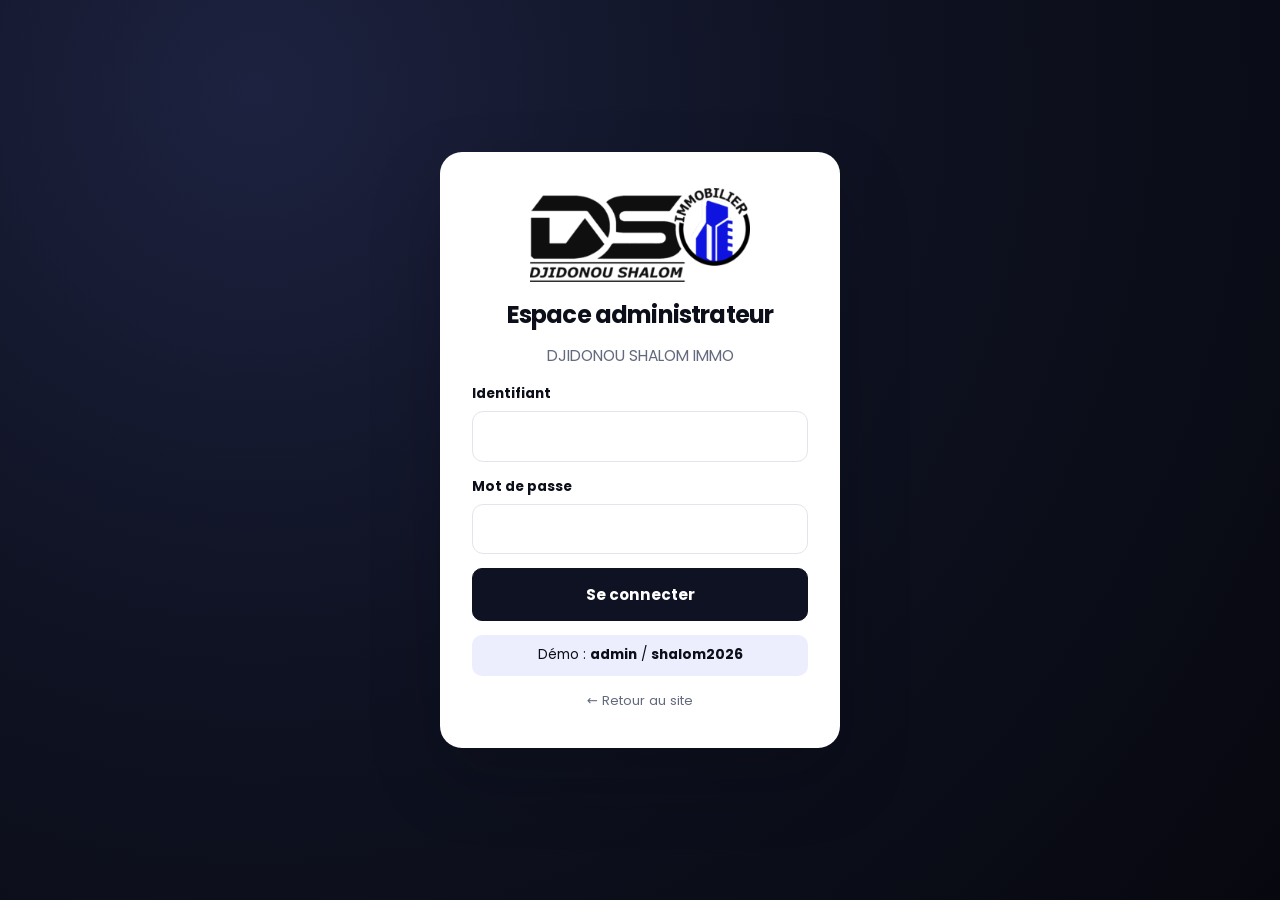
==== commit b23f0c13: "Identité visuelle alignée sur le logo DS Immobilier Logo officiel dans l'en-tête, le pied de page, l" ====
--- a/admin.html
+++ b/admin.html
@@ -4,10 +4,10 @@
   <meta charset="utf-8">
   <meta name="viewport" content="width=device-width, initial-scale=1, viewport-fit=cover">
   <meta name="robots" content="noindex, nofollow">
-  <meta name="theme-color" content="#0c2f2b">
+  <meta name="theme-color" content="#07080f">
   <title>Administration – DJIDONOU SHALOM IMMO</title>
   <link rel="manifest" href="manifest.webmanifest">
-  <link rel="icon" href="assets/img/icon.svg" type="image/svg+xml">
+  <link rel="icon" href="assets/img/favicon.png" type="image/png">
   <link rel="preconnect" href="https://fonts.googleapis.com"><link rel="preconnect" href="https://fonts.gstatic.com" crossorigin>
   <link href="https://fonts.googleapis.com/css2?family=Poppins:wght@300;400;500;600;700;800&display=swap" rel="stylesheet">
   <link rel="stylesheet" href="assets/vendor/leaflet/leaflet.css">
--- a/assets/css/style.css
+++ b/assets/css/style.css
@@ -2,32 +2,33 @@
    DJIDONOU SHALOM IMMO — Design 2.0 (Poppins, animé)
    ========================================================= */
 :root {
-  --green: #0b3b34;
-  --green-2: #125347;
-  --green-3: #1f7a66;
-  --deep: #061f1b;
-  --gold: #c99a48;
-  --gold-2: #e2bd72;
-  --gold-grad: linear-gradient(135deg, #f1d595 0%, #d4a853 45%, #a97b30 100%);
-  --gold-soft: #f7efdf;
-  --cream: #f7f5f0;
+  --green: #0f1222;
+  --green-2: #1d2240;
+  --green-3: #1a22e0;
+  --deep: #07080f;
+  --gold: #1a22e0;
+  --gold-2: #7d8bff;
+  --gold-grad: linear-gradient(135deg, #7d8bff 0%, #2a33ee 48%, #0e13b8 100%);
+  --gold-soft: #eceefe;
+  --cream: #f4f5f9;
   --paper: #ffffff;
-  --ink: #0f1d1a;
-  --muted: #64716d;
-  --line: #e9e5dc;
-  --blue: #2a5bd7;
+  --ink: #0c0e1a;
+  --muted: #646a7d;
+  --line: #e3e5ee;
+  --blue: #1a22e0;
   --danger: #c2412d;
   --radius: 22px;
   --radius-sm: 14px;
-  --shadow: 0 2px 6px rgba(6, 31, 27, .04), 0 12px 32px rgba(6, 31, 27, .07);
-  --shadow-lg: 0 30px 70px rgba(6, 31, 27, .22);
+  --shadow: 0 2px 6px rgba(7, 8, 20, .04), 0 12px 32px rgba(7, 8, 20, .07);
+  --shadow-lg: 0 30px 70px rgba(7, 8, 20, .22);
   --font: 'Poppins', system-ui, -apple-system, 'Segoe UI', Roboto, sans-serif;
   --font-display: var(--font);
   --header-h: 84px;
   --ease: cubic-bezier(.2, .8, .2, 1);
 }
 * { box-sizing: border-box; }
-html { scroll-behavior: smooth; -webkit-text-size-adjust: 100%; }
+html { scroll-behavior: smooth; -webkit-text-size-adjust: 100%; overflow-x: hidden; }
+html, body { overflow-x: clip; }
 body { margin: 0; font-family: var(--font); color: var(--ink); background: var(--paper); line-height: 1.65; font-size: 15.5px; overflow-x: hidden; -webkit-font-smoothing: antialiased; animation: pageIn .6s var(--ease) both; }
 body.leaving { opacity: 0; transform: translateY(8px); transition: opacity .28s, transform .28s; }
 @keyframes pageIn { from { opacity: 0; } to { opacity: 1; } }
@@ -46,13 +47,17 @@
 .note { font-size: .82rem; color: var(--muted); margin: .8em 0 0; }
 .gold-text { background: var(--gold-grad); -webkit-background-clip: text; background-clip: text; color: transparent; }
 [hidden] { display: none !important; }
-::selection { background: var(--gold-2); color: var(--deep); }
+::selection { background: var(--gold); color: #fff; }
 
 /* ---------- Écran d'ouverture ---------- */
 #preloader { position: fixed; inset: 0; z-index: 9999; background: var(--deep); display: grid; place-items: center; transition: clip-path .9s var(--ease); clip-path: inset(0 0 0 0); }
 #preloader.out { clip-path: inset(0 0 100% 0); }
 .pre-in { display: grid; justify-items: center; gap: 18px; color: #fff; }
-.pre-in svg { width: 96px; height: 96px; }
+.pre-logo { width: min(320px, 70vw); animation: logoIn 1.1s var(--ease) both; }
+@keyframes logoIn { from { opacity: 0; transform: scale(.9); filter: blur(8px); } to { opacity: 1; transform: none; filter: none; } }
+.pre-bar { width: 160px; height: 3px; border-radius: 3px; background: rgba(255,255,255,.12); overflow: hidden; }
+.pre-bar i { display: block; height: 100%; background: var(--gold-grad); animation: preBar 1.5s var(--ease) forwards; transform-origin: left; transform: scaleX(0); }
+@keyframes preBar { to { transform: scaleX(1); } }
 .pre-in path { stroke-dasharray: 200; stroke-dashoffset: 200; animation: draw 1.2s var(--ease) forwards; }
 .pre-in path:nth-child(2) { animation-delay: .25s; }
 .pre-in path:nth-child(3) { animation-delay: .5s; }
@@ -70,9 +75,9 @@
 .btn .ico { transition: transform .3s var(--ease); }
 .btn:hover .ico-arrow { transform: translateX(4px); }
 .btn-primary { background: var(--green); color: #fff; }
-.btn-primary:hover { background: var(--green-2); box-shadow: 0 14px 30px rgba(11, 59, 52, .3); }
-.btn-gold { background: var(--gold-grad); color: var(--deep); }
-.btn-gold:hover { box-shadow: 0 14px 34px rgba(201, 154, 72, .45); }
+.btn-primary:hover { background: var(--green-2); box-shadow: 0 14px 30px rgba(15, 18, 34, .3); }
+.btn-gold { background: var(--gold-grad); color: #fff; }
+.btn-gold:hover { box-shadow: 0 14px 34px rgba(26, 34, 224, .45); }
 .btn-outline { border-color: currentColor; color: var(--green); background: transparent; }
 .btn-outline:hover { background: var(--green); border-color: var(--green); color: #fff; }
 .btn-ghost-light { border-color: rgba(255,255,255,.4); color: #fff; backdrop-filter: blur(8px); background: rgba(255,255,255,.06); }
@@ -95,20 +100,24 @@
 
 /* ---------- En-tête ---------- */
 .site-header { position: fixed; top: 0; left: 0; right: 0; z-index: 1000; transition: background .4s, box-shadow .4s, transform .4s var(--ease), border-color .4s; border-bottom: 1px solid transparent; }
-.site-header.scrolled, .site-header.solid { background: rgba(255, 255, 255, .93); backdrop-filter: saturate(160%) blur(18px); -webkit-backdrop-filter: saturate(160%) blur(18px); border-color: rgba(11,59,52,.07); box-shadow: 0 10px 30px rgba(6,31,27,.06); }
+.site-header.scrolled, .site-header.solid { background: rgba(255, 255, 255, .93); backdrop-filter: saturate(160%) blur(18px); -webkit-backdrop-filter: saturate(160%) blur(18px); border-color: rgba(15,18,34,.07); box-shadow: 0 10px 30px rgba(7,8,20,.06); }
 .site-header.hide { transform: translateY(-100%); }
 .nav-in { display: flex; align-items: center; gap: 24px; height: var(--header-h); transition: height .4s var(--ease); }
 .scrolled .nav-in { height: 70px; }
 .logo { display: flex; align-items: center; gap: 12px; color: var(--green); transition: color .3s; }
-.logo-mark svg { width: 46px; height: 46px; transition: transform .6s var(--ease); }
-.logo:hover .logo-mark svg { transform: rotate(-8deg) scale(1.05); }
+.logo img { height: 52px; width: auto; transition: transform .5s var(--ease), height .4s var(--ease); }
+.logo:hover img { transform: scale(1.04); }
+.scrolled .logo img { height: 44px; }
+.logo .l-light { display: none; }
+.logo-light .l-dark, .is-transparent:not(.scrolled) .logo .l-dark, body.nav-open .site-header .logo .l-dark { display: none; }
+.logo-light .l-light, .is-transparent:not(.scrolled) .logo .l-light, body.nav-open .site-header .logo .l-light { display: block; }
 .logo-text { display: flex; flex-direction: column; line-height: 1.1; }
 .logo-text b { font-weight: 700; font-size: 1rem; letter-spacing: .02em; }
 .logo-text i { font-style: normal; font-size: .64rem; letter-spacing: .55em; color: var(--gold); font-weight: 600; }
 .logo-light, .is-transparent:not(.scrolled) .logo { color: #fff; }
 .logo-light .logo-mark, .is-transparent:not(.scrolled) .logo-mark { color: rgba(255,255,255,.14); }
 .main-nav { display: flex; gap: 2px; margin: 0 auto; }
-.main-nav a { position: relative; padding: .6em 1em; border-radius: 999px; font-weight: 500; font-size: .92rem; color: #2b3835; transition: color .3s; }
+.main-nav a { position: relative; padding: .6em 1em; border-radius: 999px; font-weight: 500; font-size: .92rem; color: #2a2f40; transition: color .3s; }
 .main-nav a::after { content: ''; position: absolute; left: 50%; bottom: 4px; width: 5px; height: 5px; border-radius: 50%; background: var(--gold); transform: translateX(-50%) scale(0); transition: transform .35s var(--ease); }
 .main-nav a:hover::after, .main-nav a.active::after { transform: translateX(-50%) scale(1); }
 .main-nav a:hover, .main-nav a.active { color: var(--green); }
@@ -124,8 +133,8 @@
 body.nav-open .mobile-nav a { opacity: 1; transform: none; }
 body.nav-open .mobile-nav a:nth-child(2) { transition-delay: .05s; } body.nav-open .mobile-nav a:nth-child(3) { transition-delay: .1s; } body.nav-open .mobile-nav a:nth-child(4) { transition-delay: .15s; } body.nav-open .mobile-nav a:nth-child(5) { transition-delay: .2s; } body.nav-open .mobile-nav a:nth-child(6) { transition-delay: .25s; } body.nav-open .mobile-nav a:nth-child(n+7) { transition-delay: .3s; }
 .mobile-nav .btn { font-size: 1rem; margin-top: 24px; }
-.mobile-nav .muted-link { font-size: .95rem; color: #9fb5ae; }
-.mobile-nav-foot { margin-top: auto; padding-top: 30px; color: #9fb5ae; font-size: .9rem; display: grid; gap: 6px; }
+.mobile-nav .muted-link { font-size: .95rem; color: #a7adc4; }
+.mobile-nav-foot { margin-top: auto; padding-top: 30px; color: #a7adc4; font-size: .9rem; display: grid; gap: 6px; }
 body.nav-open { overflow: hidden; }
 body.nav-open .site-header .burger { position: relative; z-index: 1600; background: rgba(255,255,255,.1); color: #fff; border-color: rgba(255,255,255,.25); }
 body.nav-open .site-header .logo { position: relative; z-index: 1600; color: #fff; }
@@ -139,7 +148,7 @@
 .slide img { width: 100%; height: 100%; object-fit: cover; transform: scale(1.18); }
 .slide.active img { animation: kenburns 9s linear forwards; }
 @keyframes kenburns { from { transform: scale(1.18) translate(1%, 1%); } to { transform: scale(1.02) translate(-1%, -1%); } }
-.hero::before { content: ''; position: absolute; inset: 0; z-index: 1; background: linear-gradient(180deg, rgba(6,31,27,.55) 0%, rgba(6,31,27,.15) 30%, rgba(6,31,27,.35) 60%, rgba(6,31,27,.92) 100%), linear-gradient(90deg, rgba(6,31,27,.75) 0%, rgba(6,31,27,.1) 70%); }
+.hero::before { content: ''; position: absolute; inset: 0; z-index: 1; background: linear-gradient(180deg, rgba(7,8,20,.55) 0%, rgba(7,8,20,.15) 30%, rgba(7,8,20,.35) 60%, rgba(7,8,20,.92) 100%), linear-gradient(90deg, rgba(7,8,20,.75) 0%, rgba(7,8,20,.1) 70%); }
 .hero-in { position: relative; z-index: 2; padding: 140px 24px 120px; width: 100%; }
 .eyebrow { display: inline-flex; gap: .7em; align-items: center; font-size: .74rem; font-weight: 600; letter-spacing: .26em; text-transform: uppercase; color: var(--gold); margin-bottom: 1.2em; }
 .eyebrow::before { content: ''; width: 30px; height: 1.5px; background: currentColor; }
@@ -160,7 +169,7 @@
 .hero-side { position: absolute; right: 24px; bottom: 130px; z-index: 2; display: grid; gap: 14px; }
 .glass-card { display: flex; gap: 12px; align-items: center; padding: 14px 18px; border-radius: 18px; background: rgba(255,255,255,.1); border: 1px solid rgba(255,255,255,.2); backdrop-filter: blur(16px); -webkit-backdrop-filter: blur(16px); color: #fff; box-shadow: 0 20px 40px rgba(0,0,0,.2); animation: floaty 6s ease-in-out infinite; }
 .glass-card:nth-child(2) { animation-delay: -3s; margin-left: 40px; }
-.glass-card .gc-ico { width: 42px; height: 42px; border-radius: 12px; background: var(--gold-grad); color: var(--deep); display: grid; place-items: center; }
+.glass-card .gc-ico { width: 42px; height: 42px; border-radius: 12px; background: var(--gold-grad); color: #fff; display: grid; place-items: center; }
 .glass-card b { display: block; font-size: .95rem; font-weight: 600; }
 .glass-card small { color: rgba(255,255,255,.75); font-size: .78rem; }
 @keyframes floaty { 0%, 100% { transform: translateY(0); } 50% { transform: translateY(-12px); } }
@@ -179,7 +188,7 @@
 .search-box { background: rgba(255,255,255,.96); color: var(--ink); border-radius: 26px; padding: 10px; box-shadow: 0 30px 80px rgba(0,0,0,.35); max-width: 980px; }
 .search-tabs { display: inline-flex; gap: 4px; padding: 4px; margin: 2px 0 10px 2px; background: var(--cream); border-radius: 999px; }
 .search-tabs button { border: 0; background: transparent; padding: .5em 1.4em; border-radius: 999px; font-weight: 600; font-size: .88rem; color: var(--muted); transition: color .3s, background .3s; }
-.search-tabs button.active { color: #fff; background: var(--green); box-shadow: 0 6px 16px rgba(11,59,52,.3); }
+.search-tabs button.active { color: #fff; background: var(--green); box-shadow: 0 6px 16px rgba(15,18,34,.3); }
 .search-fields { display: grid; grid-template-columns: 1.1fr 1fr 1fr 1fr auto; gap: 6px; }
 .sfield { display: flex; flex-direction: column; padding: 10px 16px; border-radius: 16px; background: var(--cream); min-width: 0; transition: background .25s, box-shadow .25s; }
 .sfield:focus-within { background: #fff; box-shadow: 0 0 0 2px var(--gold-2); }
@@ -201,14 +210,14 @@
 .section-sm { padding: 64px 0; }
 .section.alt { background: var(--cream); }
 .section.dark { background: var(--deep); color: #fff; overflow: hidden; }
-.section.dark .muted { color: #a9bdb7; }
+.section.dark .muted { color: #a7adc4; }
 .sec-head { display: flex; align-items: flex-end; justify-content: space-between; gap: 24px; margin-bottom: 44px; flex-wrap: wrap; }
 .sec-head h2 { margin: 0; max-width: 680px; }
 .sec-head p { margin: .7em 0 0; max-width: 560px; }
 .sec-center { text-align: center; max-width: 760px; margin: 0 auto 56px; }
 .sec-center .eyebrow { justify-content: center; }
 .sec-center .eyebrow::after { content: ''; width: 30px; height: 1.5px; background: currentColor; }
-.big-num { position: absolute; font-size: clamp(8rem, 20vw, 18rem); font-weight: 800; line-height: 1; letter-spacing: -.06em; color: transparent; -webkit-text-stroke: 1px rgba(11,59,52,.07); pointer-events: none; user-select: none; }
+.big-num { position: absolute; font-size: clamp(8rem, 20vw, 18rem); font-weight: 800; line-height: 1; letter-spacing: -.06em; color: transparent; -webkit-text-stroke: 1px rgba(15,18,34,.07); pointer-events: none; user-select: none; }
 .section.dark .big-num { -webkit-text-stroke-color: rgba(255,255,255,.06); }
 
 /* Stats */
@@ -224,11 +233,11 @@
 .quick-cats { display: grid; grid-template-columns: repeat(4, 1fr); gap: 18px; }
 .qcat { position: relative; overflow: hidden; border-radius: var(--radius); aspect-ratio: 4 / 4.6; display: flex; flex-direction: column; justify-content: flex-end; padding: 22px; color: #fff; isolation: isolate; box-shadow: var(--shadow); background: var(--green); }
 .qcat img { position: absolute; inset: 0; width: 100%; height: 100%; object-fit: cover; z-index: -2; transition: transform 1.2s var(--ease); }
-.qcat::before { content: ''; position: absolute; inset: 0; z-index: -1; background: linear-gradient(180deg, rgba(6,31,27,0) 35%, rgba(6,31,27,.9) 100%); transition: background .5s; }
+.qcat::before { content: ''; position: absolute; inset: 0; z-index: -1; background: linear-gradient(180deg, rgba(7,8,20,0) 35%, rgba(7,8,20,.9) 100%); transition: background .5s; }
 .qcat:hover img { transform: scale(1.1); }
-.qcat:hover::before { background: linear-gradient(180deg, rgba(11,59,52,.2) 0%, rgba(6,31,27,.95) 100%); }
+.qcat:hover::before { background: linear-gradient(180deg, rgba(15,18,34,.2) 0%, rgba(7,8,20,.95) 100%); }
 .qcat .qcat-ico { position: absolute; top: 18px; left: 18px; width: 46px; height: 46px; border-radius: 14px; display: grid; place-items: center; background: rgba(255,255,255,.14); backdrop-filter: blur(10px); border: 1px solid rgba(255,255,255,.2); }
-.qcat .qcat-go { position: absolute; top: 18px; right: 18px; width: 42px; height: 42px; border-radius: 50%; display: grid; place-items: center; background: var(--gold-grad); color: var(--deep); transform: scale(0) rotate(-90deg); transition: transform .5s var(--ease); }
+.qcat .qcat-go { position: absolute; top: 18px; right: 18px; width: 42px; height: 42px; border-radius: 50%; display: grid; place-items: center; background: var(--gold-grad); color: #fff; transform: scale(0) rotate(-90deg); transition: transform .5s var(--ease); }
 .qcat:hover .qcat-go { transform: scale(1) rotate(-45deg); }
 .qcat b { font-size: 1.25rem; font-weight: 600; }
 .qcat span { color: rgba(255,255,255,.75); font-size: .86rem; }
@@ -236,18 +245,18 @@
 /* Services */
 .services-grid { display: grid; grid-template-columns: repeat(3, 1fr); gap: 20px; position: relative; }
 .service { position: relative; border-radius: var(--radius); padding: 34px 30px; background: rgba(255,255,255,.035); border: 1px solid rgba(255,255,255,.08); overflow: hidden; transition: transform .5s var(--ease), border-color .4s; isolation: isolate; }
-.service::before { content: ''; position: absolute; inset: 0; z-index: -1; background: radial-gradient(420px circle at var(--mx, 50%) var(--my, 0%), rgba(226,189,114,.16), transparent 45%); opacity: 0; transition: opacity .4s; }
+.service::before { content: ''; position: absolute; inset: 0; z-index: -1; background: radial-gradient(420px circle at var(--mx, 50%) var(--my, 0%), rgba(125,139,255,.16), transparent 45%); opacity: 0; transition: opacity .4s; }
 .service:hover::before { opacity: 1; }
-.service:hover { transform: translateY(-8px); border-color: rgba(226,189,114,.35); }
+.service:hover { transform: translateY(-8px); border-color: rgba(125,139,255,.35); }
 .service-num { position: absolute; top: 22px; right: 26px; font-size: .8rem; font-weight: 600; color: rgba(255,255,255,.3); letter-spacing: .1em; }
-.service-ico { width: 60px; height: 60px; border-radius: 18px; background: var(--gold-grad); color: var(--deep); display: grid; place-items: center; margin-bottom: 22px; box-shadow: 0 12px 26px rgba(201,154,72,.25); transition: transform .6s var(--ease); }
+.service-ico { width: 60px; height: 60px; border-radius: 18px; background: var(--gold-grad); color: #fff; display: grid; place-items: center; margin-bottom: 22px; box-shadow: 0 12px 26px rgba(26,34,224,.25); transition: transform .6s var(--ease); }
 .service:hover .service-ico { transform: rotate(-8deg) scale(1.08); }
 .service-ico .ico { width: 28px; height: 28px; }
 .service h3 { color: #fff; font-size: 1.2rem; }
-.service p { color: #a9bdb7; font-size: .92rem; }
+.service p { color: #a7adc4; font-size: .92rem; }
 .service ul, .checklist { list-style: none; padding: 0; margin: 0; display: grid; gap: 8px; }
 .service li, .checklist li { display: flex; gap: 10px; align-items: flex-start; font-size: .9rem; font-weight: 500; }
-.service li { color: #e4ece9; }
+.service li { color: #e6e8f2; }
 .service li .ico { color: var(--gold-2); margin-top: 3px; }
 .checklist li .ico { color: var(--green-3); margin-top: 3px; }
 .checklist { grid-template-columns: repeat(2, 1fr); margin-top: 16px; }
@@ -272,7 +281,7 @@
 .grid-cards { display: grid; grid-template-columns: repeat(3, 1fr); gap: 24px; }
 .grid-cards.four { grid-template-columns: repeat(4, 1fr); }
 .card { background: var(--paper); border-radius: var(--radius); overflow: hidden; box-shadow: var(--shadow); }
-.prop-card { position: relative; display: flex; flex-direction: column; transition: transform .5s var(--ease), box-shadow .5s var(--ease); will-change: transform; border: 1px solid rgba(11,59,52,.05); }
+.prop-card { position: relative; display: flex; flex-direction: column; transition: transform .5s var(--ease), box-shadow .5s var(--ease); will-change: transform; border: 1px solid rgba(15,18,34,.05); }
 .prop-card:hover { box-shadow: var(--shadow-lg); }
 .prop-card:not(.tilting):hover { transform: translateY(-8px); }
 .prop-card.tilting { transition: transform .12s linear, box-shadow .5s; }
@@ -281,7 +290,7 @@
 .prop-media { position: relative; display: block; aspect-ratio: 4 / 3.1; overflow: hidden; background: var(--green); }
 .prop-img { width: 100%; height: 100%; object-fit: cover; transition: transform 1.2s var(--ease); }
 .prop-card:hover .prop-img { transform: scale(1.09); }
-.prop-media::after { content: ''; position: absolute; inset: 0; background: linear-gradient(180deg, rgba(6,31,27,.35) 0%, transparent 30%, transparent 50%, rgba(6,31,27,.85) 100%); }
+.prop-media::after { content: ''; position: absolute; inset: 0; background: linear-gradient(180deg, rgba(7,8,20,.35) 0%, transparent 30%, transparent 50%, rgba(7,8,20,.85) 100%); }
 .prop-badges { position: absolute; top: 14px; left: 14px; display: flex; flex-wrap: wrap; gap: 6px; z-index: 2; max-width: calc(100% - 70px); }
 .prop-badges.static { position: static; margin-bottom: 14px; max-width: none; }
 .prop-price-tag { position: absolute; left: 16px; bottom: 14px; z-index: 2; color: #fff; font-weight: 700; font-size: 1.35rem; letter-spacing: -.02em; line-height: 1.1; }
@@ -289,9 +298,9 @@
 .prop-price-tag span { display: block; font-size: .68rem; font-weight: 500; letter-spacing: .1em; text-transform: uppercase; color: var(--gold-2); margin-bottom: 3px; }
 .tag { display: inline-flex; gap: 5px; align-items: center; padding: .38em .85em; border-radius: 999px; font-size: .66rem; font-weight: 600; letter-spacing: .05em; text-transform: uppercase; background: rgba(255,255,255,.92); color: var(--ink); backdrop-filter: blur(8px); }
 .tag .ico { width: 12px; height: 12px; }
-.tag-green { background: rgba(11,59,52,.88); color: #fff; }
-.tag-blue { background: rgba(42,91,215,.9); color: #fff; }
-.tag-gold { background: var(--gold-grad); color: var(--deep); }
+.tag-green { background: rgba(15,18,34,.88); color: #fff; }
+.tag-blue { background: rgba(26,34,224,.9); color: #fff; }
+.tag-gold { background: var(--gold-grad); color: #fff; }
 .tag-dark { background: rgba(15,15,15,.85); color: #fff; }
 .tag-light { background: var(--gold-soft); color: var(--green); }
 .prop-plan-mini { position: absolute; right: 14px; bottom: 14px; z-index: 2; width: 62px; height: 68px; border-radius: 12px; background: rgba(255,255,255,.94); color: var(--green); padding: 3px; box-shadow: 0 6px 18px rgba(0,0,0,.25); transition: transform .5s var(--ease); }
@@ -310,7 +319,7 @@
 .prop-card:hover .prop-title a { background-size: 100% 1.5px; }
 .prop-loc { color: var(--muted); font-size: .85rem; display: flex; gap: 6px; align-items: center; margin: 0; }
 .prop-loc .ico { color: var(--gold); }
-.prop-meta { list-style: none; padding: 14px 0 0; margin: auto 0 0; border-top: 1px dashed var(--line); display: flex; gap: 8px; flex-wrap: wrap; font-size: .78rem; color: #364441; font-weight: 500; }
+.prop-meta { list-style: none; padding: 14px 0 0; margin: auto 0 0; border-top: 1px dashed var(--line); display: flex; gap: 8px; flex-wrap: wrap; font-size: .78rem; color: #33384a; font-weight: 500; }
 .prop-loc + .prop-meta { margin-top: 16px; }
 .prop-meta li { display: flex; gap: 6px; align-items: center; background: var(--cream); padding: 5px 10px; border-radius: 999px; }
 .prop-meta .ico { color: var(--green-3); width: 15px; height: 15px; }
@@ -321,12 +330,12 @@
 
 /* Plan parcelle */
 .plan { width: 100%; height: 100%; color: var(--green); }
-.plan-lot { fill: rgba(201, 154, 72, .16); stroke: var(--gold); stroke-width: 2; stroke-dasharray: 6 4; animation: dash 20s linear infinite; }
+.plan-lot { fill: rgba(26, 34, 224, .16); stroke: var(--gold); stroke-width: 2; stroke-dasharray: 6 4; animation: dash 20s linear infinite; }
 @keyframes dash { to { stroke-dashoffset: -200; } }
 .plan.mini .plan-lot { stroke-width: 4; }
 .plan-borne { fill: var(--green); }
-.plan-road { fill: #dcd7cb; }
-.plan-road-t { font: 600 7px var(--font); letter-spacing: .3em; fill: #8a8577; }
+.plan-road { fill: #dfe1ea; }
+.plan-road-t { font: 600 7px var(--font); letter-spacing: .3em; fill: #80869a; }
 .plan-dim { font: 600 10px var(--font); fill: var(--green); }
 .plan-area { font: 700 17px var(--font); fill: var(--green); }
 .plan-sub { font: 500 8px var(--font); fill: var(--muted); letter-spacing: .08em; }
@@ -336,7 +345,7 @@
 .plan.mini .plan-area { font-size: 26px; }
 
 /* ---------- Carte ---------- */
-.map { width: 100%; border-radius: var(--radius); overflow: hidden; background: #dfe6e2; z-index: 1; }
+.map { width: 100%; border-radius: var(--radius); overflow: hidden; background: #e3e6ee; z-index: 1; }
 .map-lg { height: 560px; box-shadow: var(--shadow-lg); }
 .map-md { height: 340px; }
 .map-off { padding: 40px; text-align: center; color: var(--muted); }
@@ -356,37 +365,37 @@
 .map-split { display: grid; grid-template-columns: 1fr 1.6fr; gap: 56px; align-items: center; }
 .legend { display: flex; flex-direction: column; gap: 14px; margin: 26px 0 32px; }
 .legend span { display: flex; gap: 12px; align-items: center; font-weight: 500; }
-.legend i { width: 14px; height: 14px; border-radius: 50%; background: var(--green); box-shadow: 0 0 0 5px rgba(11,59,52,.12); }
-.legend i.loc { background: var(--blue); box-shadow: 0 0 0 5px rgba(42,91,215,.12); }
+.legend i { width: 14px; height: 14px; border-radius: 50%; background: var(--green); box-shadow: 0 0 0 5px rgba(15,18,34,.12); }
+.legend i.loc { background: var(--blue); box-shadow: 0 0 0 5px rgba(26,34,224,.12); }
 .city-pills { display: flex; flex-wrap: wrap; gap: 8px; margin-bottom: 28px; }
 .city-pills a { padding: 7px 14px; border-radius: 999px; border: 1px solid var(--line); font-size: .84rem; font-weight: 500; transition: .3s; }
 .city-pills a:hover { background: var(--green); color: #fff; border-color: var(--green); }
 
 /* ---------- Étapes ---------- */
 .steps { display: grid; grid-template-columns: repeat(4, 1fr); gap: 20px; counter-reset: s; position: relative; }
-.steps::before { content: ''; position: absolute; left: 6%; right: 6%; top: 58px; height: 1px; background: linear-gradient(90deg, transparent, rgba(226,189,114,.5), transparent); }
+.steps::before { content: ''; position: absolute; left: 6%; right: 6%; top: 58px; height: 1px; background: linear-gradient(90deg, transparent, rgba(125,139,255,.5), transparent); }
 .step { position: relative; padding: 30px 26px; border-radius: var(--radius); background: rgba(255,255,255,.035); border: 1px solid rgba(255,255,255,.08); transition: transform .5s var(--ease), background .4s; }
 .step:hover { transform: translateY(-8px); background: rgba(255,255,255,.07); }
-.step::before { counter-increment: s; content: '0' counter(s); width: 56px; height: 56px; border-radius: 50%; display: grid; place-items: center; font-weight: 700; font-size: 1.05rem; color: var(--deep); background: var(--gold-grad); margin-bottom: 20px; box-shadow: 0 0 0 8px rgba(226,189,114,.12); position: relative; }
+.step::before { counter-increment: s; content: '0' counter(s); width: 56px; height: 56px; border-radius: 50%; display: grid; place-items: center; font-weight: 700; font-size: 1.05rem; color: #fff; background: var(--gold-grad); margin-bottom: 20px; box-shadow: 0 0 0 8px rgba(125,139,255,.12); position: relative; }
 .step h3 { color: #fff; }
-.step p { color: #a9bdb7; font-size: .9rem; margin: 0; }
+.step p { color: #a7adc4; font-size: .9rem; margin: 0; }
 
 /* Simulateur */
 .sim { display: grid; grid-template-columns: 1.25fr 1fr; gap: 24px; align-items: stretch; }
 .sim-in { display: grid; gap: 22px; }
 .sim-in label { display: grid; gap: 10px; font-weight: 600; font-size: .88rem; }
 .sim-in label b { color: var(--gold); float: right; }
-.sim-in input[type=number] { padding: 14px 16px; border: 1.5px solid var(--line); border-radius: 14px; background: var(--paper); font-weight: 600; font-size: 1.05rem; outline: none; }
+.sim-in input[type=number] { width: 100%; min-width: 0; padding: 14px 16px; border: 1.5px solid var(--line); border-radius: 14px; background: var(--paper); font-weight: 600; font-size: 1.05rem; outline: none; }
 .sim-in input[type=number]:focus { border-color: var(--gold); }
 input[type=range] { -webkit-appearance: none; appearance: none; width: 100%; height: 6px; border-radius: 6px; background: var(--line); outline: none; }
 input[type=range]::-webkit-slider-thumb { -webkit-appearance: none; width: 22px; height: 22px; border-radius: 50%; background: var(--green); border: 4px solid #fff; box-shadow: 0 2px 10px rgba(0,0,0,.25); cursor: pointer; transition: transform .2s; }
 input[type=range]::-webkit-slider-thumb:hover { transform: scale(1.2); }
 input[type=range]::-moz-range-thumb { width: 18px; height: 18px; border-radius: 50%; background: var(--green); border: 4px solid #fff; box-shadow: 0 2px 10px rgba(0,0,0,.25); }
 .sim-out { background: linear-gradient(150deg, var(--green) 0%, var(--deep) 100%); color: #fff; border-radius: var(--radius); padding: 26px; display: grid; gap: 14px; align-content: center; position: relative; overflow: hidden; }
-.sim-out::before { content: ''; position: absolute; right: -60px; top: -60px; width: 180px; height: 180px; border-radius: 50%; border: 30px solid rgba(226,189,114,.12); }
+.sim-out::before { content: ''; position: absolute; right: -60px; top: -60px; width: 180px; height: 180px; border-radius: 50%; border: 30px solid rgba(125,139,255,.12); }
 .sim-out div { display: flex; justify-content: space-between; gap: 10px; flex-wrap: wrap; border-bottom: 1px solid rgba(255,255,255,.12); padding-bottom: 12px; position: relative; }
 .sim-out div:last-child { border: 0; padding: 0; }
-.sim-out span { color: #a9bdb7; font-size: .86rem; }
+.sim-out span { color: #a7adc4; font-size: .86rem; }
 .sim-out b { font-weight: 600; }
 .sim-out .sim-main b { font-size: 1.7rem; font-weight: 700; background: var(--gold-grad); -webkit-background-clip: text; background-clip: text; color: transparent; }
 .sim-card { background: var(--paper); border-radius: 28px; padding: 40px; box-shadow: var(--shadow-lg); }
@@ -399,7 +408,7 @@
 .split-media .img-small { position: absolute; right: -30px; top: 40px; width: 42%; aspect-ratio: 1; border-radius: 22px; overflow: hidden; border: 6px solid var(--paper); box-shadow: var(--shadow-lg); background: var(--green); }
 .split-media .img-small img { width: 100%; height: 100%; object-fit: cover; }
 .split-media .float-card { position: absolute; left: -28px; bottom: 40px; background: var(--paper); border-radius: 20px; padding: 18px 22px; box-shadow: var(--shadow-lg); display: flex; gap: 14px; align-items: center; max-width: 300px; animation: floaty 6s ease-in-out infinite; }
-.float-card .ico { width: 44px; height: 44px; padding: 10px; border-radius: 14px; background: var(--gold-grad); color: var(--deep); }
+.float-card .ico { width: 44px; height: 44px; padding: 10px; border-radius: 14px; background: var(--gold-grad); color: #fff; }
 .float-card b { display: block; font-size: 1rem; font-weight: 600; }
 .float-card span { font-size: .82rem; color: var(--muted); }
 .ticks { list-style: none; padding: 0; margin: 26px 0 34px; display: grid; gap: 16px; }
@@ -415,9 +424,9 @@
 .testi::before { content: '“'; position: absolute; right: 24px; top: 4px; font-size: 6rem; line-height: 1; font-weight: 700; background: var(--gold-grad); -webkit-background-clip: text; background-clip: text; color: transparent; opacity: .35; }
 .stars { color: var(--gold); display: flex; gap: 2px; margin-bottom: 16px; }
 .stars .ico path { fill: currentColor; }
-.testi blockquote { margin: 0 0 24px; font-size: .97rem; line-height: 1.75; flex: 1; color: #2b3835; }
+.testi blockquote { margin: 0 0 24px; font-size: .97rem; line-height: 1.75; flex: 1; color: #2a2f40; }
 .testi figcaption { display: flex; gap: 12px; align-items: center; }
-.avatar { width: 48px; height: 48px; border-radius: 50%; background: var(--gold-grad); color: var(--deep); display: grid; place-items: center; font-weight: 700; font-size: 1.1rem; }
+.avatar { width: 48px; height: 48px; border-radius: 50%; background: var(--gold-grad); color: #fff; display: grid; place-items: center; font-weight: 700; font-size: 1.1rem; }
 .testi b { font-weight: 600; }
 .testi small { display: block; color: var(--muted); }
 
@@ -425,8 +434,8 @@
 .cta-band { position: relative; overflow: hidden; border-radius: 32px; color: #fff; padding: 90px 64px; display: grid; grid-template-columns: 1.4fr 1fr; gap: 40px; align-items: center; isolation: isolate; background: var(--green); }
 .cta-bg { position: absolute; inset: -20% 0; z-index: -2; }
 .cta-bg img { width: 100%; height: 100%; object-fit: cover; }
-.cta-band::before { content: ''; position: absolute; inset: 0; z-index: -1; background: linear-gradient(100deg, rgba(6,31,27,.95) 0%, rgba(11,59,52,.8) 55%, rgba(11,59,52,.4) 100%); }
-.cta-band p { color: #cfe0da; }
+.cta-band::before { content: ''; position: absolute; inset: 0; z-index: -1; background: linear-gradient(100deg, rgba(7,8,20,.95) 0%, rgba(15,18,34,.8) 55%, rgba(15,18,34,.4) 100%); }
+.cta-band p { color: #d3d7ea; }
 .cta-band .btns { display: flex; gap: 12px; flex-wrap: wrap; justify-content: flex-end; }
 
 /* FAQ */
@@ -443,14 +452,14 @@
 /* ---------- Formulaires ---------- */
 .form { display: grid; gap: 12px; }
 .form input, .form select, .form textarea { width: 100%; padding: 14px 16px; border: 1.5px solid var(--line); border-radius: 14px; background: var(--paper); outline: none; transition: border-color .25s, box-shadow .25s; font-size: .93rem; }
-.form input:focus, .form select:focus, .form textarea:focus { border-color: var(--gold); box-shadow: 0 0 0 4px rgba(201,154,72,.15); }
+.form input:focus, .form select:focus, .form textarea:focus { border-color: var(--gold); box-shadow: 0 0 0 4px rgba(26,34,224,.15); }
 .form .row { display: grid; grid-template-columns: 1fr 1fr; gap: 12px; }
 .lbl { display: grid; gap: 6px; font-size: .8rem; font-weight: 600; color: var(--muted); }
 .seg { display: flex; background: var(--cream); padding: 4px; border-radius: 14px; gap: 4px; }
 .seg label { flex: 1; position: relative; }
 .seg input { position: absolute; left: 0; top: 0; width: 1px; height: 1px; opacity: 0; pointer-events: none; }
 .seg span { display: block; text-align: center; padding: 9px 6px; border-radius: 10px; font-weight: 600; font-size: .82rem; cursor: pointer; color: var(--muted); transition: .25s; }
-.seg input:checked + span { background: var(--green); color: #fff; box-shadow: 0 4px 12px rgba(11,59,52,.25); }
+.seg input:checked + span { background: var(--green); color: #fff; box-shadow: 0 4px 12px rgba(15,18,34,.25); }
 .form-done { text-align: center; padding: 10px 0; animation: fadeUp .6s var(--ease); }
 .form-done > .ico { width: 60px; height: 60px; padding: 14px; border-radius: 50%; background: #e3f5ea; color: #1f8a4c; margin: 0 auto 12px; }
 .form-done b { display: block; font-size: 1.15rem; margin-bottom: 6px; font-weight: 600; }
@@ -461,7 +470,7 @@
 .page-hero { position: relative; color: #fff; padding: calc(var(--header-h) + 60px) 0 120px; overflow: hidden; background: var(--deep); isolation: isolate; }
 .page-hero-bg { position: absolute; inset: -10% 0; z-index: -2; }
 .page-hero-bg img { width: 100%; height: 100%; object-fit: cover; animation: kenburns 14s linear forwards; }
-.page-hero::before { content: ''; position: absolute; inset: 0; z-index: -1; background: linear-gradient(100deg, rgba(6,31,27,.95) 0%, rgba(6,31,27,.75) 50%, rgba(6,31,27,.45) 100%); }
+.page-hero::before { content: ''; position: absolute; inset: 0; z-index: -1; background: linear-gradient(100deg, rgba(7,8,20,.95) 0%, rgba(7,8,20,.75) 50%, rgba(7,8,20,.45) 100%); }
 .page-hero h1 { font-size: clamp(2.1rem, 4.6vw, 3.6rem); }
 .page-hero p { color: rgba(255,255,255,.78); max-width: 640px; margin: 0; font-weight: 300; font-size: 1.05rem; }
 .page-hero .crumbs, .page-hero .crumbs a { color: rgba(255,255,255,.65); }
@@ -496,7 +505,7 @@
 .empty > .ico { width: 60px; height: 60px; padding: 14px; border-radius: 50%; background: var(--gold-soft); color: var(--gold); margin: 0 auto 14px; }
 .empty p { color: var(--muted); max-width: 440px; margin: 0 auto 20px; }
 .alert-box { background: linear-gradient(130deg, var(--green), var(--deep)); color: #fff; border-radius: var(--radius); padding: 30px; margin-top: 30px; display: grid; grid-template-columns: 1fr 1.6fr; gap: 24px; align-items: center; }
-.alert-box .muted { color: #a9bdb7 !important; }
+.alert-box .muted { color: #a7adc4 !important; }
 .alert-box .form { grid-template-columns: 1fr 1fr 1fr auto; }
 .alert-box .form input { background: rgba(255,255,255,.08); border-color: rgba(255,255,255,.15); color: #fff; }
 .alert-box .form input::placeholder { color: rgba(255,255,255,.6); }
@@ -524,10 +533,10 @@
 .gallery.single { grid-template-columns: 2fr 1fr; }
 .gallery.single .g-plan { grid-column: 2; grid-row: 1 / 3; }
 .gallery.sides-1 .g-plan { grid-column: 2 / 4; }
-.g-more { position: absolute; inset: 0; background: rgba(6,31,27,.55); color: #fff; display: grid; place-items: center; font-size: 1.6rem; font-weight: 600; }
+.g-more { position: absolute; inset: 0; background: rgba(7,8,20,.55); color: #fff; display: grid; place-items: center; font-size: 1.6rem; font-weight: 600; }
 .detail-grid { display: grid; grid-template-columns: 1fr 390px; gap: 28px; margin-top: 30px; }
-.detail-main { display: grid; gap: 22px; align-content: start; min-width: 0; }
-.panel { background: var(--paper); border-radius: var(--radius); padding: 30px; box-shadow: var(--shadow); border: 1px solid rgba(11,59,52,.05); }
+.detail-main { display: grid; grid-template-columns: minmax(0, 1fr); gap: 22px; align-content: start; min-width: 0; }
+.panel { background: var(--paper); border-radius: var(--radius); padding: 30px; box-shadow: var(--shadow); border: 1px solid rgba(15,18,34,.05); }
 .panel h2 { font-size: 1.3rem; margin-bottom: 18px; }
 .specs { display: grid; grid-template-columns: repeat(auto-fill, minmax(150px, 1fr)); gap: 12px; }
 .spec { background: var(--cream); border-radius: 16px; padding: 16px; display: grid; gap: 2px; transition: transform .4s var(--ease), background .3s; }
@@ -535,7 +544,7 @@
 .spec .ico { color: var(--gold); width: 22px; height: 22px; margin-bottom: 6px; }
 .spec span { font-size: .76rem; color: var(--muted); font-weight: 500; }
 .spec b { font-size: .98rem; font-weight: 600; }
-.lead-text { font-size: 1rem; color: #34413d; }
+.lead-text { font-size: 1rem; color: #33384a; }
 .steps-mini { display: grid; grid-template-columns: repeat(3, 1fr); gap: 14px; }
 .steps-mini div { display: grid; gap: 4px; padding: 18px; border-radius: 16px; border: 1px dashed var(--gold); }
 .steps-mini .ico { color: var(--green); width: 26px; height: 26px; }
@@ -548,7 +557,7 @@
 .contact-card h3 { margin: 0; font-size: 1.25rem; }
 .contact-card p { margin: 0 0 6px; font-size: .88rem; }
 .mobile-cta { display: none; }
-.lightbox { position: fixed; inset: 0; z-index: 3000; background: rgba(4, 16, 14, .96); display: grid; place-items: center; animation: pageIn .3s; }
+.lightbox { position: fixed; inset: 0; z-index: 3000; background: rgba(4, 5, 12, .96); display: grid; place-items: center; animation: pageIn .3s; }
 .lightbox img { max-width: 92vw; max-height: 84vh; border-radius: 12px; object-fit: contain; }
 .lightbox button { position: absolute; background: rgba(255,255,255,.1); border: 0; color: #fff; width: 54px; height: 54px; border-radius: 50%; font-size: 2rem; display: grid; place-items: center; transition: background .2s; }
 .lightbox button:hover { background: rgba(255,255,255,.22); }
@@ -559,7 +568,7 @@
 
 /* Services page */
 .svc-list { display: grid; gap: 18px; }
-.svc-row { display: grid; grid-template-columns: 70px 64px 1fr; gap: 26px; align-items: start; background: var(--paper); border-radius: var(--radius); padding: 32px; box-shadow: var(--shadow); scroll-margin-top: 110px; transition: transform .5s var(--ease), box-shadow .5s; border: 1px solid rgba(11,59,52,.05); }
+.svc-row { display: grid; grid-template-columns: 70px 64px 1fr; gap: 26px; align-items: start; background: var(--paper); border-radius: var(--radius); padding: 32px; box-shadow: var(--shadow); scroll-margin-top: 110px; transition: transform .5s var(--ease), box-shadow .5s; border: 1px solid rgba(15,18,34,.05); }
 .svc-row:hover { transform: translateX(8px); box-shadow: var(--shadow-lg); }
 .svc-num { font-size: 2.6rem; font-weight: 700; line-height: 1; background: var(--gold-grad); -webkit-background-clip: text; background-clip: text; color: transparent; }
 .svc-row .service-ico { margin: 0; }
@@ -577,7 +586,7 @@
 a.cinfo:hover b { color: var(--gold); }
 
 /* ---------- Pied de page ---------- */
-.site-footer { background: var(--deep); color: #a9bdb7; padding: 0; position: relative; overflow: hidden; }
+.site-footer { background: var(--deep); color: #a7adc4; padding: 0; position: relative; overflow: hidden; }
 .footer-cta { border-bottom: 1px solid rgba(255,255,255,.08); padding: 70px 0; }
 .footer-cta .container { display: flex; justify-content: space-between; align-items: center; gap: 30px; flex-wrap: wrap; }
 .footer-cta h2 { color: #fff; margin: 0; max-width: 640px; }
@@ -588,10 +597,11 @@
 .site-footer a { transition: color .25s; }
 .site-footer a:hover { color: var(--gold-2); }
 .footer-grid a, .footer-grid span { display: inline-flex; gap: 8px; align-items: center; }
+.site-footer .logo img { height: 70px; }
 .footer-about { margin: 18px 0 22px; font-size: .9rem; max-width: 340px; }
 .socials { display: flex; gap: 10px; }
 .socials a { width: 42px; height: 42px; border-radius: 50%; border: 1px solid rgba(255,255,255,.16); display: grid !important; place-items: center; font-weight: 600; font-size: .78rem; color: #fff; transition: .3s var(--ease); }
-.socials a:hover { background: var(--gold-grad); border-color: transparent; color: var(--deep) !important; transform: translateY(-3px); }
+.socials a:hover { background: var(--gold-grad); border-color: transparent; color: #fff !important; transform: translateY(-3px); }
 .footer-bottom { border-top: 1px solid rgba(255,255,255,.08); padding: 22px 24px; display: flex; justify-content: space-between; gap: 14px; flex-wrap: wrap; font-size: .82rem; }
 .footer-word { font-size: clamp(3rem, 11vw, 10rem); font-weight: 800; letter-spacing: -.05em; line-height: .9; text-align: center; color: transparent; -webkit-text-stroke: 1px rgba(255,255,255,.1); white-space: nowrap; padding: 10px 0 20px; user-select: none; overflow: hidden; }
 .wa-float { position: fixed; right: 22px; bottom: 22px; z-index: 900; width: 60px; height: 60px; border-radius: 50%; background: #1fae58; color: #fff; display: grid; place-items: center; box-shadow: 0 12px 30px rgba(31,174,88,.45); transition: transform .3s var(--ease); }
@@ -653,7 +663,7 @@
   .filters { position: fixed; inset: 0; z-index: 2100; border-radius: 0; max-height: none; top: 0; transform: translateY(100%); transition: transform .5s var(--ease); }
   body.filters-open .filters { transform: none; }
   .filters-close { display: inline-grid; }
-  .detail-grid { grid-template-columns: 1fr; }
+  .detail-grid { grid-template-columns: minmax(0, 1fr); }
   .sticky { position: static; }
   .gallery { grid-template-columns: 1fr 1fr; grid-template-rows: 280px 150px; }
   .g-main { grid-column: 1 / 3; grid-row: 1; }
@@ -681,9 +691,7 @@
 @media (max-width: 640px) {
   body { font-size: 15px; }
   .container { padding: 0 18px; }
-  .logo-mark svg { width: 40px; height: 40px; }
-  .logo-text b { font-size: .86rem; }
-  .logo-text i { font-size: .58rem; }
+  .logo img, .scrolled .logo img { height: 40px; }
   .hero { align-items: flex-end; }
   .hero-in { padding: 110px 18px 76px; }
   .hero h1 { font-size: clamp(2.1rem, 9.6vw, 3rem); }
@@ -710,7 +718,7 @@
   .stat b { font-size: 1.9rem; }
   .stat span { font-size: .78rem; }
   .cta-band { padding: 50px 26px; border-radius: 26px; }
-  .sim { grid-template-columns: 1fr; }
+  .sim { grid-template-columns: minmax(0, 1fr); }
   .sim-card { padding: 22px; border-radius: 22px; }
   .split-media .img-small { width: 38%; top: -20px; }
   .split-media .float-card { right: 10px; bottom: 16px; }
@@ -731,3 +739,9 @@
   .page-hero { padding: calc(var(--header-h) + 36px) 0 100px; }
   .gallery { grid-template-rows: 240px 120px; border-radius: 20px; }
 }
+
+/* Texte en dégradé plus lumineux sur fonds sombres */
+.hero .rotator > span, .section.dark .gold-text, .cta-band .gold-text, .site-footer .gold-text, .page-hero .gold-text { background-image: linear-gradient(135deg, #c3cbff 0%, #8693ff 45%, #4d5bff 100%); }
+.logo img { height: 60px; }
+.scrolled .logo img { height: 48px; }
+@media (max-width: 640px) { .logo img, .scrolled .logo img { height: 42px; } }
--- a/assets/css/admin.css
+++ b/assets/css/admin.css
@@ -1,7 +1,7 @@
 /* =========================================================
    DJIDONOU SHALOM IMMO — Espace administrateur
    ========================================================= */
-body.admin { background: #f3f1ec; min-height: 100vh; }
+body.admin { background: #f3f4f8; min-height: 100vh; }
 .small { font-size: .82rem; }
 .a-btn { display: inline-flex; align-items: center; gap: .5em; padding: .62em 1.05em; border-radius: 10px; border: 1px solid var(--line); background: var(--paper); font-weight: 700; font-size: .87rem; transition: .15s; white-space: nowrap; cursor: pointer; }
 .a-btn:hover { border-color: var(--green-3); color: var(--green); }
@@ -18,9 +18,9 @@
 .a-link { margin-left: auto; background: none; border: 0; color: var(--gold); font: 700 .8rem var(--font); }
 
 /* Connexion */
-.login-wrap { min-height: 100vh; display: grid; place-items: center; padding: 20px; background: radial-gradient(circle at 20% 10%, #1d5c52 0, #0f3b36 45%, #0a2724 100%); }
+.login-wrap { min-height: 100vh; display: grid; place-items: center; padding: 20px; background: radial-gradient(circle at 20% 10%, #1d2240 0, #0f1222 45%, #07080f 100%); }
 .login-card { width: 100%; max-width: 400px; background: var(--paper); border-radius: 22px; padding: 36px 32px; display: grid; gap: 14px; box-shadow: var(--shadow-lg); text-align: center; }
-.login-logo svg { width: 60px; height: 60px; margin: 0 auto; }
+.login-logo img { width: 220px; margin: 0 auto; }
 .login-card h1 { font-size: 1.5rem; margin: 6px 0 0; }
 .login-card p { margin: 0; }
 .login-card label { display: grid; gap: 6px; text-align: left; font-weight: 700; font-size: .85rem; }
@@ -30,21 +30,22 @@
 
 /* Mise en page */
 .a-layout { display: grid; grid-template-columns: 250px 1fr; min-height: 100vh; }
-.a-side { background: #0c2f2b; color: #c6d6d1; display: flex; flex-direction: column; position: sticky; top: 0; height: 100vh; padding: 18px 12px; z-index: 50; }
+.a-side { background: #0b0d1c; color: #c6d6d1; display: flex; flex-direction: column; position: sticky; top: 0; height: 100vh; padding: 18px 12px; z-index: 50; }
 .a-brand { display: flex; gap: 10px; align-items: center; padding: 6px 10px 22px; color: #fff; }
-.a-brand svg { width: 40px; height: 40px; }
+.a-brand { flex-direction: column; align-items: flex-start !important; }
+.a-brand img { width: 170px; }
 .a-brand b { display: block; font-family: var(--font-display); letter-spacing: .05em; }
 .a-brand small { color: var(--gold-2); font-size: .72rem; letter-spacing: .16em; text-transform: uppercase; }
 .a-side nav { display: grid; gap: 2px; }
 .a-side nav button, .a-side-foot a, .a-side-foot button { display: flex; gap: 12px; align-items: center; width: 100%; background: none; border: 0; color: inherit; padding: 11px 12px; border-radius: 10px; font-weight: 600; font-size: .92rem; text-align: left; }
 .a-side nav button:hover, .a-side-foot a:hover, .a-side-foot button:hover { background: rgba(255,255,255,.06); color: #fff; }
-.a-side nav button.active { background: rgba(212,175,106,.16); color: #fff; }
+.a-side nav button.active { background: rgba(125,139,255,.16); color: #fff; }
 .a-side nav button.active .ico { color: var(--gold-2); }
 .a-side nav em { margin-left: auto; font-style: normal; background: var(--gold); color: #fff; border-radius: 10px; font-size: .72rem; font-weight: 800; padding: 1px 7px; }
 .a-side nav em:empty { display: none; }
 .a-side-foot { margin-top: auto; border-top: 1px solid rgba(255,255,255,.08); padding-top: 10px; }
 .a-main { min-width: 0; }
-.a-top { position: sticky; top: 0; z-index: 40; display: flex; align-items: center; gap: 14px; padding: 16px 28px; background: rgba(243,241,236,.92); backdrop-filter: blur(10px); border-bottom: 1px solid var(--line); }
+.a-top { position: sticky; top: 0; z-index: 40; display: flex; align-items: center; gap: 14px; padding: 16px 28px; background: rgba(243,244,248,.92); backdrop-filter: blur(10px); border-bottom: 1px solid var(--line); }
 .a-top h1 { font-size: 1.45rem; margin: 0; }
 .a-top-actions { margin-left: auto; display: flex; gap: 8px; flex-wrap: wrap; }
 .a-burger { display: none; background: none; border: 0; padding: 6px; }
@@ -93,7 +94,7 @@
 .a-table th { text-align: left; padding: 12px 14px; font-size: .72rem; text-transform: uppercase; letter-spacing: .06em; color: var(--muted); border-bottom: 1px solid var(--line); white-space: nowrap; }
 .a-table td { padding: 12px 14px; border-bottom: 1px solid var(--line); vertical-align: middle; }
 .a-table tr:last-child td { border: 0; }
-.a-table tbody tr:hover { background: #fcfbf8; }
+.a-table tbody tr:hover { background: #fafbfd; }
 .a-table small { display: block; color: var(--muted); font-size: .76rem; }
 .a-table .thumb { width: 72px; }
 .a-table .thumb img { width: 64px; height: 48px; object-fit: cover; border-radius: 8px; }
@@ -125,7 +126,7 @@
 .lead-prop img { width: 60px; height: 46px; border-radius: 8px; object-fit: cover; }
 .lead-prop small { display: block; color: var(--muted); font-size: .76rem; }
 .lead-prop b { font-size: .86rem; }
-.lead-msg { margin: 0; font-size: .9rem; background: #fcfbf8; border-left: 3px solid var(--gold); padding: 10px 12px; border-radius: 0 8px 8px 0; }
+.lead-msg { margin: 0; font-size: .9rem; background: #fafbfd; border-left: 3px solid var(--gold); padding: 10px 12px; border-radius: 0 8px 8px 0; }
 .lead-acts { display: flex; gap: 6px; flex-wrap: wrap; align-items: center; }
 
 /* Gestion locative */
@@ -149,7 +150,7 @@
 .month .ico { width: 14px; height: 14px; }
 
 /* Modale */
-.a-modal { position: fixed; inset: 0; z-index: 4000; background: rgba(10, 25, 23, .55); display: flex; align-items: flex-start; justify-content: center; padding: 40px 16px; overflow-y: auto; }
+.a-modal { position: fixed; inset: 0; z-index: 4000; background: rgba(7, 8, 20, .55); display: flex; align-items: flex-start; justify-content: center; padding: 40px 16px; overflow-y: auto; }
 .a-modal-box { background: var(--paper); border-radius: 20px; width: 100%; max-width: 780px; box-shadow: var(--shadow-lg); }
 .a-modal-box header { display: flex; align-items: center; padding: 20px 24px; border-bottom: 1px solid var(--line); }
 .a-modal-box h2 { font-size: 1.3rem; margin: 0; }
@@ -157,15 +158,15 @@
 .a-modal-body { padding: 22px 24px; }
 .a-form { display: grid; grid-template-columns: 1fr 1fr; gap: 14px; }
 .a-form.one { grid-template-columns: 1fr; }
-.a-form label { display: grid; gap: 6px; font-weight: 700; font-size: .8rem; color: #3d4946; }
+.a-form label { display: grid; gap: 6px; font-weight: 700; font-size: .8rem; color: #3a3f52; }
 .a-form input, .a-form select, .a-form textarea { padding: 11px 12px; border-radius: 10px; border: 1.5px solid var(--line); background: var(--paper); font-weight: 500; font-size: .92rem; width: 100%; }
-.a-form input:focus, .a-form select:focus, .a-form textarea:focus { outline: none; border-color: var(--green-3); box-shadow: 0 0 0 3px rgba(43,122,108,.12); }
+.a-form input:focus, .a-form select:focus, .a-form textarea:focus { outline: none; border-color: var(--green-3); box-shadow: 0 0 0 3px rgba(26,34,224,.12); }
 .a-form .full, .f-sec { grid-column: 1 / -1; }
 .f-sec { font-family: var(--font); font-size: .72rem; text-transform: uppercase; letter-spacing: .12em; color: var(--gold); margin: 8px 0 -4px; border-top: 1px solid var(--line); padding-top: 14px; }
 .f-sec:first-child { border: 0; padding-top: 0; margin-top: 0; }
 .a-check { display: flex !important; align-items: center; gap: 10px !important; font-size: .88rem !important; }
 .a-check input { width: 18px !important; height: 18px; accent-color: var(--green); }
-.f-lbl { display: block; font-weight: 700; font-size: .8rem; margin-bottom: 8px; color: #3d4946; }
+.f-lbl { display: block; font-weight: 700; font-size: .8rem; margin-bottom: 8px; color: #3a3f52; }
 .a-form-foot { display: flex; justify-content: flex-end; gap: 10px; border-top: 1px solid var(--line); padding-top: 16px; margin-top: 4px; }
 .a-map { height: 260px; border-radius: 12px; overflow: hidden; }
 .up-grid { display: flex; flex-wrap: wrap; gap: 8px; margin-bottom: 10px; }
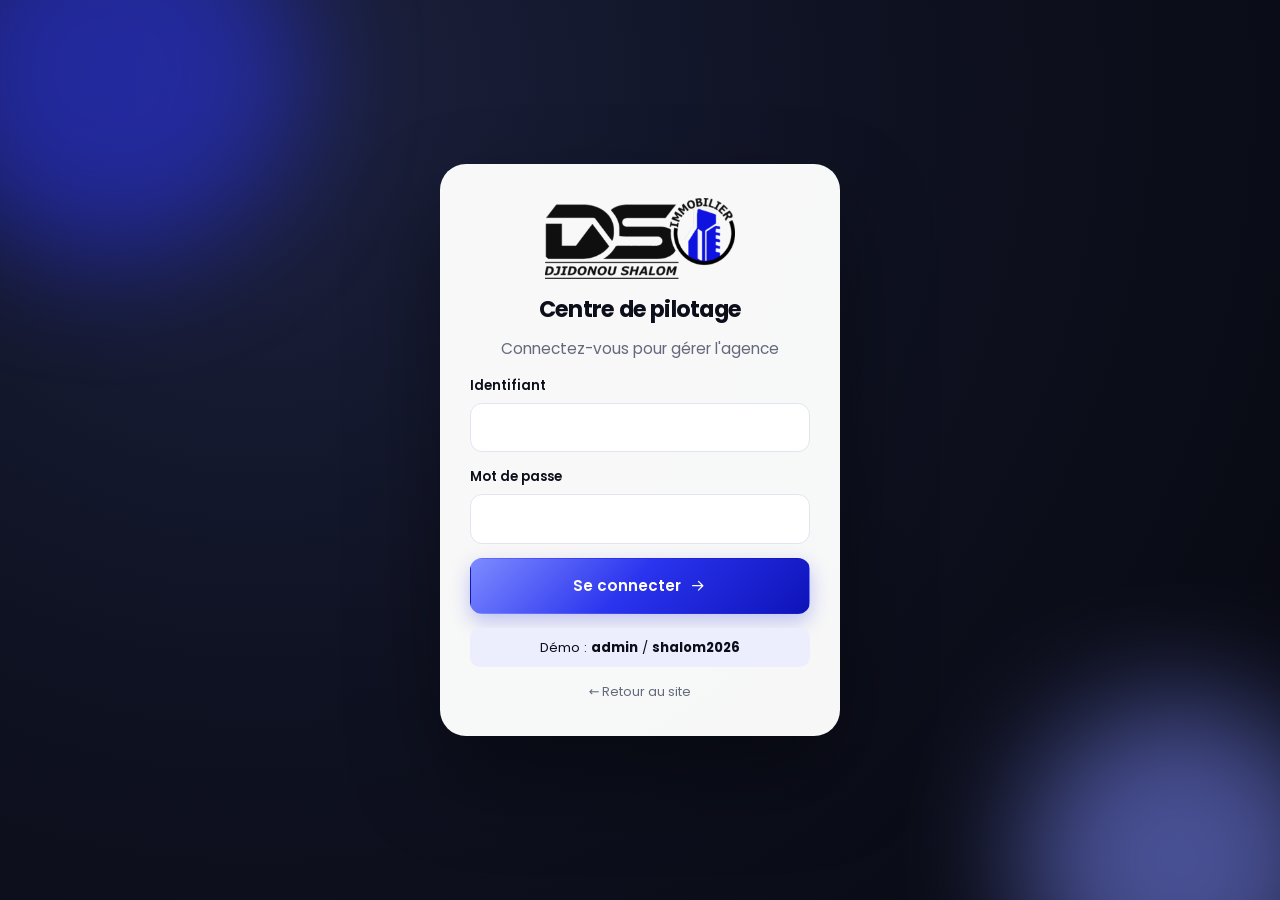
==== commit e18e2174: "Nouveau centre de pilotage pour l'administration, adapté au mobile - tableau de bord Aujourd'hui : t" ====
--- a/admin.html
+++ b/admin.html
@@ -11,14 +11,14 @@
   <link rel="preconnect" href="https://fonts.googleapis.com"><link rel="preconnect" href="https://fonts.gstatic.com" crossorigin>
   <link href="https://fonts.googleapis.com/css2?family=Poppins:wght@300;400;500;600;700;800&display=swap" rel="stylesheet">
   <link rel="stylesheet" href="assets/vendor/leaflet/leaflet.css">
-  <link rel="stylesheet" href="assets/css/style.css">
-  <link rel="stylesheet" href="assets/css/admin.css">
+  <link rel="stylesheet" href="assets/css/style.css?v=10">
+  <link rel="stylesheet" href="assets/css/admin.css?v=10">
 </head>
 <body class="admin" data-page="admin">
 <div id="admin"></div>
 <script src="assets/vendor/leaflet/leaflet.js"></script>
-<script src="assets/js/data.js"></script>
-<script src="assets/js/core.js"></script>
-<script src="assets/js/admin.js"></script>
+<script src="assets/js/data.js?v=10"></script>
+<script src="assets/js/core.js?v=10"></script>
+<script src="assets/js/admin.js?v=10"></script>
 </body>
 </html>
--- a/assets/css/style.css
+++ b/assets/css/style.css
@@ -745,3 +745,31 @@
 .logo img { height: 60px; }
 .scrolled .logo img { height: 48px; }
 @media (max-width: 640px) { .logo img, .scrolled .logo img { height: 42px; } }
+
+/* Menu mobile : l'en-tête (logo + bouton fermer) reste au-dessus du menu ouvert */
+body.nav-open .site-header { z-index: 1700; background: transparent !important; box-shadow: none !important; border-color: transparent !important; backdrop-filter: none !important; -webkit-backdrop-filter: none !important; transform: none !important; }
+body.nav-open .tabbar, body.nav-open .wa-float { visibility: hidden; }
+
+/* Mobile : le panneau de filtres passe au-dessus de l'en-tête et se ferme facilement */
+@media (max-width: 960px) {
+  .list-layout { z-index: auto; }
+  .filters { z-index: 2200; padding: 20px 20px calc(30px + env(safe-area-inset-bottom)); }
+  .filters h3 { position: sticky; top: -20px; background: var(--paper); padding: 14px 0; margin: -20px 0 10px; z-index: 2; }
+  body.filters-open { overflow: hidden; }
+  body.filters-open .tabbar, body.filters-open .wa-float, body.filters-open .site-header { visibility: hidden; }
+}
+
+/* Réseaux sociaux */
+.socials a .ico { width: 18px; height: 18px; }
+.mobile-nav .socials { margin-top: 14px; }
+.mobile-nav .socials a { opacity: 1; transform: none; font-size: 1rem; padding: 0; }
+.cinfo-social .socials { margin-top: 8px; }
+.cinfo-social .socials a { border-color: var(--line); color: var(--green); }
+
+/* Logo plus discret sur mobile */
+@media (max-width: 960px) { .logo img, .scrolled .logo img { height: 40px; } }
+@media (max-width: 640px) {
+  .logo img, .scrolled .logo img { height: 32px; }
+  .site-footer .logo img { height: 50px; }
+  .pre-logo { width: min(220px, 58vw); }
+}
--- a/assets/css/admin.css
+++ b/assets/css/admin.css
@@ -1,195 +1,494 @@
 /* =========================================================
-   DJIDONOU SHALOM IMMO — Espace administrateur
+   DJIDONOU SHALOM IMMO — Centre de pilotage
    ========================================================= */
-body.admin { background: #f3f4f8; min-height: 100vh; }
-.small { font-size: .82rem; }
-.a-btn { display: inline-flex; align-items: center; gap: .5em; padding: .62em 1.05em; border-radius: 10px; border: 1px solid var(--line); background: var(--paper); font-weight: 700; font-size: .87rem; transition: .15s; white-space: nowrap; cursor: pointer; }
-.a-btn:hover { border-color: var(--green-3); color: var(--green); }
-.a-primary { background: var(--green); color: #fff; border-color: var(--green); }
-.a-primary:hover { background: var(--green-2); color: #fff; }
-.a-wa { background: #1fa855; color: #fff; border-color: #1fa855; }
-.a-wa:hover { color: #fff; background: #178a45; }
-.a-btn.danger, .a-icon.danger:hover { color: var(--danger); }
-.a-sm { padding: .45em .8em; font-size: .8rem; }
-.a-icon { width: 34px; height: 34px; border-radius: 9px; display: inline-grid; place-items: center; border: 1px solid transparent; background: transparent; color: var(--muted); }
-.a-icon:hover { background: var(--cream); color: var(--green); }
-.a-icon.on { color: var(--gold); }
-.a-icon.on .ico path { fill: currentColor; }
-.a-link { margin-left: auto; background: none; border: 0; color: var(--gold); font: 700 .8rem var(--font); }
-
-/* Connexion */
-.login-wrap { min-height: 100vh; display: grid; place-items: center; padding: 20px; background: radial-gradient(circle at 20% 10%, #1d2240 0, #0f1222 45%, #07080f 100%); }
-.login-card { width: 100%; max-width: 400px; background: var(--paper); border-radius: 22px; padding: 36px 32px; display: grid; gap: 14px; box-shadow: var(--shadow-lg); text-align: center; }
-.login-logo img { width: 220px; margin: 0 auto; }
-.login-card h1 { font-size: 1.5rem; margin: 6px 0 0; }
+body.admin { background: #f2f3f8; min-height: 100vh; padding-bottom: 0 !important; }
+body.a-lock { overflow: hidden; }
+.small { font-size: .8rem; }
+.grow { flex: 1; }
+.red { color: var(--danger); }
+.hint { display: flex; gap: 8px; align-items: center; color: var(--muted); font-size: .8rem; margin: 0 0 14px; }
+.hint .ico { color: var(--gold); }
+
+/* Boutons */
+.a-btn { display: inline-flex; align-items: center; justify-content: center; gap: .5em; padding: .7em 1.1em; border-radius: 12px; border: 1px solid var(--line); background: var(--paper); font-weight: 600; font-size: .86rem; transition: .2s var(--ease); white-space: nowrap; cursor: pointer; color: var(--ink); }
+.a-btn:hover { border-color: var(--gold); color: var(--gold); transform: translateY(-1px); }
+.a-primary { background: var(--gold-grad); color: #fff !important; border-color: transparent; box-shadow: 0 8px 20px rgba(26,34,224,.25); }
+.a-primary:hover { box-shadow: 0 12px 26px rgba(26,34,224,.35); }
+.a-wa { background: #1fae58; color: #fff !important; border-color: #1fae58; }
+.a-ghost { background: transparent; border-style: dashed; color: var(--muted); }
+.a-btn.danger { color: var(--danger); }
+.a-btn.danger:hover { border-color: var(--danger); }
+.a-sm { padding: .5em .85em; font-size: .78rem; border-radius: 10px; }
+.a-lg { padding: .95em 1.3em; font-size: .95rem; }
+.a-block { width: 100%; margin-top: 12px; }
+.a-round { width: 40px; height: 40px; border-radius: 12px; display: inline-grid; place-items: center; border: 1px solid var(--line); background: var(--paper); color: var(--ink); position: relative; transition: .2s var(--ease); flex: none; }
+.a-round:hover { border-color: var(--gold); color: var(--gold); }
+.a-round .ico { width: 19px; height: 19px; }
+.a-round.sm { width: 34px; height: 34px; border-radius: 10px; }
+.a-round.sm .ico { width: 16px; height: 16px; }
+.a-round.wa { color: #1fae58; }
+.a-round.wa:hover { background: #1fae58; color: #fff; border-color: #1fae58; }
+.a-dot { position: absolute; top: 7px; right: 8px; width: 9px; height: 9px; border-radius: 50%; background: var(--danger); border: 2px solid #fff; animation: ping-r 2s infinite; }
+@keyframes ping-r { 0% { box-shadow: 0 0 0 0 rgba(194,65,45,.5); } 80%, 100% { box-shadow: 0 0 0 8px rgba(194,65,45,0); } }
+.a-link { background: none; border: 0; color: var(--gold); font: 600 .78rem var(--font); padding: 0; cursor: pointer; }
+.av { width: 38px; height: 38px; border-radius: 12px; display: grid; place-items: center; font-style: normal; font-weight: 700; font-size: .8rem; color: #fff; background: var(--gold-grad); flex: none; }
+.av.lg { width: 50px; height: 50px; border-radius: 15px; font-size: 1rem; }
+.av.t-Propriétaire { background: linear-gradient(135deg, #34d399, #059669); }
+.av.t-Locataire { background: linear-gradient(135deg, #fbbf24, #d97706); }
+.av.t-Vendeur { background: linear-gradient(135deg, #f87171, #dc2626); }
+.av.t-Prospect { background: linear-gradient(135deg, #94a3b8, #475569); }
+.pill { display: inline-flex; align-items: center; gap: 4px; padding: 3px 10px; border-radius: 999px; background: var(--cream); font-size: .72rem; font-weight: 600; color: var(--green); }
+.pill.red { background: #fde8e4; color: var(--danger); }
+.pill.green { background: #dcf5e7; color: #13804a; }
+.pill.t-Propriétaire { background: #dcf5e7; color: #13804a; } .pill.t-Locataire { background: #fff2d6; color: #a16207; } .pill.t-Vendeur { background: #fde8e4; color: var(--danger); } .pill.t-Acheteur { background: var(--gold-soft); color: var(--gold); }
+
+/* ---------- Connexion ---------- */
+.login-wrap { min-height: 100vh; min-height: 100svh; display: grid; place-items: center; padding: 20px; background: radial-gradient(circle at 20% 10%, #1d2240 0, #0f1222 45%, #07080f 100%); position: relative; overflow: hidden; }
+.blob { position: absolute; border-radius: 50%; filter: blur(60px); opacity: .55; animation: blob 14s ease-in-out infinite alternate; }
+.blob.b1 { width: 380px; height: 380px; background: #2a33ee; top: -120px; left: -80px; }
+.blob.b2 { width: 320px; height: 320px; background: #7d8bff; bottom: -120px; right: -60px; animation-delay: -6s; }
+@keyframes blob { to { transform: translate(60px, 40px) scale(1.15); } }
+.login-card { position: relative; width: 100%; max-width: 400px; background: rgba(255,255,255,.97); border-radius: 26px; padding: 34px 30px; display: grid; gap: 14px; box-shadow: 0 40px 90px rgba(0,0,0,.4); text-align: center; animation: fadeUp .7s var(--ease); }
+.login-card.shake { animation: shake .4s; }
+@keyframes shake { 25% { transform: translateX(-8px); } 75% { transform: translateX(8px); } }
+.login-logo { width: 190px; margin: 0 auto 4px; }
+.login-card h1 { font-size: 1.4rem; margin: 0; }
 .login-card p { margin: 0; }
-.login-card label { display: grid; gap: 6px; text-align: left; font-weight: 700; font-size: .85rem; }
-.login-card input { padding: 13px 14px; border-radius: 11px; border: 1.5px solid var(--line); }
-.login-card .a-btn { justify-content: center; padding: 13px; font-size: .95rem; }
-.login-hint { background: var(--gold-soft); border-radius: 10px; padding: 9px; font-size: .85rem; }
-
-/* Mise en page */
-.a-layout { display: grid; grid-template-columns: 250px 1fr; min-height: 100vh; }
-.a-side { background: #0b0d1c; color: #c6d6d1; display: flex; flex-direction: column; position: sticky; top: 0; height: 100vh; padding: 18px 12px; z-index: 50; }
-.a-brand { display: flex; gap: 10px; align-items: center; padding: 6px 10px 22px; color: #fff; }
-.a-brand { flex-direction: column; align-items: flex-start !important; }
-.a-brand img { width: 170px; }
-.a-brand b { display: block; font-family: var(--font-display); letter-spacing: .05em; }
-.a-brand small { color: var(--gold-2); font-size: .72rem; letter-spacing: .16em; text-transform: uppercase; }
-.a-side nav { display: grid; gap: 2px; }
-.a-side nav button, .a-side-foot a, .a-side-foot button { display: flex; gap: 12px; align-items: center; width: 100%; background: none; border: 0; color: inherit; padding: 11px 12px; border-radius: 10px; font-weight: 600; font-size: .92rem; text-align: left; }
-.a-side nav button:hover, .a-side-foot a:hover, .a-side-foot button:hover { background: rgba(255,255,255,.06); color: #fff; }
-.a-side nav button.active { background: rgba(125,139,255,.16); color: #fff; }
-.a-side nav button.active .ico { color: var(--gold-2); }
-.a-side nav em { margin-left: auto; font-style: normal; background: var(--gold); color: #fff; border-radius: 10px; font-size: .72rem; font-weight: 800; padding: 1px 7px; }
-.a-side nav em:empty { display: none; }
-.a-side-foot { margin-top: auto; border-top: 1px solid rgba(255,255,255,.08); padding-top: 10px; }
+.login-card label { display: grid; gap: 6px; text-align: left; font-weight: 600; font-size: .82rem; }
+.login-card input { padding: 13px 14px; border-radius: 12px; border: 1.5px solid var(--line); outline: none; }
+.login-card input:focus { border-color: var(--gold); box-shadow: 0 0 0 4px rgba(26,34,224,.12); }
+.login-hint { background: var(--gold-soft); border-radius: 10px; padding: 9px; font-size: .82rem; }
+
+/* ---------- Structure ---------- */
+.a-layout { display: grid; grid-template-columns: 260px minmax(0, 1fr); min-height: 100vh; }
+.a-side { background: #0b0d1c; color: #a7adc4; display: flex; flex-direction: column; position: sticky; top: 0; height: 100vh; padding: 20px 14px; overflow-y: auto; }
+.a-brand { display: block; padding: 4px 10px 20px; }
+.a-brand img { width: 150px; }
+.a-side-label { font-size: .66rem; letter-spacing: .2em; text-transform: uppercase; color: #5d6380; padding: 0 12px 8px; }
+.a-side nav { display: grid; gap: 3px; }
+.a-side nav button, .a-side-foot a, .a-side-foot button { display: flex; gap: 12px; align-items: center; width: 100%; background: none; border: 0; color: inherit; padding: 11px 12px; border-radius: 12px; font-weight: 500; font-size: .9rem; text-align: left; position: relative; transition: background .2s, color .2s; }
+.a-side nav button:hover, .a-side-foot a:hover, .a-side-foot button:hover { background: rgba(255,255,255,.05); color: #fff; }
+.a-side nav button.active { background: linear-gradient(90deg, rgba(42,51,238,.35), rgba(42,51,238,.05)); color: #fff; }
+.a-side nav button.active::before { content: ''; position: absolute; left: -14px; top: 10px; bottom: 10px; width: 4px; border-radius: 0 4px 4px 0; background: #7d8bff; }
+.a-side nav button.active .ico { color: #9aa6ff; }
+.a-side nav em, .a-tabbar em { margin-left: auto; font-style: normal; background: var(--danger); color: #fff; border-radius: 10px; font-size: .68rem; font-weight: 700; padding: 1px 7px; min-width: 20px; text-align: center; }
+.a-side nav em:empty, .a-tabbar em:empty { display: none; }
+.a-side-card { margin: 20px 4px 12px; padding: 14px; border-radius: 14px; background: linear-gradient(135deg, rgba(42,51,238,.35), rgba(125,139,255,.12)); font-size: .78rem; display: grid; gap: 4px; }
+.a-side-card b { color: #fff; }
+.a-side-foot { margin-top: auto; border-top: 1px solid rgba(255,255,255,.07); padding-top: 10px; }
 .a-main { min-width: 0; }
-.a-top { position: sticky; top: 0; z-index: 40; display: flex; align-items: center; gap: 14px; padding: 16px 28px; background: rgba(243,244,248,.92); backdrop-filter: blur(10px); border-bottom: 1px solid var(--line); }
-.a-top h1 { font-size: 1.45rem; margin: 0; }
-.a-top-actions { margin-left: auto; display: flex; gap: 8px; flex-wrap: wrap; }
-.a-burger { display: none; background: none; border: 0; padding: 6px; }
-.a-burger .ico { width: 24px; height: 24px; }
-.a-content { padding: 26px 28px 60px; }
+.a-top { position: sticky; top: 0; z-index: 40; display: flex; align-items: center; gap: 14px; padding: 14px 30px; background: rgba(242,243,248,.88); backdrop-filter: blur(14px); -webkit-backdrop-filter: blur(14px); border-bottom: 1px solid var(--line); }
+.a-top-logo { display: none; height: 30px; width: auto; }
+.a-top-title small { display: block; color: var(--muted); font-size: .72rem; }
+.a-top h1 { font-size: 1.35rem; margin: 0; }
+.a-top-actions { margin-left: auto; display: flex; gap: 8px; align-items: center; }
+.a-content { padding: 26px 30px 70px; max-width: 1500px; }
+.a-content.view-in > * { animation: viewIn .5s var(--ease) both; }
+.a-content.view-in > *:nth-child(2) { animation-delay: .05s; } .a-content.view-in > *:nth-child(3) { animation-delay: .1s; } .a-content.view-in > *:nth-child(4) { animation-delay: .15s; }
+@keyframes viewIn { from { opacity: 0; transform: translateY(14px); } to { opacity: 1; transform: none; } }
+.a-tabbar, .a-fab { display: none; }
 
 /* Cartes */
-.a-card { background: var(--paper); border-radius: 16px; padding: 22px; border: 1px solid var(--line); }
-.a-card h3 { font-family: var(--font); font-size: .95rem; font-weight: 800; display: flex; align-items: center; gap: 10px; margin-bottom: 16px; }
-.a-grid { display: grid; grid-template-columns: 1fr 1fr; gap: 18px; }
-.a-grid .wide { grid-column: 1 / -1; }
-.kpis { display: grid; grid-template-columns: repeat(4, 1fr); gap: 16px; margin-bottom: 18px; }
-.kpi { background: var(--paper); border-radius: 16px; padding: 18px 20px; border: 1px solid var(--line); display: grid; gap: 4px; }
-.kpi span { font-size: .8rem; font-weight: 700; color: var(--muted); display: flex; gap: 8px; align-items: center; }
-.kpi span .ico { color: var(--gold); }
-.kpi b { font-family: var(--font-display); font-size: 1.9rem; color: var(--green); line-height: 1.1; }
-.kpi small { color: var(--muted); font-size: .78rem; }
-.kpi.warn b { color: var(--danger); }
-.bar { height: 6px; background: var(--cream); border-radius: 4px; overflow: hidden; margin-top: 6px; }
-.bar i { display: block; height: 100%; background: linear-gradient(90deg, var(--green-3), var(--gold)); border-radius: 4px; }
-.chart { display: flex; gap: 12px; align-items: flex-end; height: 190px; padding-top: 10px; }
-.chart-col { flex: 1; height: 100%; display: flex; flex-direction: column; justify-content: flex-end; align-items: center; gap: 6px; }
-.chart-col i { width: 100%; max-width: 44px; background: linear-gradient(180deg, var(--green-3), var(--green)); border-radius: 8px 8px 3px 3px; }
-.chart-col small { color: var(--muted); font-size: .75rem; text-transform: capitalize; }
-.chart-v { font-weight: 800; font-size: .8rem; color: var(--green); }
-.hbars { display: grid; gap: 14px; }
-.hbars > div { display: grid; grid-template-columns: 130px 1fr 30px; gap: 12px; align-items: center; font-size: .85rem; font-weight: 600; }
-.hbar { height: 10px; background: var(--cream); border-radius: 6px; overflow: hidden; }
-.hbar i { display: block; height: 100%; background: var(--gold); border-radius: 6px; }
-.mini-row { display: flex; gap: 12px; align-items: center; padding: 10px 0; border-bottom: 1px solid var(--line); }
-.mini-row:last-child { border: 0; }
-.mini-row > div { flex: 1; min-width: 0; }
-.mini-row b { display: block; font-size: .9rem; }
-.mini-row small { color: var(--muted); font-size: .78rem; }
-.dot { width: 10px; height: 10px; border-radius: 50%; background: #999; flex: none; }
-.dot-nouveau { background: var(--gold); } .dot-en-cours { background: var(--blue); } .dot-traité { background: #1f8a4c; } .dot-perdu { background: #aaa; }
-.date-chip { width: 46px; text-align: center; background: var(--gold-soft); border-radius: 10px; padding: 4px; font-size: .7rem; text-transform: uppercase; color: var(--green); font-weight: 700; }
-.date-chip b { display: block; font-size: 1.15rem; line-height: 1.1; }
-
-/* Tableaux */
-.a-toolbar { display: flex; gap: 10px; flex-wrap: wrap; margin-bottom: 16px; }
-.a-toolbar input, .a-toolbar select { padding: 10px 13px; border-radius: 10px; border: 1px solid var(--line); background: var(--paper); min-width: 0; }
-.a-toolbar input { flex: 1; min-width: 200px; }
-.a-table-wrap { background: var(--paper); border-radius: 16px; border: 1px solid var(--line); overflow-x: auto; }
-.a-table { width: 100%; border-collapse: collapse; font-size: .87rem; }
-.a-table th { text-align: left; padding: 12px 14px; font-size: .72rem; text-transform: uppercase; letter-spacing: .06em; color: var(--muted); border-bottom: 1px solid var(--line); white-space: nowrap; }
-.a-table td { padding: 12px 14px; border-bottom: 1px solid var(--line); vertical-align: middle; }
-.a-table tr:last-child td { border: 0; }
-.a-table tbody tr:hover { background: #fafbfd; }
-.a-table small { display: block; color: var(--muted); font-size: .76rem; }
-.a-table .thumb { width: 72px; }
-.a-table .thumb img { width: 64px; height: 48px; object-fit: cover; border-radius: 8px; }
-.a-table .acts { white-space: nowrap; text-align: right; }
-.a-table .notes { max-width: 280px; color: var(--muted); }
-.who { display: flex; gap: 10px; align-items: center; }
-.avatar-s { width: 36px; height: 36px; border-radius: 50%; background: var(--green); color: var(--gold-2); display: grid; place-items: center; font-weight: 800; flex: none; }
-.pill { display: inline-block; padding: 2px 9px; border-radius: 999px; background: var(--cream); font-size: .74rem; font-weight: 700; color: var(--green); }
-.pill-Propriétaire { background: #e4efe9; } .pill-Acheteur { background: #e5ecf8; color: var(--blue); } .pill-Locataire { background: var(--gold-soft); color: #8a6a2c; } .pill-Vendeur { background: #f5e3df; color: var(--danger); }
-.a-status { padding: 6px 10px; border-radius: 8px; border: 1px solid var(--line); font-weight: 700; font-size: .8rem; background: var(--paper); text-transform: capitalize; }
-.st-disponible, .st-traité, .st-effectuée { background: #e3f3ea; color: #1f7a45; border-color: #bfe3cd; }
-.st-réservé, .st-en-cours, .st-planifiée { background: #e5ecf8; color: var(--blue); border-color: #c8d6ef; }
-.st-vendu, .st-loué { background: #ececec; color: #444; }
-.st-nouveau { background: var(--gold-soft); color: #8a6a2c; border-color: #ead7ad; }
-.st-perdu, .st-annulée { background: #f7e6e2; color: var(--danger); }
-.a-empty { background: var(--paper); border: 1px dashed var(--line); border-radius: 16px; padding: 50px; text-align: center; color: var(--muted); }
-.tabs { display: flex; gap: 4px; background: var(--paper); border: 1px solid var(--line); border-radius: 12px; padding: 4px; flex-wrap: wrap; }
-.tabs button { border: 0; background: none; padding: 8px 12px; border-radius: 9px; font-weight: 700; font-size: .84rem; color: var(--muted); }
-.tabs button.active { background: var(--green); color: #fff; }
-.tabs em { font-style: normal; opacity: .7; margin-left: 4px; }
-
-/* Demandes */
-.lead-list { display: grid; grid-template-columns: repeat(auto-fill, minmax(380px, 1fr)); gap: 16px; }
-.lead { display: grid; gap: 12px; align-content: start; }
-.lead-head { display: flex; gap: 12px; align-items: center; }
-.lead-head > div { flex: 1; min-width: 0; }
-.lead-head small { display: block; color: var(--muted); font-size: .78rem; }
-.lead-prop { display: flex; gap: 12px; align-items: center; padding: 8px; border-radius: 12px; background: var(--cream); }
-.lead-prop img { width: 60px; height: 46px; border-radius: 8px; object-fit: cover; }
-.lead-prop small { display: block; color: var(--muted); font-size: .76rem; }
-.lead-prop b { font-size: .86rem; }
-.lead-msg { margin: 0; font-size: .9rem; background: #fafbfd; border-left: 3px solid var(--gold); padding: 10px 12px; border-radius: 0 8px 8px 0; }
-.lead-acts { display: flex; gap: 6px; flex-wrap: wrap; align-items: center; }
+.a-card { background: var(--paper); border-radius: 20px; padding: 20px; border: 1px solid rgba(15,18,34,.06); box-shadow: 0 1px 2px rgba(15,18,34,.04); min-width: 0; }
+.card-head { display: flex; align-items: center; gap: 10px; margin-bottom: 14px; flex-wrap: wrap; }
+.card-head h3 { font-size: .98rem; font-weight: 700; display: flex; align-items: center; gap: 8px; margin: 0; }
+.card-head h3 .ico { color: var(--gold); }
+.card-head .a-link, .card-head .seg-f { margin-left: auto; }
+
+/* Bandeau d'accueil */
+.hello { position: relative; overflow: hidden; border-radius: 24px; padding: 26px 28px; color: #fff; background: linear-gradient(120deg, #0f1222 0%, #1d2240 55%, #2a33ee 130%); display: flex; gap: 20px; align-items: center; flex-wrap: wrap; margin-bottom: 18px; }
+.hello::after { content: ''; position: absolute; right: -80px; top: -80px; width: 260px; height: 260px; border-radius: 50%; border: 40px solid rgba(125,139,255,.14); }
+.hello-txt { flex: 1; min-width: 240px; position: relative; z-index: 1; }
+.hello-date { font-size: .8rem; color: #a7adc4; text-transform: capitalize; }
+.hello h2 { font-size: 1.7rem; margin: 4px 0 6px; }
+.hello p { margin: 0; color: #d3d7ea; }
+.hello p b { color: #fff; }
+.hello p b.red { color: #ff9c8a; }
+.hello-acts { display: flex; gap: 10px; position: relative; z-index: 1; flex-wrap: wrap; }
+.qa { display: grid; justify-items: center; gap: 6px; width: 78px; padding: 12px 6px; border-radius: 16px; border: 1px solid rgba(255,255,255,.14); background: rgba(255,255,255,.07); color: #fff; font-size: .74rem; font-weight: 600; transition: .25s var(--ease); backdrop-filter: blur(6px); }
+.qa .ico { width: 22px; height: 22px; }
+.qa:hover { background: #fff; color: var(--gold); transform: translateY(-3px); }
+
+/* Indicateurs */
+.kpis { display: grid; grid-template-columns: repeat(4, minmax(0, 1fr)); gap: 14px; margin-bottom: 18px; }
+.kpi { position: relative; text-align: left; background: var(--paper); border-radius: 20px; padding: 18px; border: 1px solid rgba(15,18,34,.06); display: grid; gap: 2px; overflow: hidden; transition: transform .3s var(--ease), box-shadow .3s; color: var(--ink); }
+button.kpi:hover { transform: translateY(-4px); box-shadow: 0 16px 34px rgba(15,18,34,.1); }
+.kpi::after { content: ''; position: absolute; right: -30px; bottom: -30px; width: 100px; height: 100px; border-radius: 50%; background: currentColor; opacity: .05; }
+.kpi-ico { width: 42px; height: 42px; border-radius: 13px; display: grid; place-items: center; margin-bottom: 8px; color: #fff; }
+.k1 .kpi-ico { background: var(--gold-grad); } .k2 .kpi-ico { background: linear-gradient(135deg, #a78bfa, #7c3aed); } .k4 .kpi-ico { background: linear-gradient(135deg, #34d399, #059669); } .k5 .kpi-ico { background: linear-gradient(135deg, #fb923c, #dc2626); }
+.kpi b { font-size: 1.85rem; font-weight: 700; letter-spacing: -.03em; line-height: 1.1; }
+.kpi > span:not(.kpi-ico):not(.ring) { font-size: .82rem; font-weight: 600; color: #3a3f52; }
+.kpi small { color: var(--muted); font-size: .74rem; }
+.k5 b { color: var(--danger); }
+.ring { --p: 0; width: 46px; height: 46px; border-radius: 50%; display: grid; place-items: center; margin-bottom: 4px; background: conic-gradient(#2a33ee calc(var(--p) * 1%), #e8eaf6 0); }
+.ring i { width: 36px; height: 36px; border-radius: 50%; background: #fff; display: grid; place-items: center; font-style: normal; font-size: .64rem; font-weight: 700; color: var(--gold); }
+
+/* Tableau de bord */
+.dash { display: grid; grid-template-columns: minmax(0, 1.35fr) minmax(0, 1fr); gap: 18px; align-items: start; }
+.dash .tasks-card { grid-row: span 3; }
+.seg-f { display: flex; gap: 4px; background: var(--cream); padding: 3px; border-radius: 10px; flex-wrap: wrap; }
+.seg-f button { border: 0; background: none; padding: 5px 9px; border-radius: 8px; font-size: .74rem; font-weight: 600; color: var(--muted); }
+.seg-f button.on { background: #fff; color: var(--ink); box-shadow: 0 1px 4px rgba(0,0,0,.08); }
+.seg-f em { font-style: normal; opacity: .6; }
+.task-list { display: grid; gap: 14px; }
+.tgroup { display: grid; gap: 8px; }
+.tg-label { font-size: .68rem; font-weight: 700; letter-spacing: .12em; text-transform: uppercase; display: flex; align-items: center; gap: 8px; }
+.tg-label::before { content: ''; width: 8px; height: 8px; border-radius: 50%; background: currentColor; }
+.tg-label.red { color: var(--danger); } .tg-label.blue { color: var(--gold); } .tg-label.gray { color: var(--muted); }
+.task { display: flex; align-items: center; gap: 12px; padding: 12px; border-radius: 16px; background: #fafbfd; border: 1px solid var(--line); transition: transform .35s var(--ease), opacity .35s, background .2s; border-left: 4px solid var(--line); }
+.task:hover { background: #fff; box-shadow: 0 6px 18px rgba(15,18,34,.06); }
+.task.prio-urgent { border-left-color: var(--danger); } .task.prio-today { border-left-color: var(--gold); }
+.task.done { opacity: 0; transform: translateX(40px); }
+.task-check { width: 26px; height: 26px; border-radius: 8px; border: 2px solid #c9cde0; background: #fff; display: grid; place-items: center; color: transparent; flex: none; transition: .2s; padding: 0; }
+.task-check:not([disabled]):hover { border-color: #13804a; color: #13804a; }
+.task-check[disabled] { opacity: .35; cursor: default; }
+.task.done .task-check { background: #13804a; border-color: #13804a; color: #fff; }
+.task-check .ico { width: 15px; height: 15px; }
+.task-ico { width: 36px; height: 36px; border-radius: 11px; display: grid; place-items: center; background: var(--gold-soft); color: var(--gold); flex: none; }
+.prio-urgent .task-ico { background: #fde8e4; color: var(--danger); }
+.task-txt { flex: 1; min-width: 0; }
+.task-txt b { display: block; font-size: .88rem; font-weight: 600; line-height: 1.35; }
+.task-txt small { display: block; color: var(--muted); font-size: .76rem; overflow: hidden; text-overflow: ellipsis; white-space: nowrap; }
+.task-acts { display: flex; gap: 6px; flex: none; }
+.task-list.compact .task-acts .a-round:not(.wa) { display: none; }
+.empty-mini { display: grid; justify-items: center; gap: 4px; text-align: center; padding: 26px 10px; color: var(--muted); font-size: .85rem; }
+.empty-mini > .ico { width: 46px; height: 46px; padding: 11px; border-radius: 50%; background: #dcf5e7; color: #13804a; }
+.empty-mini.sm { padding: 16px 10px; }
+.empty-mini.sm > .ico { background: var(--gold-soft); color: var(--gold); width: 38px; height: 38px; padding: 9px; }
+.empty-mini b { color: var(--ink); }
+
+/* Semaine */
+.week-strip { display: grid; grid-template-columns: repeat(7, minmax(0, 1fr)); gap: 6px; margin-bottom: 12px; }
+.wd { border: 1px solid var(--line); background: #fff; border-radius: 14px; padding: 8px 0 6px; display: grid; justify-items: center; gap: 1px; transition: .2s var(--ease); }
+.wd small { font-size: .64rem; text-transform: uppercase; color: var(--muted); font-weight: 600; }
+.wd b { font-size: 1.05rem; }
+.wd i { display: flex; gap: 3px; height: 6px; }
+.wd i u { width: 5px; height: 5px; border-radius: 50%; background: var(--gold); }
+.wd.today { border-color: var(--gold); }
+.wd.sel { background: var(--gold-grad); border-color: transparent; color: #fff; transform: translateY(-2px); box-shadow: 0 8px 18px rgba(26,34,224,.3); }
+.wd.sel small { color: rgba(255,255,255,.8); }
+.wd.sel i u { background: #fff; }
+.day-events { display: grid; gap: 8px; }
+.ev { display: flex; align-items: center; gap: 12px; width: 100%; text-align: left; border: 0; background: #fafbfd; border-radius: 14px; padding: 10px 12px; border-left: 4px solid var(--gold); transition: .2s; color: var(--ink); }
+.ev:hover { background: var(--gold-soft); }
+.ev-rent { border-left-color: #f59e0b; } .ev-task { border-left-color: #94a3b8; }
+.ev.done { opacity: .55; }
+.ev-time { font-weight: 700; font-size: .82rem; width: 44px; flex: none; color: var(--gold); }
+.ev-txt { flex: 1; min-width: 0; }
+.ev-txt b { display: block; font-size: .84rem; font-weight: 600; }
+.ev-txt small { display: block; color: var(--muted); font-size: .74rem; overflow: hidden; text-overflow: ellipsis; white-space: nowrap; }
+
+/* Entonnoir */
+.funnel { display: grid; gap: 8px; }
+.fn { display: grid; grid-template-columns: 110px minmax(0, 1fr) 26px; gap: 10px; align-items: center; border: 0; background: none; padding: 4px 0; font-size: .82rem; font-weight: 500; text-align: left; color: var(--ink); }
+.fn-bar { height: 10px; background: #eef0f7; border-radius: 6px; overflow: hidden; }
+.fn-bar i { display: block; height: 100%; border-radius: 6px; background: var(--c, var(--gold)); animation: grow 1s var(--ease) both; transform-origin: left; }
+@keyframes grow { from { transform: scaleX(0); } }
+.fn b { text-align: right; }
+.st-nouveau { --c: #2a33ee; } .st-contacté { --c: #7c3aed; } .st-visite { --c: #0ea5e9; } .st-négociation { --c: #f59e0b; } .st-conclu { --c: #10b981; } .st-perdu { --c: #94a3b8; }
+
+/* Services */
+.svc-grid { display: grid; grid-template-columns: repeat(2, minmax(0, 1fr)); gap: 10px; }
+.svc { display: grid; gap: 2px; text-align: left; padding: 14px; border-radius: 16px; border: 1px solid var(--line); background: #fafbfd; transition: .25s var(--ease); color: var(--ink); }
+.svc:hover { transform: translateY(-3px); border-color: var(--gold); background: #fff; }
+.svc-ico { width: 36px; height: 36px; border-radius: 11px; background: var(--gold-soft); color: var(--gold); display: grid; place-items: center; margin-bottom: 6px; }
+.svc b { font-size: .86rem; }
+.svc span:not(.svc-ico) { font-size: .82rem; font-weight: 600; color: var(--gold); }
+.svc small { color: var(--muted); font-size: .74rem; }
+
+/* Activité */
+.feed { display: grid; gap: 2px; position: relative; }
+.fd { display: flex; gap: 12px; padding: 8px 0; position: relative; }
+.fd:not(:last-child)::before { content: ''; position: absolute; left: 15px; top: 40px; bottom: -6px; width: 2px; background: var(--line); }
+.fd-ico { width: 32px; height: 32px; border-radius: 10px; display: grid; place-items: center; background: var(--cream); color: var(--gold); flex: none; }
+.fd-ico .ico { width: 15px; height: 15px; }
+.fd b { display: block; font-size: .82rem; font-weight: 500; line-height: 1.4; }
+.fd small { color: var(--muted); font-size: .72rem; }
+
+/* Barre d'outils */
+.a-toolbar { display: flex; gap: 10px; flex-wrap: wrap; align-items: center; margin-bottom: 16px; }
+.a-searchbar { flex: 1; min-width: 220px; display: flex; align-items: center; gap: 8px; background: var(--paper); border: 1px solid var(--line); border-radius: 12px; padding: 0 12px; }
+.a-searchbar .ico { color: var(--muted); }
+.a-searchbar input { border: 0; outline: none; padding: 11px 0; width: 100%; background: none; }
+.a-searchbar:focus-within { border-color: var(--gold); box-shadow: 0 0 0 3px rgba(26,34,224,.1); }
+.chips-a { display: flex; gap: 8px; overflow-x: auto; scrollbar-width: none; margin-bottom: 16px; padding-bottom: 2px; }
+.chips-a::-webkit-scrollbar { display: none; }
+.chips-a button { flex: none; border: 1px solid var(--line); background: var(--paper); border-radius: 999px; padding: 7px 14px; font-size: .8rem; font-weight: 600; color: #3a3f52; transition: .2s; }
+.chips-a button em { font-style: normal; color: var(--muted); margin-left: 3px; }
+.chips-a button.on { background: var(--ink); color: #fff; border-color: var(--ink); }
+.chips-a button.on em { color: #a7adc4; }
+
+/* Pipeline (kanban) */
+.board { display: grid; grid-auto-flow: column; grid-auto-columns: minmax(250px, 1fr); gap: 14px; overflow-x: auto; padding-bottom: 14px; scroll-snap-type: x proximity; }
+.col { background: #e9ebf3; border-radius: 18px; padding: 10px; display: flex; flex-direction: column; min-height: 300px; scroll-snap-align: start; }
+.col header { display: flex; align-items: center; gap: 8px; padding: 4px 6px 10px; }
+.col header b { font-size: .86rem; }
+.col header em { margin-left: auto; font-style: normal; font-weight: 700; font-size: .74rem; background: #fff; border-radius: 8px; padding: 2px 8px; }
+.col-ico { width: 28px; height: 28px; border-radius: 9px; display: grid; place-items: center; color: #fff; background: var(--c); }
+.col-ico .ico { width: 15px; height: 15px; }
+.col-body { flex: 1; display: grid; gap: 10px; align-content: start; border-radius: 14px; transition: background .2s; padding: 2px; min-height: 80px; }
+.col-body.over { background: rgba(42,51,238,.1); outline: 2px dashed rgba(42,51,238,.4); }
+.col-empty { text-align: center; color: var(--muted); font-size: .78rem; padding: 18px 0; }
+.lead-card { background: #fff; border-radius: 14px; padding: 12px; box-shadow: 0 1px 3px rgba(15,18,34,.08); border-top: 3px solid var(--c); cursor: grab; display: grid; gap: 8px; transition: transform .2s, box-shadow .2s; }
+.lead-card:hover { transform: translateY(-2px); box-shadow: 0 10px 22px rgba(15,18,34,.1); }
+.lead-card.dragging { opacity: .5; transform: rotate(2deg); }
+.lc-top { display: flex; gap: 10px; align-items: center; }
+.lc-top b { display: block; font-size: .86rem; }
+.lc-top small { color: var(--muted); font-size: .72rem; }
+.lc-prop { display: flex; gap: 8px; align-items: center; background: var(--cream); border-radius: 10px; padding: 5px; font-size: .74rem; font-weight: 500; min-width: 0; }
+.lc-prop img { width: 40px; height: 30px; border-radius: 7px; object-fit: cover; flex: none; }
+.lc-prop span { overflow: hidden; text-overflow: ellipsis; white-space: nowrap; }
+.lc-msg { margin: 0; font-size: .78rem; color: #4b5064; display: -webkit-box; -webkit-line-clamp: 2; -webkit-box-orient: vertical; overflow: hidden; }
+.lc-foot { display: flex; gap: 6px; align-items: center; }
+.stage-sel { margin-left: auto; border: 1px solid var(--line); border-radius: 9px; padding: 6px 8px; font-size: .74rem; font-weight: 600; background: #fff; max-width: 120px; }
+
+/* Fiche demande */
+.ld { display: grid; gap: 16px; }
+.ld-head { display: flex; gap: 14px; align-items: center; }
+.ld-head b { display: block; font-size: 1.1rem; }
+.ld-head small { display: block; color: var(--muted); margin-bottom: 4px; }
+.ld-head .pill { background: var(--c); color: #fff; }
+.ld-acts { display: flex; gap: 8px; flex-wrap: wrap; }
+.ld-stages { display: grid; grid-template-columns: repeat(6, minmax(0, 1fr)); gap: 6px; }
+.ld-stages button { display: grid; justify-items: center; gap: 4px; padding: 10px 4px; border-radius: 12px; border: 1px solid var(--line); background: #fff; font-size: .68rem; font-weight: 600; color: var(--muted); transition: .2s; }
+.ld-stages button .ico { color: var(--c); }
+.ld-stages button.on { background: var(--c); color: #fff; border-color: var(--c); }
+.ld-stages button.on .ico { color: #fff; }
+.ld-info { display: grid; grid-template-columns: 110px 1fr; gap: 8px 14px; margin: 0; font-size: .88rem; background: var(--cream); border-radius: 14px; padding: 14px; }
+.ld-info dt { color: var(--muted); font-weight: 600; font-size: .78rem; }
+.ld-info dd { margin: 0; }
+.ld-info a { color: var(--gold); font-weight: 600; }
+.ld-note { display: grid; gap: 6px; font-weight: 600; font-size: .8rem; }
+.ld-note textarea { padding: 11px 12px; border-radius: 12px; border: 1.5px solid var(--line); font-weight: 400; }
+
+/* Agenda */
+.wk-nav { display: flex; align-items: center; gap: 10px; }
+.wk-nav b { font-size: .95rem; min-width: 170px; text-align: center; }
+.wk-nav .a-round { font-size: 1.3rem; }
+.legend-a { display: flex; gap: 16px; flex-wrap: wrap; font-size: .76rem; color: var(--muted); margin-bottom: 12px; }
+.legend-a span { display: flex; gap: 6px; align-items: center; }
+.legend-a i { width: 12px; height: 12px; border-radius: 4px; background: var(--gold); }
+.legend-a i.ev-rent { background: #f59e0b; } .legend-a i.ev-task { background: #94a3b8; }
+.week { display: grid; grid-template-columns: repeat(7, minmax(0, 1fr)); gap: 10px; margin-bottom: 18px; }
+.wday { background: var(--paper); border-radius: 18px; border: 1px solid rgba(15,18,34,.06); display: flex; flex-direction: column; min-height: 220px; position: relative; overflow: hidden; }
+.wday header { padding: 12px 12px 8px; display: flex; align-items: baseline; gap: 6px; flex-wrap: wrap; border-bottom: 1px solid var(--line); }
+.wday header small { text-transform: capitalize; color: var(--muted); font-size: .74rem; font-weight: 600; width: 100%; }
+.wday header b { font-size: 1.4rem; line-height: 1; }
+.wday header em { font-style: normal; font-size: .64rem; background: var(--gold-grad); color: #fff; border-radius: 6px; padding: 2px 6px; font-weight: 600; }
+.wday.is-today { border-color: var(--gold); box-shadow: 0 10px 26px rgba(26,34,224,.12); }
+.wday.past { opacity: .7; }
+.wday-body { padding: 8px; display: grid; gap: 6px; align-content: start; flex: 1; }
+.wday .ev { padding: 8px; gap: 8px; flex-wrap: wrap; }
+.wday .ev-time { width: auto; }
+.wday .ev .a-round { display: none; }
+.free { color: #b9bdcc; font-size: .74rem; text-align: center; padding: 14px 0; }
+.wday-add { position: absolute; right: 8px; top: 10px; width: 28px; height: 28px; border-radius: 9px; border: 1px dashed #c9cde0; background: none; color: var(--muted); display: grid; place-items: center; opacity: 0; transition: .2s; }
+.wday:hover .wday-add { opacity: 1; }
+.wday-add .ico { width: 14px; height: 14px; }
+.vlist { display: grid; gap: 8px; }
+.vrow { display: flex; gap: 12px; align-items: center; width: 100%; text-align: left; border: 1px solid var(--line); background: #fafbfd; border-radius: 14px; padding: 10px 12px; color: var(--ink); transition: .2s; }
+.vrow:hover { border-color: var(--gold); background: #fff; }
+.vrow b { display: block; font-size: .88rem; }
+.vrow small { color: var(--muted); font-size: .76rem; }
+.date-chip { width: 48px; text-align: center; background: var(--gold-soft); border-radius: 12px; padding: 5px; font-size: .66rem; text-transform: uppercase; color: var(--gold); font-weight: 700; flex: none; }
+.date-chip b { display: block; font-size: 1.15rem; line-height: 1.1; color: var(--ink); }
+
+/* Biens */
+.pgrid { display: grid; grid-template-columns: repeat(auto-fill, minmax(250px, 1fr)); gap: 16px; }
+.pc { background: var(--paper); border-radius: 18px; overflow: hidden; border: 1px solid rgba(15,18,34,.06); cursor: pointer; transition: transform .3s var(--ease), box-shadow .3s; display: flex; flex-direction: column; }
+.pc:hover { transform: translateY(-4px); box-shadow: 0 16px 34px rgba(15,18,34,.1); }
+.pc-img { position: relative; aspect-ratio: 16 / 10; background: var(--green); overflow: hidden; }
+.pc-img img { width: 100%; height: 100%; object-fit: cover; transition: transform .8s var(--ease); }
+.pc:hover .pc-img img { transform: scale(1.06); }
+.pc.st-vendu .pc-img img, .pc.st-loué .pc-img img { filter: grayscale(.8); }
+.pc-tag { position: absolute; left: 10px; top: 10px; background: rgba(15,18,34,.75); color: #fff; font-size: .68rem; font-weight: 600; padding: 4px 9px; border-radius: 8px; backdrop-filter: blur(6px); }
+.pc-star { position: absolute; right: 10px; top: 10px; width: 32px; height: 32px; border-radius: 10px; border: 0; background: rgba(255,255,255,.9); display: grid; place-items: center; color: #9ca3af; }
+.pc-star.on { color: #f59e0b; }
+.pc-star.on .ico path { fill: currentColor; }
+.pc-body { padding: 14px; display: grid; gap: 3px; flex: 1; }
+.pc-price { font-size: 1.1rem; color: var(--gold); }
+.pc-price small { font-size: .72rem; color: var(--muted); font-weight: 500; }
+.pc h4 { font-size: .9rem; margin: 0; line-height: 1.35; font-weight: 600; letter-spacing: 0; }
+.pc-foot { display: flex; gap: 6px; align-items: center; margin-top: 10px; padding-top: 10px; border-top: 1px dashed var(--line); }
+.pill-sel { border: 0; border-radius: 9px; padding: 6px 8px; font-size: .74rem; font-weight: 600; background: var(--cream); }
+.pill-sel.st-disponible { background: #dcf5e7; color: #13804a; } .pill-sel.st-réservé { background: #fff2d6; color: #a16207; } .pill-sel.st-vendu, .pill-sel.st-loué { background: #eceef4; color: #4b5064; }
+.pc-leads { display: inline-flex; gap: 4px; align-items: center; font-size: .76rem; color: var(--muted); margin-right: auto; }
+.pc-leads .ico { width: 14px; height: 14px; }
+
+/* Clients */
+.cgrid { display: grid; grid-template-columns: repeat(auto-fill, minmax(270px, 1fr)); gap: 14px; }
+.cc { background: var(--paper); border-radius: 18px; padding: 16px; border: 1px solid rgba(15,18,34,.06); cursor: pointer; transition: transform .3s var(--ease), box-shadow .3s; display: flex; flex-direction: column; gap: 10px; min-width: 0; }
+.cc:hover { transform: translateY(-3px); box-shadow: 0 14px 30px rgba(15,18,34,.08); }
+.cc-top { display: flex; gap: 12px; align-items: center; }
+.cc-top b { display: block; font-size: .95rem; margin-bottom: 3px; }
+.cc-info { margin: 0; font-size: .8rem; color: #4b5064; line-height: 1.8; overflow-wrap: anywhere; }
+.cc-info .ico { width: 14px; height: 14px; color: var(--gold); }
+.cc-notes { margin: 0; font-size: .78rem; background: var(--cream); border-radius: 10px; padding: 8px 10px; color: #4b5064; }
+.cc-foot { display: flex; gap: 6px; align-items: center; margin-top: auto; }
 
 /* Gestion locative */
-.rental { margin-bottom: 16px; display: grid; gap: 14px; }
-.rental-head { display: flex; gap: 16px; align-items: center; flex-wrap: wrap; }
-.rental-head > div:first-child { flex: 1; min-width: 200px; }
-.rental-head b { font-size: 1.05rem; }
-.rental-head small { display: block; color: var(--muted); }
-.rental-rent { font-family: var(--font-display); font-size: 1.35rem; color: var(--green); }
-.rental-rent small { display: inline; font-family: var(--font); font-size: .78rem; color: var(--muted); }
-.rental-people { display: flex; gap: 22px; flex-wrap: wrap; font-size: .88rem; }
+.rgrid { display: grid; grid-template-columns: repeat(auto-fill, minmax(min(100%, 460px), 1fr)); gap: 16px; margin-bottom: 14px; }
+.rental { display: grid; gap: 14px; align-content: start; }
+.rental.has-late { border-color: #f5c8bf; }
+.rental-head { display: flex; gap: 12px; align-items: center; }
+.rental-head b { font-size: 1rem; }
+.rental-head small { display: block; color: var(--muted); font-size: .76rem; }
+.rental-rent { font-size: 1.15rem; font-weight: 700; color: var(--gold); white-space: nowrap; }
+.rental-rent small { font-size: .72rem; color: var(--muted); font-weight: 500; }
+.rental-people { display: flex; gap: 8px 18px; flex-wrap: wrap; font-size: .82rem; align-items: center; }
 .rental-people span { display: inline-flex; gap: 6px; align-items: center; }
-.rental-people a { color: #1fa855; }
-.months { display: grid; grid-template-columns: repeat(6, 1fr); gap: 8px; }
-.month { border-radius: 12px; border: 1.5px solid var(--line); background: var(--paper); padding: 10px 6px; display: grid; justify-items: center; gap: 2px; font-weight: 800; font-size: .78rem; }
-.month small { font-weight: 700; color: var(--muted); text-transform: capitalize; }
-.month.paid { background: #e3f3ea; border-color: #bfe3cd; color: #1f7a45; }
-.month.late { background: #f9e7e2; border-color: #efc6bb; color: var(--danger); }
+.rental-people a { color: #1fae58; }
+.months { display: grid; grid-template-columns: repeat(6, minmax(0, 1fr)); gap: 6px; }
+.month { border-radius: 12px; border: 1.5px solid var(--line); background: #fff; padding: 8px 2px; display: grid; justify-items: center; gap: 2px; font-weight: 700; font-size: .7rem; transition: .2s; }
+.month small { font-weight: 600; color: var(--muted); text-transform: capitalize; font-size: .68rem; }
+.month.paid { background: #dcf5e7; border-color: #b4e6c9; color: #13804a; }
+.month.late { background: #fde8e4; border-color: #f5c8bf; color: var(--danger); }
 .month.future { color: var(--muted); }
-.month.na { opacity: .4; cursor: default; }
-.month .ico { width: 14px; height: 14px; }
-
-/* Modale */
-.a-modal { position: fixed; inset: 0; z-index: 4000; background: rgba(7, 8, 20, .55); display: flex; align-items: flex-start; justify-content: center; padding: 40px 16px; overflow-y: auto; }
-.a-modal-box { background: var(--paper); border-radius: 20px; width: 100%; max-width: 780px; box-shadow: var(--shadow-lg); }
-.a-modal-box header { display: flex; align-items: center; padding: 20px 24px; border-bottom: 1px solid var(--line); }
-.a-modal-box h2 { font-size: 1.3rem; margin: 0; }
-.a-x { margin-left: auto; background: none; border: 0; padding: 6px; }
-.a-modal-body { padding: 22px 24px; }
-.a-form { display: grid; grid-template-columns: 1fr 1fr; gap: 14px; }
+.month.na { opacity: .35; cursor: default; }
+.month:not(.na):hover { transform: translateY(-2px); }
+.month .ico { width: 15px; height: 15px; }
+
+/* Paramètres */
+.set-grid { display: grid; grid-template-columns: minmax(0, 1.5fr) minmax(0, 1fr); gap: 18px; align-items: start; }
+.set-side { display: grid; gap: 18px; }
+.stack { display: grid; gap: 10px; }
+.a-empty { background: var(--paper); border: 1px dashed var(--line); border-radius: 18px; padding: 40px; text-align: center; color: var(--muted); grid-column: 1 / -1; }
+
+/* Formulaires */
+.a-form { display: grid; grid-template-columns: repeat(2, minmax(0, 1fr)); gap: 14px; }
 .a-form.one { grid-template-columns: 1fr; }
-.a-form label { display: grid; gap: 6px; font-weight: 700; font-size: .8rem; color: #3a3f52; }
-.a-form input, .a-form select, .a-form textarea { padding: 11px 12px; border-radius: 10px; border: 1.5px solid var(--line); background: var(--paper); font-weight: 500; font-size: .92rem; width: 100%; }
-.a-form input:focus, .a-form select:focus, .a-form textarea:focus { outline: none; border-color: var(--green-3); box-shadow: 0 0 0 3px rgba(26,34,224,.12); }
+.a-form label { display: grid; gap: 6px; font-weight: 600; font-size: .78rem; color: #3a3f52; min-width: 0; }
+.a-form input, .a-form select, .a-form textarea { padding: 11px 12px; border-radius: 12px; border: 1.5px solid var(--line); background: var(--paper); font-weight: 400; font-size: .92rem; width: 100%; min-width: 0; }
+.a-form input:focus, .a-form select:focus, .a-form textarea:focus { outline: none; border-color: var(--gold); box-shadow: 0 0 0 3px rgba(26,34,224,.12); }
 .a-form .full, .f-sec { grid-column: 1 / -1; }
-.f-sec { font-family: var(--font); font-size: .72rem; text-transform: uppercase; letter-spacing: .12em; color: var(--gold); margin: 8px 0 -4px; border-top: 1px solid var(--line); padding-top: 14px; }
+.f-sec { font-size: .7rem; text-transform: uppercase; letter-spacing: .14em; color: var(--gold); margin: 6px 0 -4px; border-top: 1px solid var(--line); padding-top: 14px; }
 .f-sec:first-child { border: 0; padding-top: 0; margin-top: 0; }
-.a-check { display: flex !important; align-items: center; gap: 10px !important; font-size: .88rem !important; }
-.a-check input { width: 18px !important; height: 18px; accent-color: var(--green); }
-.f-lbl { display: block; font-weight: 700; font-size: .8rem; margin-bottom: 8px; color: #3a3f52; }
-.a-form-foot { display: flex; justify-content: flex-end; gap: 10px; border-top: 1px solid var(--line); padding-top: 16px; margin-top: 4px; }
-.a-map { height: 260px; border-radius: 12px; overflow: hidden; }
+.a-check { display: flex !important; align-items: center; gap: 10px !important; font-size: .86rem !important; font-weight: 500 !important; background: var(--cream); padding: 10px 12px; border-radius: 12px; }
+.a-check input { width: 18px !important; height: 18px; accent-color: var(--gold); flex: none; }
+.f-lbl { display: block; font-weight: 600; font-size: .78rem; margin-bottom: 8px; color: #3a3f52; }
+.a-form-foot { display: flex; gap: 10px; align-items: center; border-top: 1px solid var(--line); padding-top: 16px; margin-top: 4px; flex-wrap: wrap; }
+.a-map { height: 240px; border-radius: 14px; overflow: hidden; }
 .up-grid { display: flex; flex-wrap: wrap; gap: 8px; margin-bottom: 10px; }
 .up-item { position: relative; }
-.up-item img { width: 92px; height: 70px; object-fit: cover; border-radius: 8px; }
+.up-item img { width: 88px; height: 66px; object-fit: cover; border-radius: 10px; }
 .up-item button { position: absolute; top: -6px; right: -6px; width: 22px; height: 22px; border-radius: 50%; border: 0; background: var(--danger); color: #fff; display: grid; place-items: center; padding: 0; }
 .up-item .ico { width: 12px; height: 12px; }
 .up-btn { cursor: pointer; }
-.stack { display: grid; gap: 10px; }
-.stack .a-btn { justify-content: center; }
-
-@media (max-width: 1100px) { .kpis { grid-template-columns: repeat(2, 1fr); } }
-@media (max-width: 860px) {
-  .a-layout { grid-template-columns: 1fr; }
-  .a-side { position: fixed; inset: 0 auto 0 0; width: 260px; transform: translateX(-100%); transition: transform .3s; }
-  body.a-nav-open .a-side { transform: none; box-shadow: 20px 0 60px rgba(0,0,0,.3); }
-  .a-burger { display: inline-grid; }
-  .a-top { padding: 12px 16px; flex-wrap: wrap; }
-  .a-top h1 { font-size: 1.2rem; }
-  .a-content { padding: 18px 16px 50px; }
-  .a-grid, .a-form { grid-template-columns: 1fr; }
-  .lead-list { grid-template-columns: 1fr; }
-  .months { grid-template-columns: repeat(3, 1fr); }
-  .hbars > div { grid-template-columns: 100px 1fr 24px; }
+
+/* Fenêtre modale */
+.a-modal { position: fixed; inset: 0; z-index: 4000; background: rgba(7,8,20,.55); backdrop-filter: blur(4px); display: flex; align-items: flex-start; justify-content: center; padding: 40px 16px; overflow-y: auto; }
+.a-modal-box { background: var(--paper); border-radius: 22px; width: 100%; max-width: 760px; box-shadow: 0 40px 90px rgba(0,0,0,.3); animation: modalIn .35s var(--ease); }
+@keyframes modalIn { from { opacity: 0; transform: translateY(24px) scale(.98); } to { opacity: 1; transform: none; } }
+.a-modal-box header { display: flex; align-items: center; padding: 18px 22px; border-bottom: 1px solid var(--line); position: sticky; top: 0; background: var(--paper); border-radius: 22px 22px 0 0; z-index: 2; }
+.a-modal-box h2 { font-size: 1.15rem; margin: 0; }
+.a-x { margin-left: auto; background: var(--cream); border: 0; width: 36px; height: 36px; border-radius: 10px; display: grid; place-items: center; }
+.a-modal-body { padding: 20px 22px 22px; }
+
+/* Feuille d'actions */
+.a-sheet { position: fixed; inset: 0; z-index: 3500; background: rgba(7,8,20,.45); backdrop-filter: blur(3px); display: flex; align-items: flex-start; justify-content: center; padding: 70px 16px 16px; opacity: 0; transition: opacity .25s; }
+.a-sheet.open { opacity: 1; }
+.a-sheet-box { width: 100%; max-width: 560px; background: var(--paper); border-radius: 22px; padding: 18px 20px 22px; box-shadow: 0 40px 90px rgba(0,0,0,.3); transform: translateY(-14px); transition: transform .3s var(--ease); max-height: calc(100vh - 100px); overflow-y: auto; }
+.a-sheet.open .a-sheet-box { transform: none; }
+.a-sheet-grip { display: none; }
+.a-sheet h3 { font-size: 1.05rem; margin: 0 0 14px; display: flex; gap: 8px; align-items: baseline; }
+.sheet-grid { display: grid; grid-template-columns: repeat(3, minmax(0, 1fr)); gap: 10px; }
+.sheet-grid button, .sheet-grid a { display: grid; justify-items: center; gap: 8px; padding: 16px 8px; border-radius: 16px; border: 1px solid var(--line); background: #fafbfd; font-size: .78rem; font-weight: 600; text-align: center; color: var(--ink); transition: .2s var(--ease); }
+.sheet-grid button:hover, .sheet-grid a:hover { border-color: var(--gold); background: var(--gold-soft); color: var(--gold); transform: translateY(-2px); }
+.sheet-grid .ico { width: 24px; height: 24px; color: var(--gold); }
+.a-search { display: flex; align-items: center; gap: 10px; border: 1.5px solid var(--gold); border-radius: 14px; padding: 0 14px; margin-bottom: 12px; }
+.a-search .ico { color: var(--gold); }
+.a-search input { border: 0; outline: none; padding: 14px 0; width: 100%; font-size: 1rem; }
+.sres h4 { font-size: .7rem; text-transform: uppercase; letter-spacing: .14em; color: var(--muted); margin: 12px 0 6px; }
+.sr { display: flex; gap: 10px; align-items: center; width: 100%; text-align: left; border: 0; background: none; padding: 8px; border-radius: 12px; color: var(--ink); }
+.sr:hover { background: var(--cream); }
+.sr img { width: 48px; height: 36px; object-fit: cover; border-radius: 8px; }
+.sr b { display: block; font-size: .86rem; }
+.sr small { color: var(--muted); font-size: .74rem; }
+
+/* ---------- Responsive ---------- */
+@media (max-width: 1280px) {
+  .kpis { grid-template-columns: repeat(2, minmax(0, 1fr)); }
+  .week { grid-template-columns: repeat(4, minmax(0, 1fr)); }
 }
-@media (max-width: 520px) { .kpis { grid-template-columns: 1fr 1fr; gap: 10px; } .kpi b { font-size: 1.45rem; } .kpi { padding: 14px; } .a-top-actions { width: 100%; } }
+@media (max-width: 1100px) {
+  .dash { grid-template-columns: minmax(0, 1fr); }
+  .dash .tasks-card { grid-row: auto; }
+  .set-grid { grid-template-columns: minmax(0, 1fr); }
+}
+@media (max-width: 900px) {
+  .a-layout { grid-template-columns: minmax(0, 1fr); }
+  .a-side { display: none; }
+  .a-top { padding: 10px 16px; gap: 10px; }
+  .a-top-logo { display: block; }
+  .a-top-title small { display: none; }
+  .a-top h1 { font-size: 1.05rem; }
+  .hide-sm { display: none !important; }
+  .a-content { padding: 16px 14px calc(100px + env(safe-area-inset-bottom)); }
+  .a-tabbar { display: grid; grid-template-columns: repeat(5, minmax(0, 1fr)); position: fixed; left: 0; right: 0; bottom: 0; z-index: 900; background: rgba(255,255,255,.95); backdrop-filter: blur(16px); -webkit-backdrop-filter: blur(16px); border-top: 1px solid var(--line); padding: 6px 4px calc(6px + env(safe-area-inset-bottom)); }
+  .a-tabbar button { display: grid; justify-items: center; gap: 2px; border: 0; background: none; padding: 6px 0; font-size: .64rem; font-weight: 500; color: var(--muted); position: relative; }
+  .a-tabbar button .ico { width: 22px; height: 22px; transition: transform .25s var(--ease); }
+  .a-tabbar button.active { color: var(--gold); font-weight: 600; }
+  .a-tabbar button.active .ico { transform: translateY(-2px); }
+  .a-tabbar button.active::before { content: ''; position: absolute; top: -6px; width: 26px; height: 3px; border-radius: 0 0 3px 3px; background: var(--gold-grad); }
+  .a-tabbar em { position: absolute; top: 0; right: calc(50% - 22px); margin: 0; }
+  .a-fab { display: grid; place-items: center; position: fixed; right: 16px; bottom: calc(78px + env(safe-area-inset-bottom)); z-index: 950; width: 56px; height: 56px; border-radius: 18px; border: 0; background: var(--gold-grad); color: #fff; box-shadow: 0 14px 30px rgba(26,34,224,.4); }
+  .a-fab .ico { width: 26px; height: 26px; }
+  .a-sheet { align-items: flex-end; padding: 0; }
+  .a-sheet-box { max-width: none; border-radius: 24px 24px 0 0; transform: translateY(100%); padding: 10px 18px calc(24px + env(safe-area-inset-bottom)); max-height: 88vh; }
+  .a-sheet-grip { display: block; width: 44px; height: 5px; border-radius: 3px; background: #d6d9e4; margin: 0 auto 14px; }
+  .a-modal { padding: 0; align-items: flex-end; }
+  .a-modal-box { border-radius: 24px 24px 0 0; max-height: 94vh; overflow-y: auto; animation: sheetUp .35s var(--ease); }
+  @keyframes sheetUp { from { transform: translateY(100%); } to { transform: none; } }
+  .a-modal-body { padding: 16px 16px calc(24px + env(safe-area-inset-bottom)); }
+  .a-form { grid-template-columns: minmax(0, 1fr); }
+  .board { grid-auto-columns: 82%; scroll-snap-type: x mandatory; margin: 0 -14px; padding: 0 14px 14px; scroll-padding: 14px; }
+  .lead-card { cursor: default; }
+  .week { grid-template-columns: minmax(0, 1fr); }
+  .wday { min-height: 0; }
+  .wday header { flex-wrap: nowrap; align-items: center; }
+  .wday header small { width: auto; }
+  .wday-add { opacity: 1; }
+  .ld-stages { grid-template-columns: repeat(3, minmax(0, 1fr)); }
+}
+@media (max-width: 560px) {
+  .hello { padding: 20px 18px; border-radius: 20px; }
+  .hello h2 { font-size: 1.4rem; }
+  .hello-acts { width: 100%; display: grid; grid-template-columns: repeat(4, minmax(0, 1fr)); gap: 8px; }
+  .qa { width: auto; }
+  .kpis { gap: 10px; }
+  .kpi { padding: 14px; border-radius: 18px; }
+  .kpi b { font-size: 1.45rem; }
+  .kpi-ico, .ring { width: 36px; height: 36px; border-radius: 11px; }
+  .ring { border-radius: 50%; }
+  .ring i { width: 28px; height: 28px; font-size: .56rem; }
+  .a-card { padding: 16px; border-radius: 18px; }
+  .card-head .seg-f { margin-left: 0; width: 100%; }
+  .task { padding: 10px; gap: 10px; flex-wrap: wrap; }
+  .task-txt { flex-basis: calc(100% - 40px); }
+  .task-acts { width: 100%; justify-content: flex-end; margin-top: -2px; }
+  .task-acts:empty { display: none; }
+  .task-ico { display: none; }
+  .fn { grid-template-columns: 90px minmax(0, 1fr) 22px; }
+  .wk-nav { width: 100%; justify-content: space-between; }
+  .wk-nav b { min-width: 0; font-size: .85rem; }
+  .a-toolbar .a-btn.a-primary { flex: 1; }
+  .months { grid-template-columns: repeat(3, minmax(0, 1fr)); }
+  .rental-head { flex-wrap: wrap; }
+  .ld-info { grid-template-columns: 1fr; gap: 2px; }
+  .ld-info dd { margin-bottom: 8px; }
+  .sheet-grid { grid-template-columns: repeat(2, minmax(0, 1fr)); }
+  .pgrid, .cgrid { grid-template-columns: minmax(0, 1fr); }
+}
+@media (max-width: 900px) {
+  .week { gap: 8px; }
+  .wday.empty .wday-body { display: none; }
+  .wday.empty header { border-bottom: 0; padding: 12px 14px; }
+  .wday.empty header::after { content: 'Libre'; margin: 0 44px 0 auto; color: #b9bdcc; font-size: .76rem; }
+  .wday header { padding: 12px 14px 10px; }
+  .wday header b { font-size: 1.15rem; }
+}
+.task-list, .tgroup { grid-template-columns: minmax(0, 1fr); }
+.task { min-width: 0; }
+.pc-foot { min-width: 0; flex-wrap: wrap; }
+.pc-body { min-width: 0; }
+.pill-sel { max-width: 120px; min-width: 0; }
